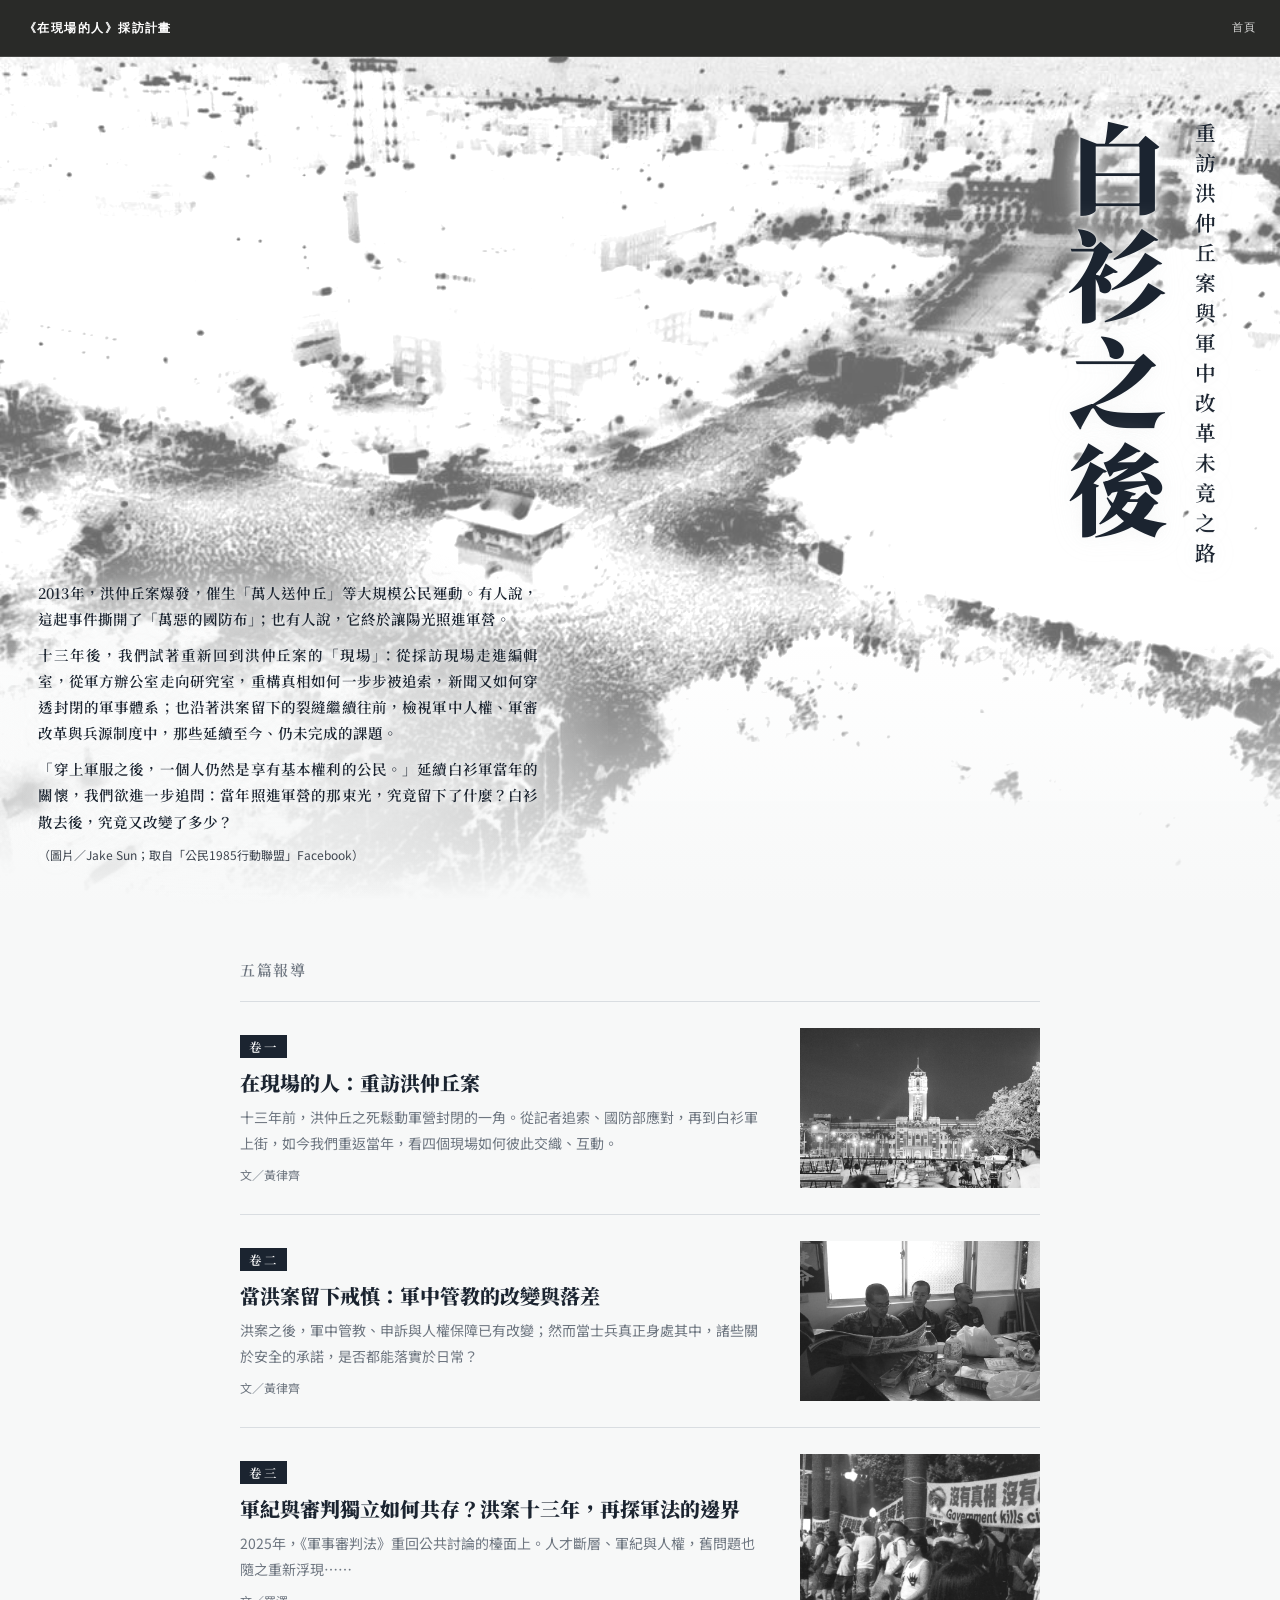
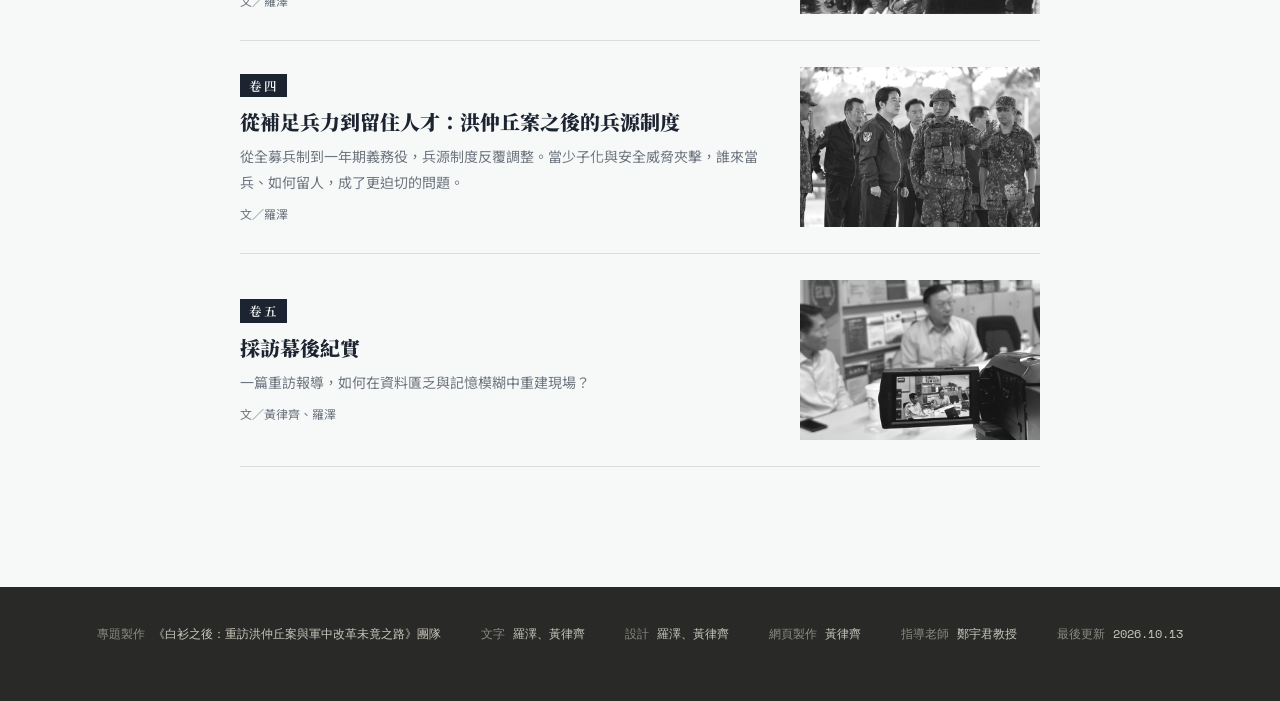
==== index.html @ 1feb5754 "Add files via upload" ====
<!DOCTYPE html>
<html lang="zh-Hant">
<head>
<meta charset="UTF-8">
<meta name="viewport" content="width=device-width, initial-scale=1, viewport-fit=cover">
<title>白衫之後：重訪洪仲丘案與軍中改革未竟之路｜深度專題</title>
<link rel="preconnect" href="https://fonts.googleapis.com">
<link rel="preconnect" href="https://fonts.gstatic.com" crossorigin>
<link href="https://fonts.googleapis.com/css2?family=Noto+Serif+TC:wght@400;600;700;900&family=Noto+Sans+TC:wght@400;500;700&family=Space+Mono:wght@400;700&family=Zen+Maru+Gothic:wght@300;400;500;700;900&family=Zen+Kaku+Gothic+New:wght@300;400;500&family=M+PLUS+Rounded+1c:wght@300;400;500;700&display=swap" rel="stylesheet">
<link rel="stylesheet" href="styles.css?v=20261013-22">
</head>
<body>

<header class="site-header">
  <div class="mark"><b>《在現場的人》採訪計畫</b></div>
  <div class="issue" id="location-tag">首頁</div>
</header>

<aside class="side-toc" id="side-toc" hidden>
  <div class="side-toc-title">目錄</div>
  <ul class="side-toc-list" id="side-toc-list"></ul>
</aside>

<main>

  <!-- ============ LAYER 1 ============ -->
  <section id="view-home" class="view active">

    <!-- 首圖：凱道空拍照洗成過曝的白；滑鼠所在處如暈染般還原成當晚的彩色夜景 -->
    <section class="wh-hero">
      <div class="wh-photo" id="wh-photo">
        <img class="wh-wash" src="assets/image-002.jpg" alt="2013年8月3日夜間，凱達格蘭大道上聚集大批身穿白衣的群眾（空拍）" fetchpriority="high" decoding="async">
        <canvas class="wh-lit" id="wh-lit" aria-hidden="true"></canvas>
      </div>
      <div class="wh-title">
        <h1 class="wh-stack" aria-label="白衫之後：重訪洪仲丘案與軍中改革未竟之路"><span>白</span><span>衫</span><span>之</span><span>後</span></h1>
        <p class="wh-stack wh-sub" aria-hidden="true"><span>重</span><span>訪</span><span>洪</span><span>仲</span><span>丘</span><span>案</span><span>與</span><span>軍</span><span>中</span><span>改</span><span>革</span><span>未</span><span>竟</span><span>之</span><span>路</span></p>
      </div>
      <div class="wh-note">
        <p>2013年，洪仲丘案爆發，催生「萬人送仲丘」等大規模公民運動。有人說，這起事件撕開了「萬惡的國防布」；也有人說，它終於讓陽光照進軍營。</p>
        <p>十三年後，我們試著重新回到洪仲丘案的「現場」：從採訪現場走進編輯室，從軍方辦公室走向研究室，重構真相如何一步步被追索，新聞又如何穿透封閉的軍事體系；也沿著洪案留下的裂縫繼續往前，檢視軍中人權、軍審改革與兵源制度中，那些延續至今、仍未完成的課題。</p>
        <p>「穿上軍服之後，一個人仍然是享有基本權利的公民。」延續白衫軍當年的關懷，我們欲進一步追問：當年照進軍營的那束光，究竟留下了什麼？白衫散去後，究竟又改變了多少？</p><p class="wh-credit">（圖片／Jake Sun；取自「公民1985行動聯盟」Facebook）</p></div>
    </section>


    <section class="wh-vols" aria-label="本專題五篇報導">
      <h2>五篇報導</h2>
      <div id="card-grid">
        <button class="home-vol" type="button" data-id="1"><span class="wh-vol-tx"><span class="wh-vol-label">卷一</span><span class="wh-vol-title">在現場的人：重訪洪仲丘案</span><span class="wh-vol-teaser">十三年前，洪仲丘之死鬆動軍營封閉的一角。從記者追索、國防部應對，再到白衫軍上街，如今我們重返當年，看四個現場如何彼此交織、互動。</span><span class="wh-vol-by">文／黃律齊</span></span><span class="wh-vol-img"><img src="assets/image-031.jpg" alt="" loading="lazy" decoding="async"></span></button>
        <button class="home-vol" type="button" data-id="2"><span class="wh-vol-tx"><span class="wh-vol-label">卷二</span><span class="wh-vol-title">當洪案留下戒慎：軍中管教的改變與落差</span><span class="wh-vol-teaser">洪案之後，軍中管教、申訴與人權保障已有改變；然而當士兵真正身處其中，諸些關於安全的承諾，是否都能落實於日常？</span><span class="wh-vol-by">文／黃律齊</span></span><span class="wh-vol-img"><img src="assets/image-040.jpg" alt="" loading="lazy" decoding="async"></span></button>
        <button class="home-vol" type="button" data-id="3"><span class="wh-vol-tx"><span class="wh-vol-label">卷三</span><span class="wh-vol-title">軍紀與審判獨立如何共存？洪案十三年，再探軍法的邊界</span><span class="wh-vol-teaser">2025年，《軍事審判法》重回公共討論的檯面上。人才斷層、軍紀與人權，舊問題也隨之重新浮現……</span><span class="wh-vol-by">文／羅澤</span></span><span class="wh-vol-img"><img src="assets/image-046.jpg" alt="" loading="lazy" decoding="async"></span></button>
        <button class="home-vol" type="button" data-id="4"><span class="wh-vol-tx"><span class="wh-vol-label">卷四</span><span class="wh-vol-title">從補足兵力到留住人才：洪仲丘案之後的兵源制度</span><span class="wh-vol-teaser">從全募兵制到一年期義務役，兵源制度反覆調整。當少子化與安全威脅夾擊，誰來當兵、如何留人，成了更迫切的問題。</span><span class="wh-vol-by">文／羅澤</span></span><span class="wh-vol-img"><img src="assets/image-051.jpg" alt="" loading="lazy" decoding="async"></span></button>
        <button class="home-vol" type="button" data-id="5"><span class="wh-vol-tx"><span class="wh-vol-label">卷五</span><span class="wh-vol-title">採訪幕後紀實</span><span class="wh-vol-teaser">一篇重訪報導，如何在資料匱乏與記憶模糊中重建現場？</span><span class="wh-vol-by">文／黃律齊、羅澤</span></span><span class="wh-vol-img"><img src="assets/image-055.jpg" alt="" loading="lazy" decoding="async"></span></button>
      </div>
    </section>

    <footer class="wh-credits">
      <div><span>專題製作</span>《白衫之後：重訪洪仲丘案與軍中改革未竟之路》團隊</div>
      <div><span>文字</span>羅澤、黃律齊</div>
      <div><span>設計</span>羅澤、黃律齊</div>
      <div><span>網頁製作</span>黃律齊</div>
      <div><span>指導老師</span>鄭宇君教授</div>
      <div><span>最後更新</span>2026.10.13</div>
    </footer>

  </section>

  <!-- ============ 資訊卡：內文名詞點擊展開的補充說明面板 ============ -->
  <div class="info-card-backdrop" id="info-card-backdrop"></div>
  <aside class="info-card-panel" id="info-card-panel" role="dialog" aria-modal="true" aria-labelledby="info-card-title" hidden>
    <button class="info-card-close" type="button" id="info-card-close" aria-label="關閉">×</button>
    <p class="info-card-eyebrow">資訊卡</p>
    <h4 class="info-card-title" id="info-card-title"></h4>
    <div class="info-card-body" id="info-card-body"></div>
  </aside>

  <!-- ============ 卷一過場：捲動式影片，播畢後浮現「重訪現場」按鈕 ============ -->
  <section id="view-video-gate" class="view">
    <div class="video-gate-inner">

      <!-- 捲動式影片：禁閉室開門 -->
      <div class="video-scrolly" id="video-scrolly">
        <div class="video-scrolly-sticky">
          <video id="scrolly-video" muted playsinline preload="none"
            data-src="https://lab-storytelling-storage.twreporter.org/files/detention-room-door-final-qlu2CyMHUskd.mov"></video>
          <div class="video-scrolly-hint">往下捲動 ↓</div>

          <div class="revisit-cta-wrap" id="revisit-cta-wrap">
            <button class="revisit-btn" id="btn-revisit-scene">重訪現場 →</button>
          </div>
        </div>
      </div>

    </div>
  </section>



  <!-- ============ MDM 過場：模擬役男進入營區切換手機模式 ============ -->
  <section id="view-mdm" class="view">
    <div class="mdm-screen" id="mdm-screen" data-state="unlocked">
      <div class="mdm-topbar">
        <span class="mdm-menu">☰</span>
        <span>國軍 MDM V6.01</span>
        <span class="mdm-ios">iOS 16.6</span>
      </div>

      <div class="mdm-banner" id="mdm-banner">
        <span id="mdm-banner-text">您的相機尚未恢復，請點選</span><br>
        <span class="mdm-banner-cta" id="mdm-banner-cta">拯救我的相機</span>
      </div>

      <div class="mdm-status" id="mdm-status">未上鎖</div>
      <div class="mdm-time" id="mdm-time">--/-- --:--:--</div>

      <button class="mdm-btn mdm-btn-lock" id="mdm-lock-btn">
        <span class="dot dot-green"></span>上鎖：進入管制模式
      </button>
      <button class="mdm-btn mdm-btn-unlock" id="mdm-unlock-btn" disabled>
        <span class="dot dot-red"></span>解鎖：離開管制模式
      </button>

      <div class="mdm-emblem" id="mdm-emblem" aria-hidden="true">
        <svg viewBox="0 0 100 110" width="100%" height="100%">
          <path d="M50 4 L92 18 V52 C92 80 74 98 50 106 C26 98 8 80 8 52 V18 Z"
                fill="#c7cdd3" stroke="#5b6672" stroke-width="3"/>
          <path d="M50 4 L92 18 V52 C92 80 74 98 50 106 Z" fill="#9aa4ad" opacity="0.55"/>
          <circle cx="50" cy="46" r="16" fill="#5b6672"/>
          <path d="M50 30 L54 42 L67 42 L56 50 L60 62 L50 54 L40 62 L44 50 L33 42 L46 42 Z" fill="#e8e3d3"/>
        </svg>
      </div>

      <div class="mdm-label" id="mdm-label" hidden>
        <div class="mdm-label-title">◈ 國軍營內民用通信 ◈</div>
        <div class="mdm-label-sub">資訊器材管制標籤</div>
      </div>

      <div class="mdm-footer">
        設定檔：V3.11 (06/19 14:55:37)
        <span class="mdm-copy">仿冒必究</span>
      </div>

      <button class="mdm-continue" id="mdm-continue" hidden>進入營區，繼續閱讀 →</button>
    </div>
  </section>

  <!-- ============ LAYER 2 ============ -->
    <!-- ============ 卷四過場：退伍令蓋章 ============ -->
  <section id="view-discharge-gate" class="view">
    <div class="discharge-gate-inner">
      <div class="discharge-doc" id="discharge-doc">
        <img class="discharge-doc-img" src="assets/image-003.jpg" alt="退伍令" loading="lazy" decoding="async">
        <div class="discharge-seal-wrap">
          <div class="discharge-seal-box" id="discharge-seal-box">
            <div class="discharge-seal" id="discharge-seal">
              <svg viewBox="0 0 200 200" stroke="#C21F1C" fill="none">
                <circle cx="100" cy="100" r="92" stroke-width="6"/>
                <circle cx="100" cy="100" r="72" stroke-width="2.5"/>
                <g stroke-width="2.5" stroke-linecap="round">
                <line x1="178.0" y1="100.0" x2="186.0" y2="100.0"/>
                <line x1="176.0" y1="117.4" x2="183.8" y2="119.1"/>
                <line x1="170.3" y1="133.8" x2="177.5" y2="137.3"/>
                <line x1="161.0" y1="148.6" x2="167.2" y2="153.6"/>
                <line x1="148.6" y1="161.0" x2="153.6" y2="167.2"/>
                <line x1="133.8" y1="170.3" x2="137.3" y2="177.5"/>
                <line x1="117.4" y1="176.0" x2="119.1" y2="183.8"/>
                <line x1="100.0" y1="178.0" x2="100.0" y2="186.0"/>
                <line x1="82.6" y1="176.0" x2="80.9" y2="183.8"/>
                <line x1="66.2" y1="170.3" x2="62.7" y2="177.5"/>
                <line x1="51.4" y1="161.0" x2="46.4" y2="167.2"/>
                <line x1="39.0" y1="148.6" x2="32.8" y2="153.6"/>
                <line x1="29.7" y1="133.8" x2="22.5" y2="137.3"/>
                <line x1="24.0" y1="117.4" x2="16.2" y2="119.1"/>
                <line x1="22.0" y1="100.0" x2="14.0" y2="100.0"/>
                <line x1="24.0" y1="82.6" x2="16.2" y2="80.9"/>
                <line x1="29.7" y1="66.2" x2="22.5" y2="62.7"/>
                <line x1="39.0" y1="51.4" x2="32.8" y2="46.4"/>
                <line x1="51.4" y1="39.0" x2="46.4" y2="32.8"/>
                <line x1="66.2" y1="29.7" x2="62.7" y2="22.5"/>
                <line x1="82.6" y1="24.0" x2="80.9" y2="16.2"/>
                <line x1="100.0" y1="22.0" x2="100.0" y2="14.0"/>
                <line x1="117.4" y1="24.0" x2="119.1" y2="16.2"/>
                <line x1="133.8" y1="29.7" x2="137.3" y2="22.5"/>
                <line x1="148.6" y1="39.0" x2="153.6" y2="32.8"/>
                <line x1="161.0" y1="51.4" x2="167.2" y2="46.4"/>
                <line x1="170.3" y1="66.2" x2="177.5" y2="62.7"/>
                <line x1="176.0" y1="82.6" x2="183.8" y2="80.9"/>
                </g>
                <polygon points="100.0,76.0 105.9,91.9 122.8,92.6 109.5,103.1 114.1,119.4 100.0,110.0 85.9,119.4 90.5,103.1 77.2,92.6 94.1,91.9" stroke-width="2.5" stroke-linejoin="round"/>
              </svg>
            </div>
          </div>
        </div>
      </div>
      <div class="discharge-cta-wrap" id="discharge-cta-wrap">
        <button class="discharge-continue" id="btn-discharge-continue">兵源制度，接下來怎麼走 →</button>
      </div>
    </div>
  </section>

  <section id="view-article" class="view">
    <div class="article-reading-shell">
      <div class="article-head">
        <span class="vol" id="art-vol"></span>
        <h1 id="art-title"></h1>
        <div class="meta">
          <span id="art-date">2026.09.30</span>
          <span id="art-author">文字｜〔記者姓名〕</span>
          <span id="art-interview" hidden>採訪｜〔記者姓名〕</span>
        </div>
      </div>
      <div class="article-body" id="art-body"></div>

      <div class="divider">全篇完</div>
    </div>

    <div class="next-choice">
      <h3>繼續閱讀</h3>
      <div class="end-choice-grid" id="mini-grid"></div>
    </div>
  </section>

  <!-- ============ LAYER 3 ============ -->
  </main>

<script src="app.js?v=20261013-22" defer></script>

</body>
</html>
---- styles.css ----
:root{
    --paper:#F7F5EF;
    --paper-deep:#EDEAE0;
    --beige:#E8E3D3;
    --beige-deep:#DDD6C0;
    --ink:#292A28;
    --ink-soft:#46473F;
    --ink-faint:#A6A092;
    --ink-caption:#78766A;
    --olive:#4B5240;
    --olive-dark:#33392B;
    --olive-mid:#6E7364;
    --brick:#7A2A28;
    --brick-soft:#A65248;
    --brass:#A9803F;
    --mustard:#E9DDB8;
    --line: rgba(30,28,22,0.14);
    --line-strong: rgba(30,28,22,0.28);
    /* 卷別識別色：卷一現場＝磚紅、卷二現況＝橄欖、卷三軍審法＝鐵青、卷四制度＝赭黃、卷五幕後＝墨色 */
    --vol-1:#7A2A28;
    --vol-1-tint:#5C2624;
    --vol-2:#4B5240;
    --vol-2-tint:#3A3F32;
    --vol-3:#3D4E5C;
    --vol-3-tint:#2B3944;
    --vol-4:#8A6423;
    --vol-4-tint:#6B4D1B;
    --vol-5:#33342E;
    --vol-5-tint:#242520;
    --font-display:'Noto Serif TC', serif;
    --font-body:'Noto Sans TC', sans-serif;
    --font-mono:'Space Mono', monospace;
    --font-round:'Zen Maru Gothic', 'Yuanti TC', 'PingFang TC', sans-serif;
    --font-modern:'M PLUS Rounded 1c', 'PingFang TC', sans-serif;
    --max: 880px;
    --header-h: 57px;
    --col-w: 640px;
  }
  *{box-sizing:border-box;}
  html{scroll-behavior:smooth;}
  body{
    margin:0;
    background:var(--paper);
    color:var(--ink);
    font-family:var(--font-body);
    line-height:1.8;
    -webkit-font-smoothing:antialiased;
  }
  @media (prefers-reduced-motion: reduce){
    html{scroll-behavior:auto;}
    *{animation-duration:0.001ms !important; transition-duration:0.001ms !important;}
  }
  a{color:inherit;}
  button{font-family:inherit;}
  :focus-visible{outline:2px solid var(--brick); outline-offset:3px;}


  /* ---------- Site chrome ---------- */
  .site-header{
    position:fixed; top:0; left:0; right:0; z-index:200;
    height:var(--header-h);
    box-sizing:border-box;
    display:flex; align-items:center; justify-content:space-between;
    padding:0 24px;
    background:var(--ink);
    backdrop-filter:none;
    border-bottom:1px solid rgba(255,255,255,0.14);
  }
  .site-header .mark{
    font-family:var(--font-mono);
    font-size:12px;
    letter-spacing:0.12em;
    color:rgba(255,255,255,0.86);
  }
  .site-header .mark b{color:#FFFFFF; font-weight:700;}
  .site-header .issue{
    font-family:var(--font-mono);
    font-size:11px;
    color:rgba(255,255,255,0.86);
    letter-spacing:0.08em;
    max-width:56vw;
    white-space:nowrap;
    overflow:hidden;
    text-overflow:ellipsis;
  }
  @media (max-width:480px){
    .site-header{padding:0 14px;}
    .site-header .mark{font-size:10.5px;}
    .site-header .mark .mark-sub{display:none;}
    .site-header .issue{font-size:10px; max-width:52vw;}
  }

  main{max-width:var(--max); margin:0 auto; padding: var(--header-h) 24px 120px;}

  .view{display:none;}
  .view.active{display:block; animation: rise 0.5s ease both;}
  @keyframes rise{
    from{opacity:0; transform:translateY(14px);}
    to{opacity:1; transform:translateY(0);}
  }

  /* ================= LAYER 1 : HOME ================= */

  .hero{
    position:relative;
    width:100vw;
    margin-left:calc(50% - 50vw);
    margin-top:calc(-1 * var(--header-h));
    height:100vh;
    height:100dvh;
    display:flex;
    align-items:flex-end;
    justify-content:center;
    overflow:hidden;
    text-align:center;
    border-bottom:1px solid var(--line-strong);
  }
  .hero-bg{
    position:absolute; inset:0;
    width:100%; height:100%;
    object-fit:cover;
    object-position:center 65%;
    filter:sepia(10%) contrast(1.02);
    transform:scale(1.18) translateX(7%);
    transform-origin:center 65%;
  }
  .hero-scrim{
    position:absolute; inset:0;
    background:linear-gradient(180deg,
      rgba(20,18,14,0.08) 0%,
      rgba(20,18,14,0.18) 38%,
      rgba(20,18,14,0.72) 78%,
      rgba(20,18,14,0.9) 100%);
  }
  .hero-content{
    position:relative; z-index:2;
    max-width:900px;
    padding:80px 24px clamp(70px, 13vh, 140px);
  }
  .hero .eyebrow{
    font-family:var(--font-mono);
    font-size:12px;
    letter-spacing:0.2em;
    color:#E8B98C;
    text-transform:uppercase;
  }
  .hero h1{
    font-family:var(--font-display);
    font-weight:900;
    font-size:clamp(30px, 5.6vw, 54px);
    line-height:1.3;
    margin:18px 0 10px;
    letter-spacing:0.02em;
    color:#F7F3E7;
    text-shadow:0 2px 18px rgba(0,0,0,0.35);
  }
  .hero h2{
    font-family:var(--font-mono);
    font-weight:400;
    font-style:normal;
    font-size:12px;
    letter-spacing:0.2em;
    text-transform:uppercase;
    color:rgba(255,255,255,0.8);
    margin:0 0 18px;
  }
  .hero .caption{
    font-family:var(--font-mono);
    font-size:10.5px;
    color:rgba(247,243,231,0.55);
    letter-spacing:0.05em;
  }

  .intro{
    padding:40px 0 48px;
    border-top:1px solid var(--line);
  }
  .intro .credits{
    display:none;
  }
  .intro p{font-size:16px; color:var(--ink-soft); max-width:64ch; margin:0 auto 20px;}

  .articles{
    width:100vw;
    margin-left:calc(50% - 50vw);
    padding:20px clamp(20px, 5vw, 64px) 80px;
    background:var(--olive-dark);
  }
  .articles > h3{
    font-family:var(--font-mono);
    font-size:12px; letter-spacing:0.16em; text-transform:uppercase;
    color:rgba(237,233,220,0.6); margin:0 auto 16px; max-width:1080px;
  }
  .card-grid{
    display:flex;
    flex-direction:column;
    gap:20px;
    max-width:1080px;
    margin:0 auto;
  }
  .card-grid-loading{
    color:rgba(237,233,220,0.45);
    font-size:13px;
    letter-spacing:0.05em;
    text-align:center;
    padding:48px 0;
  }
  .site-credits{
    width:100vw;
    margin-left:calc(50% - 50vw);
    margin-bottom:-120px;
    padding:26px clamp(20px, 5vw, 64px);
    background:var(--ink);
  }
  .site-credits-inner{
    display:grid;
    grid-template-columns:repeat(auto-fit, minmax(140px,1fr));
    gap:14px 24px;
    max-width:960px;
    margin:0 auto;
    font-family:var(--font-mono);
    font-size:12px;
    color:rgba(237,233,220,0.82);
  }
  .site-credits-inner span{color:rgba(237,233,220,0.5); display:block; font-size:10px; letter-spacing:0.1em; margin-bottom:2px;}
  /* ---- shared card look: rest olive-mid / hover beige / active brick ---- */
  .lead-card, .side-card{
    background:var(--olive-mid);
    color:var(--paper);
    cursor:pointer;
    text-align:left;
    border:1px solid rgba(41,42,40,0.16);
    margin:0;
    padding:0;
    appearance:none;
    -webkit-appearance:none;
    position:relative;
    display:flex;
    overflow:hidden;
    transition:background 0.25s ease, transform 0.25s ease, box-shadow 0.25s ease, border-color 0.25s ease;
  }
  .lead-card:hover, .lead-card:focus-visible,
  .side-card:hover, .side-card:focus-visible{
    box-shadow:4px 4px 0 rgba(41,42,40,0.18);
    background:var(--beige);
    border-color:var(--beige);
    transform:translateY(-2px);
  }
  .lead-card.active, .side-card.active{
    background:var(--brick);
    border-color:var(--brick);
    cursor:default;
  }
  .lead-card.active:hover, .side-card.active:hover{
    box-shadow:none; transform:none; background:var(--brick);
  }
  .lead-card .vol, .side-card .vol{
    font-family:var(--font-mono);
    letter-spacing:0.14em;
    color:#E8B98C;
    transition:color 0.25s ease;
  }
  .lead-card h4, .side-card h5{
    font-family:var(--font-display);
    font-weight:700; margin:0;
    color:var(--paper);
    transition:color 0.25s ease;
  }
  .lead-card p, .side-card p{
    margin:0; color:rgba(232,227,211,0.82);
    flex-grow:1;
    transition:color 0.25s ease;
  }
  .lead-card .go, .side-card .go{
    font-family:var(--font-mono); color:rgba(232,227,211,0.75);
    display:flex; align-items:center; gap:6px;
    transition:color 0.25s ease;
  }
  .lead-card .go::after, .side-card .go::after{content:"→"; transition:transform 0.2s ease;}
  .lead-card:hover .go::after, .side-card:hover .go::after{transform:translateX(4px);}
  .lead-card:hover .vol, .lead-card:focus-visible .vol,
  .side-card:hover .vol, .side-card:focus-visible .vol{color:var(--ink-faint);}
  .lead-card:hover h4, .lead-card:focus-visible h4,
  .side-card:hover h5, .side-card:focus-visible h5{color:var(--ink);}
  .lead-card:hover p, .lead-card:focus-visible p,
  .side-card:hover p, .side-card:focus-visible p{color:var(--ink-soft);}
  .lead-card:hover .go, .lead-card:focus-visible .go,
  .side-card:hover .go, .side-card:focus-visible .go{color:rgba(41,42,40,0.75);}
  .lead-card.active .vol, .side-card.active .vol{color:#E8B98C;}
  .lead-card.active h4, .side-card.active h5{color:var(--paper);}
  .lead-card.active p, .side-card.active p{color:rgba(232,227,211,0.82);}
  .lead-card.active .go, .side-card.active .go{color:rgba(232,227,211,0.75);}
  .lead-card.active .go::after, .side-card.active .go::after{content:none;}

  /* ---- 設計一：主稿＋側欄（卷一通欄主打，其餘四卷等寬並列） ---- */
  .lead-card{
    flex-direction:row;
    align-items:stretch;
  }
  .lead-card .lead-media{
    width:44%;
    flex:0 0 44%;
    height:auto;
    min-height:260px;
    background:linear-gradient(135deg,var(--beige),var(--paper-deep));
    overflow:hidden;
  }
  .lead-card .lead-media img{width:100%; height:100%; object-fit:cover; object-position:center 38%; display:block;}
  .lead-card .lead-text{
    flex:1 1 auto;
    padding:32px 36px;
    display:flex; flex-direction:column; justify-content:center; gap:12px;
  }
  .lead-card .vol{font-size:11px; letter-spacing:0.16em;}
  .lead-card h4{font-size:clamp(20px,2.4vw,27px); line-height:1.45; margin-top:2px;}
  .lead-card p{font-size:13.5px; line-height:1.85;}
  .lead-card .go{font-size:11px; font-weight:700; letter-spacing:.05em; margin-top:6px;}

  /* ---- 設計一：其餘四卷，桌面單列四欄並排 ---- */
  .side-row{
    display:grid;
    grid-template-columns:repeat(4, 1fr);
    gap:16px;
  }
  .side-card{
    flex-direction:column;
    min-height:0;
  }
  .side-card .side-media{
    width:100%; height:130px;
    background:linear-gradient(135deg,var(--beige),var(--paper-deep));
    overflow:hidden;
  }
  .side-card .side-media img{width:100%; height:100%; object-fit:cover; display:block;}
  .side-card .side-text{
    padding:14px 15px 16px;
    display:flex; flex-direction:column; gap:7px; flex:1 1 auto;
  }
  .side-card .vol{font-size:10px; letter-spacing:0.1em;}
  .side-card h5{font-size:14px; line-height:1.4;}
  .side-card p{
    font-size:11.5px; line-height:1.6;
    display:-webkit-box; -webkit-box-orient:vertical; -webkit-line-clamp:3; overflow:hidden;
  }
  .side-card .go{font-size:10px;}

  @media (max-width:860px){
    .lead-card{ flex-direction:column; align-items:stretch; }
    .lead-card .lead-media{ width:100%; flex:0 0 auto; min-height:0; height:clamp(140px, 30vw, 220px); }
    .lead-card .lead-text{ padding:16px 18px 20px; }
    .lead-card h4{ font-size:clamp(16px,3vw,20px); }
    .side-row{ grid-template-columns:repeat(2, 1fr); gap:10px; }
    .side-card .side-media{ height:96px; }
  }

  /* ---- 內文配圖待補的佔位框 ---- */
  .article-placeholder-figure{
    margin:26px auto 30px;
    max-width:var(--col-w);
  }
  .article-placeholder-figure .media-placeholder{
    aspect-ratio:16/10;
    border-radius:2px;
    border:1px dashed var(--line-strong);
    font-size:11px;
  }
  .article-placeholder-figure figcaption{
    margin-top:9px;
    font-size:12.5px;
    color:var(--ink-faint);
    text-align:center;
    line-height:1.6;
  }

  /* ---- 資訊卡：內文名詞旁點擊展開的補充說明 ---- */
  .info-term{
    color:var(--vol-accent, var(--brick));
    text-decoration:underline;
    text-decoration-style:dotted;
    text-decoration-thickness:1px;
    text-underline-offset:3px;
    cursor:pointer;
    background:none;
    border:none;
    padding:0;
    font:inherit;
  }
  .article-body .info-term,
  .lede .info-term{
    font-weight:700;
  }
  .info-term:hover{
    text-decoration-style:solid;
  }
  .info-term.is-active{
    text-decoration-style:solid;
  }
  .info-card-inline{
    max-width:var(--col-w);
    margin:14px auto 24px;
    padding:16px 20px;
    background:var(--paper-deep);
    border:1px solid var(--line-strong);
    text-shadow:none;
  }
  .info-card-inline-head{
    display:flex;
    align-items:center;
    justify-content:space-between;
    gap:12px;
    margin-bottom:8px;
  }
  .info-card-inline-title{
    font-family:var(--font-display);
    font-weight:700;
    font-size:14px;
    color:var(--ink);
    margin:2px 0 0;
    flex:1;
    text-shadow:none;
  }
  .info-card-inline-close{
    background:none;
    border:none;
    padding:0;
    font-size:16px;
    line-height:1;
    color:var(--ink-faint);
    cursor:pointer;
    flex-shrink:0;
    text-shadow:none;
  }
  .info-card-inline-close:hover{ color:var(--ink); }
  .info-card-inline-body{
    margin:0;
    text-shadow:none;
    font-size:13px;
    line-height:1.75;
    color:var(--ink-soft);
  }
  .source-link{
    color:var(--mustard);
    text-decoration:underline;
    text-decoration-style:dotted;
    text-decoration-thickness:1px;
    text-underline-offset:3px;
    font-weight:600;
  }
  .source-link:hover{ text-decoration-style:solid; }
  .info-card-inline-body .source-link{ color:var(--brick); }
  .info-card-backdrop{
    position:fixed;
    inset:0;
    background:rgba(16,15,10,0.28);
    opacity:0;
    visibility:hidden;
    transition:opacity 0.2s ease, visibility 0.2s ease;
    z-index:200;
  }
  .info-card-backdrop.is-visible{
    opacity:1;
    visibility:visible;
  }
  .info-card-panel{
    position:fixed;
    top:0;
    right:0;
    height:100%;
    width:min(320px, 86vw);
    background:var(--paper);
    border-left:1px solid var(--line-strong);
    box-shadow:-8px 0 28px rgba(16,15,10,0.16);
    z-index:201;
    padding:28px 26px 30px;
    overflow-y:auto;
    transform:translateX(100%);
    transition:transform 0.26s cubic-bezier(.32,.72,.35,1);
  }
  .info-card-panel.is-visible{
    transform:translateX(0);
  }
  .info-card-panel .info-card-eyebrow{
    font-family:var(--font-mono);
    font-size:10.5px;
    letter-spacing:.08em;
    color:var(--ink-faint);
    margin:0 0 10px;
  }
  .info-card-panel .info-card-title{
    font-family:var(--font-display);
    font-size:19px;
    font-weight:700;
    color:var(--ink);
    margin:0 0 14px;
    padding-bottom:12px;
    border-bottom:1px solid var(--line-strong);
  }
  .info-card-panel .info-card-body{
    font-size:14.5px;
    line-height:1.85;
    color:var(--ink-soft);
  }
  .info-card-panel .info-card-close{
    position:absolute;
    top:20px;
    right:20px;
    width:28px; height:28px;
    border:1px solid var(--line-strong);
    background:transparent;
    border-radius:50%;
    color:var(--ink-soft);
    font-size:15px;
    line-height:1;
    cursor:pointer;
    display:flex; align-items:center; justify-content:center;
  }
  .info-card-panel .info-card-close:hover{
    background:var(--paper2);
  }
  @media (max-width:640px){
    .info-card-panel{width:100%;}
  }

  /* ---- 圖說內的「完整簡介」連結（跳轉至文末人物小傳） ---- */
  .figure-caption-link{
    display:inline-block;
    margin-left:8px;
    font-family:var(--font-mono);
    font-size:11px;
    letter-spacing:.02em;
    color:var(--vol-accent, var(--brick));
    text-decoration:none;
    border-bottom:1px dotted var(--vol-accent, var(--brick));
    white-space:nowrap;
  }
  .figure-caption-link:hover{ border-bottom-style:solid; }

  /* ---- 文末「文中人物」小傳附錄 ---- */
  .people-appendix{
    max-width:var(--col-w);
    margin:44px auto 10px;
    padding:24px 22px 8px;
    background:var(--paper-deep);
    border-radius:2px;
  }
  .people-appendix-title{
    font-family:var(--font-mono);
    font-size:11px;
    letter-spacing:.06em;
    color:var(--ink-faint);
    margin:0 0 18px;
    padding-bottom:12px;
    border-bottom:1px solid var(--line-strong);
  }
  .people-appendix-entry{
    display:flex;
    gap:16px;
    margin-bottom:22px;
    scroll-margin-top:80px;
  }
  .people-appendix-entry img{
    width:68px; height:68px;
    object-fit:cover;
    border-radius:2px;
    flex-shrink:0;
  }
  .people-appendix-entry-body{
    font-size:13px;
    line-height:1.8;
    color:var(--ink-soft);
  }
  .people-appendix-entry-body strong{
    display:block;
    color:var(--ink);
    font-size:15px;
    font-family:var(--font-display);
    margin-bottom:5px;
  }
  .people-appendix-backlink{
    display:inline-block;
    margin-top:7px;
    font-family:var(--font-mono);
    font-size:10.5px;
    color:var(--vol-accent, var(--brick));
    text-decoration:none;
  }
  .people-appendix-backlink:hover{ text-decoration:underline; }
  @media (max-width:520px){
    .people-appendix-entry{ flex-direction:column; }
    .people-appendix-entry img{ width:100%; height:auto; aspect-ratio:16/10; }
  }

  /* ---- 卷一暗色戰術背景上的圖說連結／附錄配色 ---- */
  body.article-one-pattern-active .figure-caption-link{ color:var(--mustard); border-bottom-color:var(--mustard); }
  body.article-one-pattern-active .people-appendix{ background:rgba(16,15,10,0.32); }
  body.article-one-pattern-active .people-appendix-title{ color:rgba(245,241,226,0.6); border-bottom-color:rgba(245,241,226,0.24); }
  body.article-one-pattern-active .people-appendix-entry-body{ color:rgba(245,241,226,0.82); text-shadow:0 1px 4px rgba(0,0,0,0.5); }
  body.article-one-pattern-active .people-appendix-entry-body strong{ color:#F5F1E2; }
  body.article-one-pattern-active .people-appendix-backlink{ color:var(--mustard); }

  /* ---- 無主圖時的預留版面（提示待補） ---- */
  .media-placeholder{
    width:100%; height:100%;
    background:
      repeating-linear-gradient(135deg, rgba(41,42,40,0.07) 0 10px, transparent 10px 20px),
      linear-gradient(135deg,var(--beige),var(--paper-deep));
    display:flex; align-items:center; justify-content:center;
    font-family:var(--font-mono); font-size:9px; letter-spacing:.08em;
    color:var(--ink-faint); text-align:center; padding:6px; line-height:1.5;
  }

  @media (max-width:760px){
    .side-row{grid-template-columns:1fr;}
  }

  /* ================= LAYER 2 : ARTICLE ================= */
  #view-article{position:relative; --vol-accent:var(--brick);}
  #view-article[data-vol="1"]{--vol-accent:var(--vol-1);}
  #view-article[data-vol="2"]{--vol-accent:var(--vol-2);}
  #view-article[data-vol="3"]{--vol-accent:var(--vol-3);}
  #view-article[data-vol="4"]{--vol-accent:var(--vol-4);}
  #view-article[data-vol="5"]{--vol-accent:var(--vol-5);}
  .article-head{
    padding:56px 0 4px;
    border-bottom:none;
  }
  .article-head .vol{
    font-family:var(--font-mono); font-size:12px; color:var(--vol-accent);
    letter-spacing:0.14em; margin-bottom:14px; display:block;
  }
  .article-head h1{
    font-family:var(--font-display); font-size:clamp(26px,4.6vw,40px);
    line-height:1.4; margin:0 0 18px;
  }
  .article-head .meta{
    font-family:var(--font-mono); font-size:11.5px; color:var(--ink);
    display:flex; gap:18px; flex-wrap:wrap;
  }

  .article-inline-figure{
    margin:32px auto;
    max-width:var(--col-w);
  }
  .article-body > .article-inline-figure:first-child{
    margin-top:-16px;
  }
  .article-inline-figure img{
    display:block; width:100%; height:auto;
    border:1px solid var(--line-strong);
  }
  .article-inline-figure figcaption{
    margin-top:10px;
    font-family:var(--font-mono); font-size:12.5px;
    color:var(--ink-caption); line-height:1.6;
    text-align:center;
  }
  .article-inline-figure.figure-caption-overlay{
    position:relative;
  }
  .article-inline-figure.figure-caption-overlay img{
    margin-bottom:0;
  }
  .article-inline-figure.figure-caption-overlay figcaption{
    position:absolute;
    left:12px; right:12px; bottom:12px;
    margin-top:0;
    padding:10px 14px;
    background:rgba(41,42,40,0.82);
    border:1px solid rgba(245,241,226,0.18);
    font-family:var(--font-body);
    font-size:12px;
    line-height:1.75;
    color:#F5F1E2;
    text-align:left;
  }
  /* 手機／窄屏：圖說改回圖片下方的一般樣式，避免長圖說疊壓在人物照片上 */
  @media (max-width:640px){
    .article-inline-figure.figure-caption-overlay figcaption{
      position:static;
      left:auto; right:auto; bottom:auto;
      margin-top:10px;
      padding:0;
      background:none;
      border:0;
      text-align:center;
    }
  }
  .article-double-figure{
    display:flex;
    justify-content:center;
    gap:14px;
    margin:32px auto;
    max-width:var(--col-w);
  }
  .article-double-figure figure{
    flex:0 0 auto;
    width:var(--fig-w, auto);
    max-width:100%;
    margin:0;
  }
  .article-double-figure img{
    display:block;
    height:var(--row-h, 320px);
    width:100%;
    border:1px solid var(--line-strong);
  }
  .article-double-figure figcaption{
    margin-top:10px;
    font-family:var(--font-mono); font-size:12.5px;
    color:var(--ink-caption); line-height:1.6;
    text-align:center;
  }
  @media (max-width:640px){
    .article-double-figure{ flex-direction:column; align-items:center; }
    .article-double-figure figure{ width:100% !important; }
    .article-double-figure img{ height:auto; width:100%; }
  }
  .article-game-figure figcaption:empty{display:none; margin:0;}
  .article-video-embed{
    position:relative;
    width:100%;
    aspect-ratio:16/9;
    border:1px solid var(--line-strong);
    background:#000;
    overflow:hidden;
  }
  .article-video-embed iframe{
    position:absolute;
    inset:0;
    width:100%;
    height:100%;
    border:0;
    display:block;
  }
  .article-facebook-embed{
    display:flex;
    flex-direction:column;
    width:100%;
    max-width:260px;
    margin:20px auto 24px;
    background:none;
    text-decoration:none;
    color:inherit;
  }
  .article-facebook-embed img{
    width:100%;
    display:block;
    border:1px solid #fff;
  }
  .fb-embed-para{ position:relative; }
  .fb-embed-main p{
    margin:0 auto 22px;
    max-width:var(--col-w);
  }
  .fb-embed-rail{
    margin:16px auto 26px;
    width:min(100%, 300px);
  }
  .fb-embed-rail figcaption{
    margin-top:10px;
    font-family:var(--font-mono); font-size:12.5px;
    color:var(--ink-caption); line-height:1.6;
    text-align:center;
  }
  @media (min-width:1300px){
    .fb-embed-rail{
      position:absolute;
      top:0;
      left:calc(50% + 320px + 36px);
      width:280px;
      margin:0;
    }
  }
  .article-instagram-embed{
    display:flex;
    justify-content:center;
    width:100%;
    max-width:var(--col-w);
    margin:20px auto 24px;
  }
  .article-instagram-embed iframe{
    width:100%;
    max-width:360px;
    height:640px;
    border:0;
    display:block;
    background:transparent;
  }
  .article-instagram-embed-rail{
    width:100%;
  }
  .article-instagram-embed-rail iframe{
    width:100%;
    height:460px;
    border:0;
    display:block;
    background:transparent;
  }
  .article-preview-figure{
    width:min(760px,calc(100vw - 48px));
    max-width:none;
    margin:46px 50% 54px;
    transform:translateX(-50%);
  }
  .article-preview-carousel{
    position:relative;
    display:flex;
    flex-direction:column;
    height:570px;
    background:transparent;
    overflow:visible;
  }
  .article-preview-stage{
    display:grid;
    flex:1 1 auto;
    min-height:0;
    grid-template-columns:minmax(0,.72fr) 50px minmax(0,1.7fr) 50px minmax(0,.72fr);
    gap:0;
    align-items:center;
    padding:18px 28px;
    overflow:hidden;
  }
  .article-preview-card{
    display:flex;
    min-width:0;
    height:82%;
    flex-direction:column;
    overflow:hidden;
    color:inherit;
    text-decoration:none;
    background:#fff;
    border:1px solid rgba(41,42,40,.34);
    filter:grayscale(1);
    opacity:.42;
    transform:scale(.94);
    transition:opacity .2s ease, transform .2s ease, filter .2s ease;
  }
  .article-preview-card.active{
    z-index:2;
    height:82%;
    border:1px solid var(--ink);
    filter:none;
    opacity:1;
    transform:scale(1);
    box-shadow:3px 3px 0 rgba(199,190,157,.62);
  }
  .article-preview-card:hover{opacity:.76;}
  .article-preview-card.active:hover{opacity:1;}
  .article-preview-card:hover .article-preview-title{color:var(--brick);}
  .article-preview-card:hover .article-preview-image{transform:scale(1.02);}
  .article-preview-media{
    position:relative;
    flex:0 0 48%;
    width:100%;
    overflow:hidden;
    background:linear-gradient(135deg,var(--beige),var(--paper-deep));
    border-bottom:1px solid var(--line-strong);
  }
  .article-preview-card.active .article-preview-media{flex-basis:54%;}
  .article-preview-image{
    display:block;
    width:100%;
    height:100%;
    object-fit:cover;
    transition:transform .28s ease;
  }
  .article-preview-copy{
    display:flex;
    flex:1 1 auto;
    min-height:0;
    flex-direction:column;
    padding:10px 11px 12px;
    overflow:hidden;
  }
  .article-preview-card.active .article-preview-copy{padding:15px 17px 16px;}
  .article-preview-meta{
    display:flex;
    flex:0 0 auto;
    align-items:center;
    gap:6px;
    margin-bottom:7px;
    color:var(--brick);
    font-family:var(--font-mono);
    font-size:8px;
    line-height:1.35;
    letter-spacing:.04em;
  }
  .article-preview-card.active .article-preview-meta{font-size:9.5px; gap:8px;}
  .article-preview-kind{
    padding:1px 4px;
    background:var(--mustard);
    color:var(--ink);
    border:1px solid var(--line-strong);
    white-space:nowrap;
  }
  .article-preview-source{
    overflow:hidden;
    white-space:nowrap;
    text-overflow:ellipsis;
  }
  .article-preview-title{
    display:-webkit-box;
    margin:0;
    overflow:hidden;
    font-family:var(--font-display);
    font-size:13px;
    line-height:1.45;
    -webkit-box-orient:vertical;
    -webkit-line-clamp:5;
    transition:color .2s ease;
  }
  .article-preview-card.active .article-preview-title{
    flex:0 0 auto;
    font-size:clamp(16px,2.2vw,19px);
    line-height:1.38;
    -webkit-line-clamp:2;
  }
  .article-preview-desc{
    display:none;
    margin:9px 0 0;
    overflow:hidden;
    color:var(--ink-soft);
    font-size:13px;
    line-height:1.72;
    -webkit-box-orient:vertical;
    -webkit-line-clamp:3;
  }
  .article-preview-card.active .article-preview-desc{display:-webkit-box;}
  .article-preview-open{
    display:none;
    align-items:center;
    align-self:flex-start;
    gap:5px;
    margin-top:auto;
    padding-top:9px;
    color:var(--brick);
    font-family:var(--font-mono);
    font-size:9.5px;
    font-weight:700;
    letter-spacing:.07em;
  }
  .article-preview-card.active .article-preview-open{display:inline-flex;}
  .article-preview-button{
    position:relative;
    z-index:5;
    align-self:center;
    width:42px;
    height:66px;
    padding:0;
    border:0;
    background:transparent;
    color:transparent;
    font-size:0;
    cursor:pointer;
  }
  .article-preview-button::before{
    content:"";
    display:block;
    width:0;
    height:0;
    margin:auto;
    border-top:11px solid transparent;
    border-bottom:11px solid transparent;
    transition:transform .18s ease, border-color .18s ease;
  }
  .article-preview-button.prev::before{border-right:18px solid var(--ink);}
  .article-preview-button.next::before{border-left:18px solid var(--ink);}
  .article-preview-button.prev{justify-self:start;}
  .article-preview-button.next{justify-self:end;}
  .article-preview-button:hover::before{transform:scale(1.14);}
  .article-preview-carousel.is-changing .article-preview-card{opacity:.18;}
  .article-preview-carousel.is-changing .article-preview-card.active{opacity:.38;}
  @media (max-width:600px){
    .article-preview-figure{width:calc(100vw - 30px); margin-top:36px; margin-bottom:44px;}
    .article-preview-carousel{height:520px;}
    .article-preview-stage{grid-template-columns:minmax(0,.42fr) 44px minmax(0,2.25fr) 44px minmax(0,.42fr); gap:0; padding:12px 16px;}
    .article-preview-card{height:74%;}
    .article-preview-card.active{height:74%;}
    .article-preview-card:not(.active) .article-preview-copy{display:none;}
    .article-preview-card:not(.active) .article-preview-media{flex-basis:100%; border-bottom:0;}
    .article-preview-card.active .article-preview-copy{padding:13px 14px 15px;}
    .article-preview-card.active .article-preview-title{font-size:16px;}
    .article-preview-desc{font-size:12.8px; -webkit-line-clamp:3;}
    .article-preview-button{width:36px; height:56px;}
  }
  .article-inline-game-stage{
    overflow:hidden;
    background:#fff;
    height:632px;
    aspect-ratio:auto;
  }
  .article-inline-game-frame{
    display:block;
    width:100%;
    height:100%;
    border:0;
    background:#fff;
  }

  /* 卷一互動圖：封面尺寸不變；點擊後以燈箱方式置中投影遊戲 */
  .article-game-stage{
    position:relative;
    width:100%;
    aspect-ratio:3 / 2;
    overflow:visible;
    background:var(--paper-deep);
    border:3px solid var(--ink);
    contain:layout paint;
    isolation:isolate;
  }
  .article-game-corner{
    position:absolute;
    z-index:6;
    width:20px;
    height:20px;
    pointer-events:none;
  }
  .article-game-corner.tl{top:-9px; left:-9px; border-top:4px solid var(--brass); border-left:4px solid var(--brass);}
  .article-game-corner.br{bottom:-9px; right:-9px; border-bottom:4px solid var(--brass); border-right:4px solid var(--brass);}
  .article-game-badge{
    position:absolute;
    top:14px;
    left:-8px;
    z-index:7;
    display:inline-flex;
    align-items:center;
    gap:5px;
    padding:5px 12px 5px 9px;
    background:var(--brick);
    color:var(--paper);
    font-family:var(--font-mono);
    font-size:10px;
    font-weight:700;
    letter-spacing:.14em;
    text-transform:uppercase;
    pointer-events:none;
  }
  .article-game-badge::before{content:"●"; font-size:7px; color:var(--mustard);}
  .article-game-cover{
    position:relative;
    display:block;
    width:100%;
    height:100%;
    margin:0;
    padding:0;
    border:0;
    background-color:var(--paper-deep);
    background-repeat:no-repeat;
    background-position:center;
    background-size:cover;
    cursor:pointer;
    text-align:inherit;
    overflow:hidden;
    filter:grayscale(.22) contrast(1.12) sepia(.1) brightness(.98);
  }
  .article-game-cover::after{
    content:"";
    position:absolute;
    inset:0;
    z-index:1;
    background-image:
      radial-gradient(rgba(41,42,40,.55) .8px, transparent 1px),
      linear-gradient(180deg, rgba(41,42,40,0) 55%, rgba(41,42,40,.65) 100%);
    background-size:3.2px 3.2px, 100% 100%;
    mix-blend-mode:multiply;
    opacity:.5;
    pointer-events:none;
    transition:opacity .2s ease;
  }
  .article-game-cover:hover::after,
  .article-game-cover:focus-visible::after{opacity:.36;}
  .article-game-stage.is-plain{
    background:transparent;
    border:0;
  }
  @keyframes diary-cover-sway{
    0%,100%{ transform:rotate(-3deg); }
    50%{ transform:rotate(3deg); }
  }
  .article-game-cover.is-plain{
    background-color:transparent;
    background-size:contain;
    filter:
      drop-shadow(0 0 2px rgba(255,252,235,.85))
      drop-shadow(0 0 6px rgba(255,244,210,.7))
      drop-shadow(0 0 14px rgba(255,230,170,.5))
      drop-shadow(0 0 24px rgba(255,214,130,.3));
    animation:diary-cover-sway 4.5s ease-in-out infinite;
    transform-origin:50% 92%;
  }
  .article-game-cover.is-plain::after{
    display:none;
  }
  .article-game-narration{
    position:absolute;
    top:auto;
    bottom:0;
    left:0;
    right:0;
    z-index:3;
    padding:18px 20px 16px;
    border-top:3px solid var(--ink);
    background-color:rgba(247,245,239,0.94);
    background-image:radial-gradient(rgba(22,34,31,0.11) .55px,transparent .65px);
    background-size:4px 4px;
    color:var(--ink);
    font-family:var(--font-display);
    font-size:clamp(12px,1.05vw,15px);
    font-weight:500;
    line-height:1.78;
    letter-spacing:.05em;
    text-align:left;
    pointer-events:none;
    overflow:hidden;
  }
  .article-game-narration strong{
    color:var(--brick);
    font-weight:700;
    background:none;
  }
  .article-game-hint{
    float:right;
    clear:right;
    position:relative;
    margin:4px 0 0 16px;
    z-index:5;
    display:inline-flex;
    align-items:center;
    gap:7px;
    padding:10px 16px;
    background:var(--ink);
    color:var(--paper);
    border:2px solid var(--ink);
    border-radius:8px;
    font-family:var(--font-mono);
    font-size:12.5px;
    font-weight:700;
    letter-spacing:0.08em;
    line-height:1.3;
    text-align:center;
    white-space:nowrap;
    pointer-events:none;
    transition:background .18s ease, color .18s ease, transform .18s ease;
  }
  .article-game-hint-arrow{
    display:inline-block;
    color:var(--mustard);
    font-size:10px;
    transform:translateY(-1px);
  }
  .article-game-cover:hover .article-game-hint,
  .article-game-cover:focus-visible .article-game-hint{
    background:var(--brick);
    border-color:var(--brick);
    transform:translate(-2px,-2px);
  }
  .article-game-cover:focus-visible{outline:2px solid var(--brick); outline-offset:5px;}

  @media (max-width:680px){
    .article-game-narration{padding:14px 15px 14px;font-size:11.5px;line-height:1.68;letter-spacing:.04em;}
    .article-game-hint{margin:6px 0 0 10px;padding:9px 14px;font-size:11px;}
    .article-game-badge{top:10px;font-size:9px;padding:4px 10px 4px 8px;}
  }

  /* 遊戲開啟後的全頁暗幕 */
  .article-game-embed{
    position:fixed;
    inset:0;
    z-index:1000;
    display:grid;
    place-items:center;
    padding:40px 48px;
    background:rgba(20,17,12,0);
    opacity:0;
    visibility:hidden;
    pointer-events:none;
    -webkit-backdrop-filter:brightness(1);
    backdrop-filter:brightness(1);
    transition:
      opacity 0.24s ease,
      background-color 0.24s ease,
      backdrop-filter 0.24s ease,
      -webkit-backdrop-filter 0.24s ease,
      visibility 0s linear 0.24s;
  }
  .article-game-embed[hidden]{display:none;}
  .article-game-embed.is-open{
    background:rgba(20,17,12,0.82);
    opacity:1;
    visibility:visible;
    pointer-events:auto;
    -webkit-backdrop-filter:brightness(0.62);
    backdrop-filter:brightness(0.62);
    transition:
      opacity 0.24s ease,
      background-color 0.24s ease,
      backdrop-filter 0.24s ease,
      -webkit-backdrop-filter 0.24s ease,
      visibility 0s;
  }

  /* 桌機版：約為示意圖中的 900 × 600 投影大小，維持 3:2 */
  .article-game-window{
    position:relative;
    width:min(900px, 68vw);
    aspect-ratio:3 / 2;
    background:var(--paper);
    border:3px solid var(--ink);
    overflow:hidden;
    opacity:0;
    transform:translateY(12px) scale(0.975);
    transition:
      opacity 0.24s ease,
      transform 0.28s cubic-bezier(.2,.72,.2,1);
  }
  .article-game-shell{
    position:relative;
    width:min(900px, 68vw);
    aspect-ratio:3 / 2;
  }
  /* 軍審條文內容較多，給予更高的視窗比例，減少內部捲動需求 */
  .article-game-embed[data-game="military"] .article-game-shell{
    width:min(1040px, 88vw, calc(133.33vh - 96px));
    aspect-ratio:4 / 3;
  }
  .article-game-shell .article-game-window{
    width:100%;
    height:100%;
    aspect-ratio:auto;
  }
  .article-law-tabs,
  .article-case-tabs{
    position:absolute;
    top:48px;
    right:calc(100% + 14px);
    z-index:9;
    display:flex;
    flex-direction:column;
    gap:8px;
    width:104px;
    opacity:1;
    transform:translateX(0);
    transition:opacity .16s ease, transform .16s ease, visibility 0s linear 0s;
  }
  .article-law-tabs.is-hidden,
  .article-case-tabs.is-hidden{
    opacity:0;
    transform:translateX(6px);
    pointer-events:none;
    visibility:hidden;
    transition:opacity .16s ease, transform .16s ease, visibility 0s linear .16s;
  }
  .article-law-tab,
  .article-case-tab{
    border:1px solid rgba(245,241,226,0.32);
    border-radius:8px;
    padding:10px 8px;
    background:rgba(20,17,12,0.45);
    color:var(--paper);
    font-family:var(--font-body);
    font-size:13px;
    font-weight:700;
    line-height:1.3;
    text-align:center;
    cursor:pointer;
    transition:background-color .15s ease, color .15s ease, border-color .15s ease;
  }
  .article-law-tab:hover,
  .article-case-tab:hover{
    border-color:rgba(245,241,226,0.6);
  }
  .article-law-tab[aria-selected="true"],
  .article-case-tab[aria-selected="true"]{
    background:var(--paper);
    color:var(--ink);
    border-color:var(--paper);
  }
  .article-game-embed.is-open .article-game-window{
    opacity:1;
    transform:translateY(0) scale(1);
  }
  .article-game-window iframe{
    display:block;
    width:100%;
    height:100%;
    border:0;
    background:var(--paper);
  }
  .article-game-close{
    position:absolute;
    top:8px;
    right:10px;
    z-index:8;
    border:2px solid var(--ink);
    background:var(--paper);
    color:var(--ink);
    padding:5px 10px;
    min-height:24px;
    line-height:1;
    cursor:pointer;
    font-family:var(--font-mono);
    font-weight:700;
    font-size:9px;
    letter-spacing:0.04em;
    border-radius:6px;
  }
  .article-game-close:hover{background:var(--brick); color:var(--paper); border-color:var(--brick);}
  body.game-modal-open{overflow:hidden;}

  /* 較矮的桌機視窗：依高度同步縮小，避免遊戲超出畫面 */
  @media (min-width:769px) and (max-height:680px){
    .article-game-shell{
      width:min(900px, 68vw, calc(150vh - 72px));
    }
    .article-game-embed{padding:24px 36px;}
  }

  /* 手機／窄屏版：遊戲直接滿屏 */
  @media (max-width:1023px){
    .article-game-embed{
      padding:0;
      background:#0d0d0c;
      -webkit-backdrop-filter:none;
      backdrop-filter:none;
    }
    .article-game-shell,
    .article-game-embed[data-game="military"] .article-game-shell{
      width:100vw;
      height:100dvh;
      aspect-ratio:auto;
    }
    .article-game-window{
      width:100%;
      height:100%;
      aspect-ratio:auto;
      box-shadow:none;
      transform:scale(0.995);
    }
    .article-law-tabs{display:none;}
    .article-case-tabs{display:none;}
    .article-game-embed.is-open .article-game-window{
      transform:scale(1);
    }
    .article-game-window iframe{
      width:100%;
      height:100%;
    }
    .article-game-close{
      top:max(8px, env(safe-area-inset-top));
      right:max(8px, env(safe-area-inset-right));
      padding:6px 9px;
      font-size:10px;
    }
  }

  .side-toc{
    position:fixed;
    top:calc(var(--header-h) + 48px);
    left:max(28px, calc(50vw - 660px));
    width:224px;
    max-height:calc(100vh - var(--header-h) - 88px);
    overflow-y:auto;
    z-index:40;
    padding:0;
    opacity:0;
    visibility:hidden;
    pointer-events:none;
    transform:translateY(8px);
    transition:opacity 0.22s ease, transform 0.22s ease, visibility 0.22s ease;
  }
  .side-toc.is-visible{
    opacity:1;
    visibility:visible;
    pointer-events:auto;
    transform:translateY(0);
  }
  .side-toc.is-feature-obscured{
    opacity:0;
    visibility:hidden;
    pointer-events:none;
    transform:translateY(8px);
  }
  @media (max-width:1300px){
    .side-toc{display:none;}
  }
  .side-toc-title{
    font-family:var(--font-display);
    font-size:17px;
    font-weight:700;
    letter-spacing:0;
    text-transform:none;
    color:var(--ink);
    margin-bottom:17px;
    padding-bottom:12px;
    border-bottom:1px solid var(--line-strong);
  }
  .side-toc-list{list-style:none; margin:0; padding:0; display:flex; flex-direction:column; gap:17px;}
  .side-toc-link{
    display:block;
    font-family:var(--font-modern);
    font-weight:300;
    font-size:15px; line-height:1.65;
    color:var(--ink-soft); text-decoration:none;
    padding-left:14px;
    border-left:2px solid transparent;
    transition:color 0.2s ease, border-color 0.2s ease;
  }
  .side-toc-link:hover{color:var(--ink);}
  .side-toc-link.active{
    color:var(--brick);
    border-left-color:var(--brick);
    font-size:15px;
    font-weight:700;
    animation:toc-active-in .34s cubic-bezier(.2,.72,.2,1);
  }
  @keyframes toc-active-in{
    from{opacity:.45; transform:translateX(-7px);}
    to{opacity:1; transform:translateX(0);}
  }
  @media (prefers-reduced-motion:reduce){
    .side-toc-link.active{animation:none;}
  }

  .article-lead-figure{
    margin:0 0 30px;
  }
  .article-lead-figure img{
    display:block; width:100%; height:auto;
    border:1px solid var(--line-strong);
  }
  .article-lead-figure figcaption{
    margin-top:10px;
    font-family:var(--font-mono); font-size:12.5px;
    color:var(--ink-caption); line-height:1.6;
    text-align:center;
  }
  .caption-detail{
    position:static;
    display:block;
    width:auto;
    max-width:none;
    margin:6px 0 0;
    text-align:inherit;
  }
  .caption-detail summary{
    display:inline-flex;
    align-items:center;
    gap:5px;
    padding:3px 8px;
    border:1px solid currentColor;
    border-radius:999px;
    background:rgba(255,255,255,0.6);
    color:var(--ink-caption);
    font-family:var(--font-mono);
    font-size:10px;
    font-weight:400;
    line-height:1.25;
    cursor:pointer;
    list-style:none;
    transition:background-color .18s ease, color .18s ease;
  }
  .caption-detail summary::-webkit-details-marker{display:none;}
  .caption-detail summary::after{
    content:"＋";
    font-size:10px;
    line-height:1;
  }
  .caption-detail[open] summary::after{content:"－";}
  .caption-detail summary:hover{background:rgba(255,255,255,0.95);}
  .caption-detail summary:focus-visible{
    outline:2px solid var(--accent);
    outline-offset:3px;
  }
  .caption-detail-body{
    position:static;
    display:block;
    width:min(680px, 100%);
    margin:8px auto 0;
    padding:9px 12px;
    border:1px solid var(--line-strong);
    border-radius:6px;
    background:rgba(255,255,255,0.72);
    color:var(--ink-caption);
    text-align:left;
    box-shadow:0 4px 12px rgba(20,20,18,0.12);
  }
  .article-lead-figure + .section-head{
    margin-top:8px;
  }

  .term-para{
    position:relative;
  }
  .term-ref{
    color:var(--brick);
    text-decoration:underline;
    text-decoration-style:dotted;
    text-decoration-thickness:1px;
    text-underline-offset:3px;
    cursor:pointer;
    font-weight:700;
  }
  .term-ref:hover{ text-decoration-style:solid; }
  .term-card-stack{
    display:flex; flex-direction:column; gap:12px;
    margin:14px auto 0;
    max-width:var(--col-w);
  }
  /* 「文件感」互動元件共用視覺語言：詞彙卡、CASE FILE 卡、軍審／記者互動按鈕共用同一組直角括號與標籤樣式 */
  .doc-corner{
    position:absolute;
    z-index:2;
    width:14px;
    height:14px;
    pointer-events:none;
  }
  .doc-corner.tl{top:-1px; left:-1px; border-top:3px solid var(--mustard); border-left:3px solid var(--mustard);}
  .doc-corner.br{bottom:-1px; right:-1px; border-bottom:3px solid var(--mustard); border-right:3px solid var(--mustard);}
  .doc-tag{
    display:inline-block;
    margin-right:9px;
    padding:2px 6px;
    background:var(--mustard);
    color:var(--ink);
    font-family:var(--font-mono);
    font-size:9.5px;
    font-weight:700;
    letter-spacing:0.1em;
    vertical-align:1px;
  }
  .term-card{
    position:relative;
    background:rgba(75,82,64,0.90);
    border:1px solid rgba(255,255,255,0.20);
    border-left:5px solid var(--mustard);
    padding:12px 16px;
    max-width:var(--col-w);
    transition:box-shadow 0.3s ease;
  }
  .term-card.flash{
    box-shadow:0 0 0 2px var(--brick);
  }
  .term-card-toggle{
    width:100%;
    display:flex; align-items:center; justify-content:space-between; gap:10px;
    background:none; border:none; cursor:pointer; padding:0;
    font-family:var(--font-display); font-weight:700; font-size:13.5px;
    color:rgba(255,255,255,0.96); text-align:left;
  }
  .term-card-caret{
    display:flex; align-items:center; justify-content:center;
    width:20px; height:20px;
    border:1px solid rgba(255,255,255,0.78);
    border-radius:50%;
    font-family:var(--font-mono); font-size:12px; color:rgba(255,255,255,0.92);
    flex-shrink:0; line-height:1;
    transition:transform 0.2s ease;
  }
  .term-card.expanded .term-card-caret{ transform:rotate(45deg); }
  .term-card-body{
    display:none;
    margin-top:10px;
    font-size:12px; line-height:1.75;
    color:rgba(255,255,255,0.82);
  }
  .term-card.expanded .term-card-body{ display:block; }

  .cite-ref{
    cursor:pointer;
    color:inherit;
    border-bottom:2px dotted var(--ink-faint);
    padding-bottom:1px;
    transition:border-color 0.2s ease;
  }
  .cite-ref:hover{ border-bottom-color:var(--brick); }
  .cite-icon{
    display:inline-flex; align-items:center;
    margin-left:5px;
    padding:1px 7px;
    font-family:var(--font-mono); font-size:10px; letter-spacing:0.04em;
    color:var(--brick);
    border:1px solid var(--brick-soft);
    border-radius:10px;
    vertical-align:4px;
    transition:background 0.2s ease, color 0.2s ease;
  }
  .cite-ref:hover .cite-icon{ background:var(--brick); color:#fff; }
  .cite-para{ position:relative; }
  .cite-panel-stack{
    display:flex; flex-direction:column; gap:12px;
    margin:10px auto 18px;
    max-width:var(--col-w);
  }
  .cite-panel{
    display:none;
    padding:11px 14px;
    background:rgba(122,42,40,0.90);
    border:1px solid rgba(255,255,255,0.20);
    border-left:5px solid var(--mustard);
    max-width:var(--col-w);
  }
  .cite-panel.expanded{ display:block; }
  .cite-panel-title{
    font-family:var(--font-mono); font-size:10.5px; letter-spacing:0.1em; text-transform:uppercase;
    color:rgba(255,255,255,0.72); margin-bottom:5px;
  }
  .cite-link{
    display:flex; flex-direction:column; gap:1px;
    font-size:12.5px; line-height:1.5;
    color:rgba(255,255,255,0.96);
    text-decoration:none;
    border-bottom:1px solid rgba(255,255,255,0.16);
    padding:6px 0;
  }
  .cite-link:last-child{ border-bottom:none; }
  .cite-link:hover .cite-link-title{ color:rgba(255,255,255,1); text-decoration:underline; }
  .cite-link-meta{
    font-family:var(--font-mono); font-size:10px;
    color:rgba(255,255,255,0.72); letter-spacing:0.02em;
  }
  @media (min-width:1300px){
    .term-card-stack{
      position:absolute; top:0; left:calc(50% + 320px + 36px);
      width:260px; margin-top:0;
    }
    .term-card{ max-width:none; }
    .cite-panel-stack{
      position:absolute; top:0; left:calc(50% + 320px + 36px);
      width:260px; margin-top:0;
    }
    .cite-panel{ max-width:none; }
  }

  .article-body{padding:16px 0 20px; font-size:17px; color:var(--ink); font-family:var(--font-modern); font-weight:300;}
  .article-body p{margin:0 auto 22px; max-width:var(--col-w); text-align:justify; text-justify:inter-character;}
  @media (max-width:640px){
    .article-reading-shell{ padding-left:28px; padding-right:28px; }
    .article-body{ font-size:13.5px; }
  }
  .article-body p.pull-quote{
    max-width:var(--col-w);
    margin:28px auto 32px;
    background:var(--beige);
    border-left:2px solid var(--brass);
    padding:12px 16px;
    font-size:12.5px;
    color:var(--ink-soft);
    text-align:left;
  }

  /* 關鍵引言・大引號編輯式：手動標記在特定關鍵句，不會自動套用在每個引述上 */
  .key-quote{
    position:relative;
    max-width:var(--col-w);
    margin:52px auto 46px;
    padding:0 22px;
    text-align:center;
  }
  .key-quote::before{
    content:"“";
    position:absolute;
    left:-18px; top:-38px;
    font-family:var(--font-display);
    font-size:60px;
    font-weight:900;
    color:var(--brick);
    opacity:0.16;
    line-height:1;
  }
  .key-quote::after{
    content:"”";
    position:absolute;
    right:-18px; bottom:-22px;
    font-family:var(--font-display);
    font-size:60px;
    font-weight:900;
    color:var(--brick);
    opacity:0.16;
    line-height:1;
  }
  .key-quote blockquote{
    margin:0;
    font-family:var(--font-display);
    font-weight:700;
    font-size:17px;
    line-height:1.85;
    color:var(--vol-accent);
  }
  .key-quote cite{
    display:block;
    margin-top:16px;
    font-style:normal;
    font-family:var(--font-mono);
    font-size:11.5px;
    letter-spacing:.05em;
    color:var(--ink-faint);
  }

  /* 便簽公告欄：文件摘錄以手工貼便簽的方式散落呈現 */
  .sticky-board-title-wrap{
    max-width:var(--col-w);
    margin:32px auto 0;
    text-align:center;
  }
  .sticky-board-title{
    font-family:var(--font-mono);
    font-size:12.5px;
    letter-spacing:.05em;
    color:var(--ink-faint);
    margin-bottom:14px;
  }
  .sticky-board-wrap{
    width:min(1120px, calc(100vw - 48px));
    margin:0 0 30px 50%;
    transform:translateX(-50%);
  }
  .sticky-board{
    position:relative;
    width:100%;
    max-width:none;
    margin:0;
    padding:10px 12px 8px;
  }
  .sticky-board-label{
    display:none;
    column-span:all;
    width:100%;
    text-align:center;
    font-family:var(--font-mono);
    font-size:10.5px;
    letter-spacing:0.16em;
    color:var(--ink-faint);
    text-transform:uppercase;
    margin-bottom:14px;
  }
  .sticky-board-grid{
    display:grid;
    grid-template-columns:repeat(4,minmax(0,1fr));
    align-items:start;
    gap:16px;
  }
  .sticky-note-column{
    display:flex;
    flex-direction:column;
    gap:14px;
    min-width:0;
  }
  .sticky-note{
    position:relative;
    width:100%;
    margin:0;
    padding:18px 16px 20px;
    isolation:isolate;
    font-family:"PMingLiU", "MingLiU", "細明體", "Songti TC", serif;
    font-weight:400;
    font-size:13px;
    line-height:22px;
    color:#4D493E;
    background-color:#FFFDF0;
    background-image:
      radial-gradient(ellipse at 4% 7%, rgba(117,91,49,0.075), transparent 22%),
      radial-gradient(ellipse at 96% 93%, rgba(117,91,49,0.055), transparent 24%),
      linear-gradient(106deg, rgba(255,255,255,0.54), transparent 38%, rgba(190,177,140,0.075)),
      linear-gradient(180deg, #FFFDF2 0%, #FCF8E9 100%);
    box-shadow:
      inset 0 0 0 1px rgba(104,87,56,0.045),
      inset 0 0 14px rgba(104,87,56,0.045);
    border:0;
    clip-path:polygon(
      0.8% 1.6%, 4.5% 0.6%, 8.5% 1.2%, 13% 0.5%, 18% 1.1%, 23% 0.4%,
      29% 1.0%, 35% 0.3%, 42% 0.9%, 49% 0.4%, 56% 1.1%, 63% 0.5%,
      70% 1.0%, 77% 0.3%, 84% 0.9%, 91% 0.5%, 96% 1.2%, 99.2% 0.8%,
      99.6% 8%, 99.1% 17%, 99.7% 27%, 99.2% 38%, 99.8% 49%, 99.1% 61%,
      99.7% 73%, 99.2% 84%, 99.6% 94%, 99.0% 98.6%,
      95% 98.0%, 90% 99.0%, 84% 98.2%, 78% 99.3%, 71% 98.4%, 64% 99.2%,
      57% 98.3%, 50% 99.1%, 43% 98.2%, 36% 99.2%, 29% 98.3%, 22% 99.0%,
      15% 98.1%, 9% 98.8%, 4% 97.8%, 0.8% 98.4%,
      0.3% 91%, 0.8% 82%, 0.2% 71%, 0.7% 60%, 0.2% 49%, 0.8% 38%,
      0.2% 28%, 0.7% 18%, 0.2% 9%
    );
    filter:drop-shadow(3px 8px 7px rgba(41,37,29,0.24));
    transform-origin:top left;
    transform:rotate(var(--r,0deg));
    animation:sticky-flutter var(--dur,5s) ease-in-out var(--delay,0s) infinite;
  }
  .sticky-note::before{
    content:"";
    position:absolute;
    inset:0;
    z-index:0;
    pointer-events:none;
    opacity:0.22;
    background:
      radial-gradient(ellipse at var(--wear-x,18%) var(--wear-y,22%), rgba(105,82,49,var(--wear-opacity,0.16)) 0, transparent 24%),
      radial-gradient(circle at 18% 22%, rgba(108,94,65,0.15) 0 0.38px, transparent 0.72px),
      radial-gradient(circle at 76% 68%, rgba(108,94,65,0.11) 0 0.32px, transparent 0.68px),
      radial-gradient(ellipse at 50% 50%, rgba(120,104,72,0.10) 0 0.4px, transparent 0.8px);
    background-size:100% 100%, 11px 13px, 17px 19px, 23px 21px;
    mix-blend-mode:multiply;
  }
  .sticky-note::after{
    content:"";
    position:absolute;
    left:0;
    bottom:0;
    width:var(--fold-w,28px);
    height:var(--fold-h,28px);
    z-index:2;
    pointer-events:none;
    clip-path:polygon(0 0, 0 100%, 100% 100%);
    background:linear-gradient(var(--fold-angle,42deg),
      rgba(73,67,55,0.34) 0 17%,
      rgba(210,205,184,0.92) 19% 48%,
      rgba(255,254,239,0.35) 50% 58%,
      transparent 60%);
    filter:drop-shadow(2px -1px 1px rgba(38,34,27,0.22));
    opacity:var(--fold-opacity,0.82);
    transform:rotate(var(--fold-r,0deg));
    transform-origin:left bottom;
  }
  .sticky-note.fold-right::after{
    left:auto;
    right:0;
    transform:scaleX(-1) rotate(var(--fold-r,0deg));
    transform-origin:right bottom;
  }
  .sticky-note.tone-a,
  .sticky-note.tone-b,
  .sticky-note.tone-c{ background-color:#FFFDF0; }
  .sticky-note > *{ position:relative; z-index:1; }
  .sticky-note-source{
    display:block;
    font-family:inherit;
    font-size:9.5px;
    font-weight:400;
    letter-spacing:0.06em;
    color:var(--ink);
    opacity:0.58;
    margin-bottom:5px;
    padding-bottom:3px;
    border-bottom:1px solid rgba(120,105,79,0.18);
  }
  .sticky-note p{ margin:0; }
  .sticky-note{ cursor:pointer; transition:filter 0.3s ease, opacity 0.3s ease, box-shadow 0.3s ease; }
  .sticky-note-dim{ filter:brightness(0.78) saturate(0.78) contrast(0.94); opacity:0.62; }
  .sticky-note-highlight{
    background-color:#FFFFFC;
    filter:brightness(1.1) saturate(1.05);
    opacity:1;
    box-shadow:
      inset 0 0 0 1px rgba(104,87,56,0.045),
      inset 0 0 14px rgba(104,87,56,0.045),
      0 0 34px 10px rgba(255,255,250,0.85),
      0 20px 38px -6px rgba(255,255,225,0.9);
  }
  .sticky-note:hover,
  .sticky-note:focus-visible{
    filter:brightness(1.06);
    opacity:1;
  }
  .sticky-lightbox{
    position:fixed;
    inset:0;
    z-index:1000;
    display:grid;
    place-items:center;
    padding:40px 24px;
    background:rgba(20,17,12,0);
    opacity:0;
    visibility:hidden;
    pointer-events:none;
    transition:opacity 0.24s ease, background-color 0.24s ease, visibility 0s linear 0.24s;
  }
  .sticky-lightbox.is-open{
    background:rgba(20,17,12,0.82);
    opacity:1;
    visibility:visible;
    pointer-events:auto;
    transition:opacity 0.24s ease, background-color 0.24s ease, visibility 0s;
  }
  .sticky-lightbox-card{
    position:relative;
    width:min(520px, 90vw);
    max-height:80vh;
    overflow:auto;
    padding:34px 30px 28px;
    background-color:#FFFDF0;
    background-image:
      radial-gradient(ellipse at 4% 7%, rgba(117,91,49,0.075), transparent 22%),
      radial-gradient(ellipse at 96% 93%, rgba(117,91,49,0.055), transparent 24%),
      linear-gradient(180deg, #FFFDF2 0%, #FCF8E9 100%);
    box-shadow:0 24px 60px rgba(0,0,0,0.4);
    font-family:"PMingLiU", "MingLiU", "細明體", "Songti TC", serif;
    color:#4D493E;
    transform:translateY(14px) scale(0.975);
    opacity:0;
    transition:opacity 0.24s ease, transform 0.28s cubic-bezier(.2,.72,.2,1);
  }
  .sticky-lightbox.is-open .sticky-lightbox-card{
    transform:translateY(0) scale(1);
    opacity:1;
  }
  .sticky-lightbox-close{
    position:absolute;
    top:10px;
    right:12px;
    width:30px;
    height:30px;
    border:0;
    background:transparent;
    cursor:pointer;
    font-size:17px;
    line-height:1;
    color:var(--ink-faint);
  }
  .sticky-lightbox-source{
    display:block;
    font-family:inherit;
    font-size:12.5px;
    letter-spacing:0.06em;
    color:var(--ink);
    opacity:0.6;
    margin:0 0 14px;
    padding-bottom:9px;
    border-bottom:1px solid rgba(120,105,79,0.25);
  }
  .sticky-lightbox-text{
    margin:0;
    font-size:17px;
    line-height:1.9;
  }
  @media (max-width:640px){
    .sticky-lightbox-text{ font-size:15px; line-height:1.8; }
  }
  @keyframes sticky-flutter{
    0%,100%{ transform:rotate(var(--r,0deg)); }
    50%{ transform:rotate(calc(var(--r,0deg) + var(--amp,1deg))); }
  }
  @media (min-width:1301px){
    .sticky-board-wrap{
      width:min(1240px, calc(100vw - 420px));
      margin-left:calc(50% + 150px);
    }
  }
  @media (max-width:960px){
    .sticky-board-wrap{ width:calc(100vw - 48px); }
    .sticky-board-grid{ display:block; column-count:3; column-gap:12px; }
    .sticky-note-column{ display:contents; }
    .sticky-note{ display:inline-block; margin-bottom:14px; break-inside:avoid; }
  }
  @media (max-width:640px){
    .sticky-board-wrap{ width:calc(100vw - 60px); }
    .sticky-board{ padding:22px 10px 6px; }
    .sticky-board-grid{ column-count:2; column-gap:10px; }
    .sticky-note{ width:100%; min-width:0; margin-bottom:12px; font-size:11.5px; line-height:20px; padding:15px 12px 16px; }
  }
  @media (max-width:420px){
    .sticky-board-grid{ column-count:1; }
  }
  @media (prefers-reduced-motion: reduce){
    .sticky-note{ animation:none; }
  }

  .source-detail-list p{
    margin:0 0 7px;
    max-width:none;
    font-family:var(--font-mono);
    font-size:11.5px;
    line-height:1.65;
    color:inherit;
  }
  .source-detail-list p:last-child{margin-bottom:0;}

  .budget-chart-figure{
    /* 電腦版縮小（原 980px）；平板、手機等窄螢幕仍依螢幕寬度計算，尺寸不變 */
    width:min(760px, calc(100vw - 52px));
    transform-origin:top center;
    max-width:none;
    position:relative;
    left:50%;
    margin:42px 0;
    transform:translateX(-50%);
  }
  .military-analysis-figure{
    width:min(980px, calc(100vw - 52px));
    max-width:none;
    position:relative;
    left:50%;
    margin:42px 0;
    transform:translateX(-50%);
  }
  .military-analysis-stage{
    height:min(740px, calc(100vh - var(--header-h) - 44px));
    min-height:632px;
    aspect-ratio:auto;
    border:1px solid #9C927D;
    background:#F5F0E2;
    box-shadow:0 10px 28px rgba(22,25,20,0.18);
  }
  .budget-chart-card{
    --budget-personnel:#984B3E;
    --budget-operations:#C18F32;
    --budget-investment:#4F6B61;
    padding:24px;
    border:1px solid #9C927D;
    background:#F5F0E2;
    color:#302E29;
    box-shadow:0 10px 28px rgba(22,25,20,0.18);
  }
  .budget-chart-figure,
  .budget-chart-figure *{
    text-shadow:none !important;
    filter:none !important;
    -webkit-text-stroke:0 !important;
    mix-blend-mode:normal;
  }
  .budget-chart-heading span{
    display:block;
    margin-bottom:4px;
    color:#7E3D31;
    font-family:var(--font-mono);
    font-size:10px;
    font-weight:700;
    letter-spacing:.16em;
  }
  .budget-chart-heading h4{
    margin:0;
    font-family:var(--font-display);
    font-size:clamp(18px,2.5vw,25px);
    line-height:1.35;
  }
  .budget-chart-legend{
    display:flex;
    flex-wrap:wrap;
    gap:9px 18px;
    margin:15px 0 18px;
    font-family:var(--font-mono);
    font-size:11px;
    color:#58544B;
  }
  .budget-chart-legend span{display:inline-flex; align-items:center; gap:6px;}
  .budget-chart-legend i{width:16px; height:9px; display:inline-block;}
  .budget-chart-legend .personnel{background:var(--budget-personnel);}
  .budget-chart-legend .operations{background:var(--budget-operations);}
  .budget-chart-legend .investment{background:var(--budget-investment);}
  .budget-chart-scroll{
    overflow-x:auto;
    overscroll-behavior-inline:contain;
  }
  .budget-chart-scroll:focus-visible{
    outline:2px solid #7E3D31;
    outline-offset:3px;
  }
  .budget-chart-grid{min-width:790px;}
  .budget-chart-columns,
  .budget-chart-row{
    display:grid;
    grid-template-columns:170px minmax(390px,1fr) 98px 64px;
    gap:10px;
    align-items:center;
  }
  .budget-chart-columns{
    padding:0 6px 7px;
    border-bottom:1px solid #BFB6A4;
    font-family:var(--font-mono);
    font-size:9.5px;
    color:#716B60;
  }
  .budget-chart-columns span:nth-child(n+3){text-align:right;}
  .budget-chart-row{
    min-height:41px;
    padding:6px;
    border-bottom:1px solid rgba(110,101,85,.22);
  }
  .budget-chart-row.is-scenario{background:rgba(193,143,50,.10);}
  .budget-chart-year{
    font-family:var(--font-mono);
    font-size:10.5px;
    line-height:1.35;
  }
  .budget-stacked-bar{
    display:flex;
    height:27px;
    overflow:hidden;
    border-radius:3px;
    background:#DED6C5;
  }
  .budget-segment{
    display:flex;
    align-items:center;
    justify-content:center;
    min-width:0;
    color:#FFFDF5;
  }
  .budget-segment.personnel{background:var(--budget-personnel);}
  .budget-segment.operations{background:var(--budget-operations); color:#2F291D;}
  .budget-segment.investment{background:var(--budget-investment);}
  .budget-segment em{
    font-family:var(--font-mono);
    font-size:9px;
    font-style:normal;
    font-weight:700;
    white-space:nowrap;
  }
  .budget-chart-total,
  .budget-chart-change{
    text-align:right;
    font-family:var(--font-mono);
    font-size:10px;
    white-space:nowrap;
  }
  .budget-chart-notes{
    margin-top:14px;
    padding-top:11px;
    border-top:1px solid #BFB6A4;
  }
  .budget-chart-notes p{
    max-width:none;
    margin:2px 0;
    color:#716B60;
    font-family:var(--font-mono);
    font-size:9.5px;
    line-height:1.55;
  }
  .budget-chart-figure figcaption{
    margin-top:10px;
    color:var(--ink-caption);
    font-family:var(--font-mono);
    font-size:12.5px;
    line-height:1.6;
    text-align:center;
  }
  /* 電腦版（寬螢幕橫向）：圖卡排版收緊，讓整張圖連同圖說能在一個畫面內看完 */
  @media (min-width:1025px) and (orientation:landscape){
    .budget-chart-card{padding:18px 22px;}
    .budget-chart-heading h4{font-size:21px;}
    .budget-chart-legend{margin:9px 0 10px;}
    .budget-chart-grid{min-width:0;}
    .budget-chart-columns,
    .budget-chart-row{grid-template-columns:150px minmax(300px,1fr) 92px 60px; gap:8px;}
    .budget-chart-columns{padding:0 4px 5px;}
    .budget-chart-row{min-height:31px; padding:3px 4px;}
    .budget-stacked-bar{height:22px;}
    .budget-chart-notes{margin-top:9px; padding-top:7px;}
    .budget-chart-figure figcaption{margin-top:8px;}
    .military-chart-frame,
    .enlist-chart-frame{margin-top:10px;}
  }
  .military-chart-frame{
    display:block;
    width:100%;
    height:900px;
    margin-top:15px;
    border:0;
    background:transparent;
  }
  .enlist-chart-frame{
    display:block;
    width:100%;
    height:760px;
    margin-top:15px;
    border:0;
    background:transparent;
  }
  @media (max-width:640px){
    .enlist-chart-frame{height:640px;}
    .enlist-chart-card .budget-chart-scroll::after{content:none;}
    .budget-chart-figure{width:calc(100vw - 30px); margin-top:34px; margin-bottom:34px;}
    .military-analysis-figure{width:calc(100vw - 30px); margin-top:34px; margin-bottom:34px;}
    .military-analysis-stage{height:720px; min-height:0;}
    .budget-chart-card{padding:17px 14px;}
    .budget-chart-scroll::after{
      content:'左右滑動查看完整資料';
      display:block;
      padding-top:7px;
      color:#716B60;
      font-family:var(--font-mono);
      font-size:9px;
      text-align:right;
    }
  }

  .mini-table-wrap{
    max-width:var(--col-w);
    margin:32px auto;
    text-align:center;
  }
  .mini-table-wrap .mini-table{
    max-width:min(100%, 480px);
    margin:0 auto;
  }
  .mini-table-title{
    font-family:var(--font-mono);
    font-size:12.5px;
    letter-spacing:.05em;
    color:var(--ink-faint);
    margin-bottom:10px;
  }
  .mini-table{
    width:100%;
    border-collapse:collapse;
    background:transparent;
    border:1px solid #fff;
  }
  .mini-table td{
    padding:12px 16px;
    border-bottom:1px solid #fff;
    border-right:1px solid #fff;
    font-family:"PMingLiU", "MingLiU", "細明體", "Songti TC", serif;
    font-weight:400;
    font-size:13px;
    line-height:22px;
    color:#fff;
    vertical-align:top;
  }
  .mini-table td:last-child{
    border-right:none;
  }
  .mini-table tr:last-child td{
    border-bottom:none;
  }
  .mini-table-time{
    font-family:var(--font-mono);
    font-weight:700;
    white-space:nowrap;
    width:110px;
    color:#fff;
  }

  .side-figure-cite-para{
    position:relative;
  }
  .side-figure-main p{
    margin:0 auto 22px;
    max-width:var(--col-w);
  }
  .side-figure-rail{
    margin:14px auto 22px;
    width:min(100%, 260px);
  }
  .side-figure-card{
    margin:0;
    width:100%;
  }
  .side-figure-card img{
    width:100%;
    display:block;
    border:1px solid var(--line-strong);
  }
  .side-figure-card figcaption{
    margin-top:8px;
    font-family:var(--font-mono);
    font-size:12.5px;
    line-height:1.6;
    color:var(--ink-caption);
    text-align:center;
  }
  .side-figure-cite-para .cite-panel-stack{
    position:static;
    width:100%;
    max-width:none;
    margin:12px 0 0;
  }
  .side-figure-cite-para .cite-panel{
    max-width:none;
  }
  @media (min-width:1300px){
    .side-figure-rail{
      position:absolute;
      top:0;
      left:calc(50% + 320px + 36px);
      width:260px;
      margin:0;
    }
  }

  /* ---- 人物簡介卡：置於首次出現段落的右側欄 ---- */
  .person-card-para{ position:relative; }
  .person-card-main p{
    margin:0 auto 22px;
    max-width:var(--col-w);
  }
  .person-card-rail{
    margin:16px auto 26px;
    width:min(100%, 300px);
  }
  .person-card{
    border:1px solid var(--line-strong);
    border-radius:2px;
    background:var(--paper-deep);
    padding:7px 14px 14px;
    cursor:pointer;
  }
  .person-card-head{
    display:flex;
    align-items:flex-start;
    gap:10px;
    margin-bottom:0;
    padding-top:5px;
  }
  .person-card-avatar{
    width:56px;
    height:56px;
    border-radius:0;
    object-fit:cover;
    object-position:center center;
    flex-shrink:0;
    border:1px solid var(--line-strong);
  }
  .person-card-id{
    display:flex;
    flex-direction:column;
    align-items:flex-start;
    min-width:0;
    flex:1;
  }
  .person-card-eyebrow{
    display:none;
  }
  .person-card-name{
    font-family:var(--font-display);
    font-size:12.5px;
    font-weight:700;
    margin:0;
    line-height:1.25;
    color:var(--ink);
  }
  .person-card-role{
    font-size:11px;
    line-height:1.35;
    color:var(--ink-soft);
    margin:2px 0 0;
    white-space:nowrap;
    overflow:hidden;
    text-overflow:ellipsis;
    max-width:100%;
  }
  .person-card-toggle{
    display:flex;
    align-items:center;
    gap:4px;
    align-self:flex-end;
    margin:4px 0 0;
    padding:0;
    background:none;
    border:none;
    font-family:var(--font-mono);
    font-size:8px;
    letter-spacing:.04em;
    color:var(--brass);
    cursor:pointer;
    text-align:right;
  }
  .person-card-toggle:hover{
    color:#7A5A24;
  }
  .person-card-toggle-icon{
    display:inline-block;
    font-size:7px;
    transition:transform .2s ease;
  }
  .person-card.is-expanded .person-card-toggle-icon{
    transform:rotate(180deg);
  }
  .person-card-bio{
    font-size:12px;
    line-height:1.75;
    color:var(--ink-soft);
    margin:0;
    max-height:0;
    overflow:hidden;
    opacity:0;
    transition:max-height .35s ease, opacity .25s ease, margin .35s ease;
  }
  .person-card.is-expanded .person-card-bio{
    max-height:640px;
    opacity:1;
    margin-top:10px;
    padding-top:10px;
    border-top:1px solid var(--line-strong);
  }
  .person-card-name,
  .person-card-role,
  .person-card-bio,
  .person-card-toggle,
  .person-card-eyebrow,
  .article-body .person-card-name,
  .article-body .person-card-role,
  .article-body .person-card-bio,
  .article-body .person-card-toggle,
  .article-body .person-card-eyebrow{
    text-shadow:none;
  }
  .person-card-id .person-card-name,
  .person-card .person-card-bio{
    margin:0;
    max-width:none;
    width:auto;
    text-align:left;
  }
  .person-card-id .person-card-role{
    margin:0;
    margin-top:7px;
    width:100%;
    max-width:100%;
    text-align:left;
  }
  @media (min-width:1300px){
    .person-card-rail{
      position:absolute;
      top:0;
      left:calc(50% + 320px + 36px);
      width:280px;
      margin:0;
      margin-top:var(--rail-offset, 0);
    }
    .ig-rail-para{ min-height:480px; }
  }

  /* 卷一〈在現場的人：重訪洪仲丘案〉整頁固定背景（掛在 body，避免中間與兩側分裂） */
  body.article-one-pattern-active{
    background-color:var(--paper);
    position:relative;
  }
  body.article-one-pattern-active::before{
    content:"";
    position:fixed;
    inset:0;
    z-index:-1;
    background-image:url("assets/image-001.jpg");
    background-repeat:no-repeat;
    background-position:center var(--header-h);
    background-size:cover;
    pointer-events:none;
    transform:translateZ(0);
    will-change:transform;
    backface-visibility:hidden;
  }
  /* 關閉舊版綁在 #view-article 的背景層 */
  #view-article.article-one-pattern::before{
    content:none !important;
    display:none !important;
  }
  #view-article.article-one-pattern,
  #view-article.article-one-pattern .article-reading-shell,
  #view-article.article-one-pattern .article-head,
  #view-article.article-one-pattern .article-body,
  #view-article.article-one-pattern .divider,
  #view-article.article-one-pattern .next-choice{
    background:transparent !important;
  }

  /* 正文白底：只鋪在正文，不覆蓋標題區 */
  #view-article.article-one-pattern .article-reading-shell{
    position:relative;
    isolation:isolate;
  }
  #view-article.article-one-pattern .article-body{
    position:relative;
    isolation:isolate;
    --mist-solid: calc(var(--col-w) + 40px);
    --mist-total: 100vw;
    --mist-fade: 260px;
    padding-bottom:140px;
  }

  /* 卷一淺色文字：正文疊在迷彩背景上，加深色襯底＋淺色字＋文字陰影以維持可讀性 */
  body.article-one-pattern-active .article-head .vol{ color:var(--mustard); text-shadow:0 1px 2px rgba(0,0,0,0.9), 0 2px 8px rgba(0,0,0,0.65); }
  body.article-one-pattern-active .article-head h1{ color:#F5F1E2; text-shadow:0 1px 3px rgba(0,0,0,0.92), 0 3px 14px rgba(0,0,0,0.65); }
  body.article-one-pattern-active .article-head .meta{ color:rgba(245,241,226,0.78); text-shadow:0 1px 2px rgba(0,0,0,0.9), 0 2px 8px rgba(0,0,0,0.6); }
  body.article-one-pattern-active .article-body{ color:#F9F6EC; text-shadow:0 1px 2px rgba(0,0,0,0.92), 0 2px 7px rgba(0,0,0,0.68), 0 0 18px rgba(0,0,0,0.4); }
  body.article-one-pattern-active .article-body .section-head{ color:var(--mustard); text-shadow:0 1px 3px rgba(0,0,0,0.92), 0 2px 10px rgba(0,0,0,0.65); }
  body.article-one-pattern-active .article-body .section-head::after{ background:var(--mustard); }
  body.article-one-pattern-active .article-inline-figure figcaption{ color:rgba(245,241,226,0.85); text-shadow:0 1px 2px rgba(0,0,0,0.9), 0 2px 8px rgba(0,0,0,0.6); }
  body.article-one-pattern-active .article-lead-figure figcaption{ color:rgba(245,241,226,0.85); text-shadow:0 1px 2px rgba(0,0,0,0.9), 0 2px 8px rgba(0,0,0,0.6); }
  body.article-one-pattern-active .budget-chart-figure figcaption{ color:rgba(245,241,226,0.85); text-shadow:0 1px 2px rgba(0,0,0,0.9), 0 2px 8px rgba(0,0,0,0.6); }
  body.article-one-pattern-active .caption-detail summary{
    background:rgba(20,24,20,0.72);
    color:rgba(245,241,226,0.92);
  }
  body.article-one-pattern-active .caption-detail summary:hover{background:rgba(20,24,20,0.95);}
  body.article-one-pattern-active .caption-detail-body{
    border-color:rgba(245,241,226,0.35);
    background:rgba(20,24,20,0.82);
    color:rgba(245,241,226,0.9);
  }
  body.article-one-pattern-active .key-quote blockquote{ color:#F9F6EC; text-shadow:0 1px 3px rgba(0,0,0,0.92), 0 2px 10px rgba(0,0,0,0.65); }
  body.article-one-pattern-active .key-quote cite{ color:rgba(245,241,226,0.72); text-shadow:0 1px 2px rgba(0,0,0,0.88), 0 2px 8px rgba(0,0,0,0.6); }
  body.article-one-pattern-active .key-quote::before,
  body.article-one-pattern-active .key-quote::after{ color:var(--mustard); opacity:0.55; }
  body.article-one-pattern-active .side-toc-title{ color:#F5F1E2; border-bottom-color:rgba(245,241,226,0.28); }
  body.article-one-pattern-active .side-toc-link{ color:rgba(245,241,226,0.62); }
  body.article-one-pattern-active .side-toc-link:hover{ color:#F5F1E2; }
  body.article-one-pattern-active .side-toc-link.active{ color:var(--mustard); border-left-color:var(--mustard); }
  body.article-one-pattern-active .divider{ color:rgba(245,241,226,0.55); text-shadow:0 1px 2px rgba(0,0,0,0.85), 0 2px 6px rgba(0,0,0,0.55); }
  body.article-one-pattern-active .info-term{ color:var(--mustard); text-shadow:none; }
  body.article-one-pattern-active .person-card{ background:rgba(8,8,6,0.85); border-color:rgba(245,241,226,0.28); }
  body.article-one-pattern-active .person-card-name{ color:#F5F1E2; text-shadow:none; }
  body.article-one-pattern-active .person-card-role{ color:rgba(245,241,226,0.72); text-shadow:none; }
  body.article-one-pattern-active .person-card-bio{ color:rgba(245,241,226,0.75); }
  body.article-one-pattern-active .person-card.is-expanded .person-card-bio{ border-top-color:rgba(245,241,226,0.28); }
  body.article-one-pattern-active .person-card-toggle{ color:var(--mustard); }
  body.article-one-pattern-active .person-card-toggle:hover{ color:#F5F1E2; }
  body.article-one-pattern-active .person-card-avatar{ border-color:rgba(245,241,226,0.28); }
  body.article-one-pattern-active .next-choice > h3{ color:rgba(245,241,226,0.6); text-shadow:0 1px 2px rgba(0,0,0,0.85), 0 2px 6px rgba(0,0,0,0.55); }
  body.article-one-pattern-active .end-others-link{
    color:#F5F1E2; border-color:rgba(245,241,226,0.55);
    background:rgba(8,8,6,0.55);
    text-shadow:0 1px 2px rgba(0,0,0,0.85), 0 2px 6px rgba(0,0,0,0.55);
  }
  body.article-one-pattern-active .end-others-link:hover, body.article-one-pattern-active .end-others-link:focus-visible{
    color:var(--mustard); border-color:var(--mustard); background:rgba(8,8,6,0.72);
  }
  body.article-one-pattern-active .end-others-link .vol{ background:rgba(245,241,226,0.22); color:#F5F1E2; text-shadow:none; }
  body.article-one-pattern-active .end-others-link:hover .vol, body.article-one-pattern-active .end-others-link:focus-visible .vol{ background:var(--mustard); color:#171512; }
  #view-article.article-one-pattern .article-body > *{
    position:relative;
    z-index:1;
  }
  @media (max-width: 900px){
    body.article-one-pattern-active::before{
      background-size:cover;
      background-position:center var(--header-h);
    }
    #view-article.article-one-pattern .article-body{
      --mist-solid: calc(100vw - 88px);
      --mist-total: 100vw;
      --mist-fade: 40px;
      padding-bottom:100px;
    }
  }
  .article-body .section-head{
    font-family:var(--font-display); font-weight:900;
    font-size:clamp(21px, 2.8vw, 27px);
    color:var(--olive-dark);
    letter-spacing:0.01em;
    max-width:var(--col-w);
    margin:72px auto 22px;
    padding-bottom:10px;
    position:relative;
  }
  .article-body .section-head::after{
    content:"";
    position:absolute; left:0; bottom:0;
    width:48px; height:3px;
    background:var(--olive-dark);
  }
  .article-body .section-head:first-child{
    margin-top:0;
  }

  .article-body .lede{
    max-width:none;
    margin:0;
    padding:0;
    border-left:none;
  }
  .article-body .lede p{
    font-family:inherit;
    font-style:normal;
    font-size:inherit;
    font-weight:inherit;
    line-height:inherit;
    color:inherit;
    max-width:var(--col-w);
    text-align:justify;
    text-justify:inter-character;
    margin:0 auto 22px;
  }
  .article-body .lede p:last-child{margin-bottom:22px;}

  .divider{
    display:flex; align-items:center; gap:12px; margin:16px 0 44px;
    color:var(--ink-faint); font-family:var(--font-mono); font-size:11px;
  }
  .divider::before, .divider::after{content:""; flex:1; height:1px; background:rgba(245,241,226,0.4);}

  .next-choice{
    max-width:min(92%, 1040px);
    margin:0 auto;
    padding-bottom:60px;
  }
  .next-choice > h3{
    font-family:var(--font-mono); font-size:12px; letter-spacing:0.16em;
    text-transform:uppercase; color:var(--ink-faint); margin-bottom:20px;
  }

  /* ---- 設計四：文章結尾推薦（下一篇大圖橫幅＋其餘篇目純文字列） ---- */
  .end-choice-grid{ margin-bottom:12px; }
  .end-next{
    display:grid; grid-template-columns:1fr 1fr;
    align-items:stretch;
    background:#fff; color:var(--ink);
    border:1px solid rgba(41,42,40,0.16);
    box-shadow:0 10px 26px rgba(41,42,40,0.12);
    cursor:pointer; text-align:left;
    appearance:none; -webkit-appearance:none; padding:0; margin:0 0 20px;
    transition:transform 0.25s ease, box-shadow 0.25s ease, border-color 0.25s ease;
  }
  .end-next:hover, .end-next:focus-visible{
    transform:translateY(-3px);
    box-shadow:0 16px 32px rgba(41,42,40,0.18);
    border-color:var(--brick);
  }
  .end-next-media{
    min-height:220px;
    background:linear-gradient(135deg,var(--beige),var(--paper-deep));
    overflow:hidden;
  }
  .end-next-media img{ width:100%; height:100%; object-fit:cover; display:block; transition:transform 0.4s ease; }
  .end-next:hover .end-next-media img, .end-next:focus-visible .end-next-media img{ transform:scale(1.04); }
  .end-next-text{
    padding:30px 34px;
    display:flex; flex-direction:column; justify-content:center; gap:10px;
  }
  .end-next-text .eyebrow{
    font-family:var(--font-mono); font-size:11px; letter-spacing:0.12em;
    color:var(--brick); transition:color 0.25s ease;
  }
  .end-next-text h4{
    font-family:var(--font-display); font-weight:700; margin:0;
    font-size:clamp(18px,2.2vw,23px); line-height:1.5; color:var(--ink);
    transition:color 0.25s ease;
  }
  .end-next:hover .end-next-text h4, .end-next:focus-visible .end-next-text h4{ color:var(--brick); }
  .end-next-text p{
    margin:0; font-size:13px; line-height:1.85; color:rgba(41,42,40,0.72);
  }
  .end-next-text .go{
    font-family:var(--font-mono); font-size:11.5px; color:var(--brick);
    margin-top:4px; display:flex; align-items:center; gap:6px;
  }
  .end-next-text .go::after{content:"→"; transition:transform 0.2s ease;}
  .end-next:hover .go::after{transform:translateX(4px);}

  /* ---- 設計三：其餘篇目改為案卷索引小籤 ---- */
  .end-others{
    display:flex; flex-wrap:wrap; gap:14px;
  }
  .end-others-link{
    display:flex; align-items:center; gap:10px;
    flex:0 1 auto;
    background:none; border:1px solid rgba(41,42,40,0.5);
    text-align:left; cursor:pointer; appearance:none; -webkit-appearance:none;
    padding:10px 16px 10px 10px; margin:0;
    font-family:var(--font-display); font-size:13px; line-height:1.5; color:var(--ink);
    transition:color 0.2s ease, border-color 0.2s ease, background 0.2s ease;
  }
  .end-others-link:hover, .end-others-link:focus-visible{
    color:var(--brick); border-color:var(--brick);
  }
  .end-others-link .vol{
    display:inline-block; font-family:var(--font-mono); font-size:10px;
    letter-spacing:0.08em;
    background:var(--ink); color:var(--paper);
    padding:4px 8px; margin:0;
    transition:background 0.2s ease;
  }
  .end-others-link:hover .vol, .end-others-link:focus-visible .vol{ background:var(--brick); }

  @media (max-width:760px){
    .end-next{ grid-template-columns:1fr; }
    .end-next-media{ min-height:160px; }
    .end-next-text{ padding:20px 22px; }
    .end-others{ flex-direction:column; gap:10px; }
    .end-others-link{ width:100%; }
  }

  .acknowledgment{
    width:100%;
    max-width:720px;
    margin:56px auto 0;
    padding:36px 32px;
    background:var(--beige);
    border-top:1px dashed var(--line-strong);
    text-align:center;
    text-shadow:none;
  }
  .acknowledgment h3{
    font-family:var(--font-mono);
    font-size:11px; letter-spacing:0.18em; text-transform:uppercase;
    color:var(--ink-faint); margin:0 0 16px;
    text-shadow:none;
  }
  .acknowledgment p{
    font-family:var(--font-body);
    font-size:13.5px; line-height:2;
    color:var(--ink-soft);
    max-width:60ch;
    margin:0 auto;
    text-shadow:none;
  }

  /* ================= 卷一過場：捲動式影片 ================= */
  #view-video-gate.view{
    position:fixed; inset:0; z-index:800;
    max-width:none; margin:0;
    display:none;
    overflow-y:auto;
    background:#0d0d0c;
  }
  #view-video-gate.view.active{
    display:block;
    animation: rise 0.4s ease both;
  }
  .video-gate-inner{width:100%; min-height:100%;}
  .video-scrolly{ position:relative; height:400vh; }
  .video-scrolly-sticky{
    position:sticky; top:0; height:100vh; width:100%;
    overflow:hidden; background:#000;
    display:flex; align-items:flex-end; justify-content:center;
  }
  #scrolly-video{
    position:absolute; inset:0;
    width:100%; height:100%; object-fit:cover;
  }
  .video-scrolly-hint{
    position:relative; z-index:2;
    margin-bottom:80px;
    font-family:var(--font-mono); font-size:12px;
    color:rgba(232,227,211,0.75); letter-spacing:0.1em;
    padding:8px 16px;
    border:1px solid rgba(232,227,211,0.35);
    border-radius:20px;
    animation: bob 1.8s ease-in-out infinite;
  }
  @keyframes bob{
    0%,100%{transform:translateY(0);}
    50%{transform:translateY(6px);}
  }
  .video-scrolly-sticky.hint-hidden .video-scrolly-hint{opacity:0; transition:opacity 0.4s ease;}
  .revisit-cta-wrap{
    position:absolute; inset:0; z-index:3;
    display:flex; flex-direction:column; align-items:center; justify-content:flex-end;
    gap:18px; padding:24px 24px 14vh;
    text-align:center;
    background:linear-gradient(180deg, rgba(0,0,0,0) 0%, rgba(0,0,0,0.55) 55%, rgba(0,0,0,0.78) 100%);
    opacity:0; pointer-events:none;
    transition:opacity 0.7s ease;
  }
  .revisit-cta-wrap.visible{opacity:1; pointer-events:auto;}
  .revisit-btn{
    padding:16px 36px;
    background:var(--paper); color:var(--ink);
    border:none; cursor:pointer;
    font-family:var(--font-display); font-weight:700; font-size:16px;
    letter-spacing:0.04em;
    transition:background 0.2s ease, transform 0.2s ease;
  }
  .revisit-btn:hover{background:#fff; transform:translateY(-2px);}





  /* ================= MDM INTERSTITIAL (滿版裝置模擬畫面) ================= */
  #view-mdm.view{
    position:fixed; inset:0; z-index:800;
    max-width:none; margin:0;
    display:none;
    overflow-y:auto;
  }
  #view-mdm.view.active{
    display:flex;
    animation: rise 0.4s ease both;
  }
  #view-mdm [hidden]{display:none !important;}
  .mdm-screen{
    width:100%; min-height:100vh; min-height:100dvh;
    background:#D6362B;
    color:#141414;
    display:flex; flex-direction:column; align-items:center;
    justify-content:center;
    text-align:center;
    padding:10px 0 16px;
    font-family:var(--font-body);
    transition: background-color 0.7s ease;
    position:relative;
  }
  .mdm-screen[data-state="locked"]{
    background:#3FA23A;
  }
  .mdm-topbar{
    width:100%;
    background:#111;
    color:#fff;
    display:flex; align-items:center; justify-content:center;
    gap:10px;
    padding:9px 16px;
    font-weight:700;
    font-size:clamp(11px,2.4vw,14px);
    position:absolute;
    top:0; left:0;
  }
  .mdm-topbar .mdm-menu{position:absolute; left:16px; font-size:16px; line-height:1;}
  .mdm-topbar .mdm-ios{position:absolute; right:16px; font-size:10px; font-weight:400; opacity:0.75;}
  .mdm-banner{
    margin:38px 16px 0;
    padding:8px 14px;
    background:rgba(0,0,0,0.18);
    border-radius:6px;
    font-size:clamp(11px,2.6vw,13px); font-weight:700;
    max-width:420px;
    line-height:1.5;
  }
  .mdm-screen[data-state="locked"] .mdm-banner{background:rgba(0,0,0,0.12);}
  .mdm-banner .mdm-banner-cta{
    display:inline-block; margin-top:4px;
    color:#fff8cc; text-decoration:underline;
    font-size:clamp(10px,2.4vw,12px);
  }
  .mdm-status{
    font-family:var(--font-display);
    font-weight:900;
    font-size:clamp(20px, 5.6vw, 34px);
    margin:16px 16px 4px;
    letter-spacing:0.02em;
    word-break:keep-all;
    line-height:1.2;
  }
  .mdm-time{
    font-family:var(--font-mono);
    font-weight:700;
    font-size:clamp(14px,3.6vw,19px);
    margin-bottom:14px;
  }
  .mdm-btn{
    width:min(84vw, 340px);
    padding:9px 16px;
    margin-bottom:9px;
    border:none; border-radius:6px;
    background:rgba(0,0,0,0.16);
    color:#0d3b8c;
    font-size:clamp(11px,2.8vw,13px); font-weight:700;
    display:flex; align-items:center; justify-content:center; gap:8px;
    cursor:pointer;
    transition:transform 0.15s ease, opacity 0.2s ease;
  }
  .mdm-btn:disabled{opacity:0.55; cursor:default;}
  .mdm-btn:not(:disabled):hover{transform:translateY(-1px);}
  .mdm-btn .dot{width:7px; height:7px; border-radius:50%; flex-shrink:0;}
  .dot-green{background:#2fbf3a;}
  .dot-red{background:#e23b2b;}
  .mdm-btn-unlock{color:#8c1f1f;}

  .mdm-emblem{
    width:min(15vw, 62px); aspect-ratio:1;
    margin:6px 0 2px;
    display:flex; align-items:center; justify-content:center;
  }
  .mdm-label{
    width:min(82vw, 360px);
    background:#fdfdfa;
    border-radius:4px;
    padding:10px 14px 14px;
    margin:8px 0 2px;
    box-shadow:0 3px 0 rgba(0,0,0,0.15);
  }
  .mdm-label-title{font-weight:700; font-size:clamp(11px,2.6vw,13px); margin-bottom:3px;}
  .mdm-label-sub{font-weight:700; font-size:clamp(11px,2.6vw,13px); margin-bottom:8px;}
  .mdm-label-redact{
    height:20px; border-radius:3px;
    background:repeating-linear-gradient(100deg, #141414 0 3px, #1c1c1c 3px 6px);
  }
  .mdm-footer{
    margin-top:10px;
    font-family:var(--font-mono);
    font-size:clamp(9.5px,2.2vw,11.5px); font-weight:700;
    color:#141414;
  }
  .mdm-footer .mdm-copy{color:#a01414; display:block; margin-top:1px;}
  .mdm-continue{
    margin-top:14px;
    padding:10px 22px;
    background:#141414; color:#fff;
    border:none; cursor:pointer;
    font-family:var(--font-mono); font-size:clamp(11px,2.6vw,13px); letter-spacing:0.06em;
    border-radius:4px;
    animation: rise 0.4s ease both;
  }
  .mdm-continue:hover{background:#000;}

  /* ============ 卷四過場：退伍令蓋章 ============ */
  #view-discharge-gate.view{
    position:fixed; inset:0; z-index:800;
    max-width:none; margin:0;
    display:none;
    overflow-y:auto;
  }
  #view-discharge-gate.view.active{
    display:flex;
    animation: rise 0.4s ease both;
  }
  .discharge-gate-inner{
    width:100%; min-height:100%;
    background:#FEFEFE;
    display:flex; flex-direction:column; align-items:center; justify-content:center;
    padding:min(6vh,44px) 18px 60px;
  }
  .discharge-doc{
    position:relative;
    width:min(70vw, 820px);
    line-height:0;
  }
  .discharge-doc-img{
    display:block;
    width:100%; height:auto;
  }
  .discharge-seal-wrap{
    position:absolute;
    left:82%; top:24%; transform:translate(-50%,-50%);
    width:17%; aspect-ratio:1/1;
    display:block;
  }
  .discharge-seal-box{
    position:relative;
    width:100%; height:100%;
    background:none;
    border:none;
    display:flex; align-items:center; justify-content:center;
    overflow:visible;
    mix-blend-mode:multiply;
  }
  .discharge-seal{
    position:relative; width:100%; height:100%;
    opacity:0; transform:translateY(-160px) scale(2) rotate(-20deg);
    filter:drop-shadow(0 6px 8px rgba(0,0,0,0.35));
  }
  .discharge-seal.play{
    animation: stampFall 0.9s cubic-bezier(.32,1.3,.4,1) forwards;
  }
  .discharge-seal svg{ width:100%; height:100%; display:block; }
  .discharge-seal-box.flash{ animation: stampFlash 0.7s ease-out 0.55s; }
  .discharge-doc.shake{ animation: stampShake 0.45s ease-out 0.55s; }
  .discharge-cta-wrap{
    margin-top:34px;
    opacity:0; transform:translateY(10px); pointer-events:none;
    transition:opacity 0.6s ease, transform 0.6s ease;
  }
  .discharge-cta-wrap.visible{ opacity:1; transform:translateY(0); pointer-events:auto; }
  .discharge-continue{
    padding:16px 36px;
    background:var(--paper); color:var(--ink);
    border:none; cursor:pointer;
    font-family:var(--font-display); font-weight:700; font-size:16px;
    letter-spacing:0.04em;
    transition:background 0.2s ease, transform 0.2s ease;
  }
  .discharge-continue:hover{background:#fff; transform:translateY(-2px);}

  @keyframes stampFall{
    0%{ transform:translateY(-160px) scale(2) rotate(-20deg); opacity:0; }
    50%{ transform:translateY(8px) scale(0.92) rotate(-4deg); opacity:1; }
    68%{ transform:translateY(-4px) scale(1.04) rotate(-8deg); }
    84%{ transform:translateY(1px) scale(0.99) rotate(-5deg); }
    100%{ transform:translateY(0) scale(1) rotate(-6deg); opacity:1; }
  }
  @keyframes stampFlash{
    0%{ box-shadow:0 0 0 0 rgba(255,255,255,0); }
    35%{ box-shadow:0 0 0 16px rgba(255,255,255,0.22); }
    100%{ box-shadow:0 0 0 0 rgba(255,255,255,0); }
  }
  @keyframes stampShake{
    0%,100%{ transform:translate(0,0) rotate(0deg); }
    20%{ transform:translate(-2px,1px) rotate(-0.3deg); }
    40%{ transform:translate(2px,-1px) rotate(0.3deg); }
    60%{ transform:translate(-1px,1px) rotate(-0.2deg); }
    80%{ transform:translate(1px,0) rotate(0.15deg); }
  }

  /* ================= 首頁（白衫版）=================
     凱道空拍照洗成過曝的白，像滿街的白衣；標題直排如輓聯。
     滑鼠所在處像暈染般還原成當晚的彩色夜景（見 app.js「首頁首圖：暈染投影光」）。 */
  #view-home{
    --wh-white:#F7F8F8;
    --wh-ink:#1B2430;
    --wh-grey:#6E7680;
    --wh-line:#D9DDE1;
    --wh-blue:#23395B;
    color:var(--wh-ink);
  }
  /* 頁首維持原版配色（深色底、淺色字） */
  body:has(#view-home.active){background:var(--wh-white, #F7F8F8);}

  #view-home > section,
  #view-home > footer{
    width:100vw;
    margin-left:calc(50% - 50vw);
    background:var(--wh-white);
  }

  /* 直排：逐字堆疊（部分瀏覽器的 writing-mode 會把中文字擠在一起） */
  .wh-stack{display:flex; flex-direction:column; align-items:center;}
  .wh-stack > span{display:block; line-height:1.08;}

  /* ---- 首圖 ---- */
  /* 照片滿版、左右不留白；標題與提問都壓在照片上（照片以 cover 方式依螢幕比例裁切邊緣） */
  .wh-hero{
    position:relative;
    height:calc(100vh - var(--header-h));
    height:calc(100dvh - var(--header-h));
    min-height:480px;
    overflow:hidden;
  }
  .wh-photo{position:absolute; inset:0; overflow:hidden; cursor:crosshair; touch-action:pan-y;}
  .wh-photo img,
  .wh-photo canvas{position:absolute; inset:0; width:100%; height:100%;}
  .wh-wash{
    object-fit:cover;
    filter:grayscale(1) invert(1) contrast(.55) brightness(1.55);
    opacity:.9;
    animation:wh-develop 2.8s ease-out both;
  }
  @keyframes wh-develop{from{opacity:0; filter:grayscale(1) invert(1) contrast(.2) brightness(2.2);}}
  .wh-lit{display:block; pointer-events:none;}
  .wh-title{
    position:absolute; z-index:2; top:clamp(28px, 6vh, 64px); right:clamp(28px, 5vw, 72px);
    display:flex; gap:28px; align-items:flex-start; pointer-events:none;
    /* 柔和白光襯底，讓字在任何位置都讀得清楚 */
    text-shadow:0 0 14px rgba(247,248,248,.95), 0 0 30px rgba(247,248,248,.85), 0 0 3px rgba(247,248,248,1);
  }
  .wh-title h1{margin:0; font-family:var(--font-display); font-weight:900; font-size:clamp(60px, 11vh, 128px); color:var(--wh-ink);}
  .wh-sub{margin:6px 0 0; font-family:var(--font-display); font-weight:600; font-size:clamp(15px, 2.3vh, 21px); color:var(--wh-ink);}
  .wh-sub > span{line-height:1.45;}
  /* 提問與圖說直接壓在照片上，以柔和白光襯底保持清楚 */
  .wh-note{
    position:absolute; z-index:2; left:clamp(24px, 3vw, 40px); bottom:clamp(24px, 4vh, 40px); max-width:500px;
    pointer-events:none;
    text-shadow:0 0 12px rgba(247,248,248,.95), 0 0 26px rgba(247,248,248,.85), 0 0 3px rgba(247,248,248,1);
  }
  .wh-note p{margin:0 0 .7em; font-family:var(--font-display); font-weight:600; font-size:14.5px; line-height:1.8; color:var(--wh-ink); text-align:justify;}
  .wh-note p:last-of-type{margin-bottom:0;}
  .wh-note .wh-credit{margin-top:8px; font-family:var(--font-body); font-weight:400; font-size:12px; line-height:1.6; color:#3F4650;}

  /* ---- 前言 ---- */
  .wh-intro{padding:110px 24px 96px;}
  .wh-intro p{
    max-width:34em; margin:0 auto 1.4em;
    font-family:var(--font-display); font-size:19px; line-height:2.05; color:var(--wh-ink);
  }
  .wh-intro p:last-child{margin-bottom:0;}

  /* ---- 五篇報導 ---- */
  .wh-vols{padding:0 32px 120px;}
  .wh-vols > h2,
  .wh-vols > #card-grid{max-width:1120px; margin-left:auto; margin-right:auto;}
  .wh-vols > h2{font-family:var(--font-display); font-weight:600; font-size:15px; color:var(--wh-grey); margin-top:0; margin-bottom:18px; letter-spacing:.1em;}
  .home-vol{
    appearance:none; width:100%; margin:0; background:none; border:0; border-top:1px solid var(--wh-line);
    border-radius:0; color:inherit; font:inherit; text-align:left; cursor:pointer;
    display:grid; grid-template-columns:96px 1fr 300px; gap:36px; align-items:center; padding:34px 0;
  }
  .home-vol:last-child{border-bottom:1px solid var(--wh-line);}
  .home-vol:focus-visible{outline:2px solid var(--wh-blue); outline-offset:4px;}
  .wh-vol-no{font-family:var(--font-display); font-weight:900; font-size:40px; justify-self:center;}
  .wh-vol-tx{display:block; min-width:0;}
  .wh-vol-label{display:none;}
  .wh-vol-title{display:block; margin:0 0 12px; font-family:var(--font-display); font-weight:900; font-size:clamp(22px, 2.4vw, 30px); line-height:1.45; transition:color .2s ease;}
  .wh-vol-teaser{display:block; max-width:30em; font-size:15.5px; line-height:1.85; color:var(--wh-grey);}
  .wh-vol-by{display:block; margin-top:12px; font-size:13px; color:var(--wh-grey);}
  .wh-vol-img{display:block; aspect-ratio:3/2; overflow:hidden; background:var(--wh-line);}
  .wh-vol-img img{display:block; width:100%; height:100%; object-fit:cover; filter:grayscale(1) contrast(.85) brightness(1.12); transition:filter .5s ease;}
  .home-vol:hover .wh-vol-img img,
  .home-vol:focus-visible .wh-vol-img img{filter:none;}
  /* 滑過或鍵盤聚焦時，標題改為磚紅色（與白底對比約 6.5:1，仍清楚易讀） */
  .home-vol:hover .wh-vol-title,
  .home-vol:focus-visible .wh-vol-title{color:#A0362A;}

  /* ---- 製作名單 ---- */
  /* 製作名單：原版配色（深色底、淺色字） */
  #view-home > .wh-credits{
    margin-bottom:-120px;
    background:var(--ink);
    padding:36px 32px 56px;
    display:flex; flex-wrap:wrap; gap:14px 40px; justify-content:center;
    font-family:var(--font-mono); font-size:12px; color:rgba(237,233,220,0.82);
  }
  .wh-credits span{color:rgba(237,233,220,0.5); margin-right:8px;}

  @media (max-width:760px){
    /* 手機：標題橫排，壓在照片下半部 */
    /* 照片與標題疊在同一格（標題貼齊照片底部），提問放在照片下方 */
    .wh-hero{height:auto; min-height:0; display:grid; grid-template-rows:72vh auto; grid-template-rows:72svh auto;}
    .wh-photo{position:relative; inset:auto; grid-row:1; grid-column:1;}
    .wh-title{position:relative; top:auto; right:auto; grid-row:1; grid-column:1; align-self:end; margin:0 20px 22px; flex-direction:column; gap:6px;}
    .wh-note{grid-row:2;}
    .wh-title .wh-stack{flex-direction:row; flex-wrap:wrap;}
    .wh-title .wh-stack > span{line-height:1.25;}
    .wh-title h1{font-size:clamp(46px, 14vw, 60px); letter-spacing:.04em;}
    .wh-sub{margin:0; font-size:clamp(16px, 4.6vw, 19px);}
    .wh-sub > span{line-height:1.5;}
    .wh-note{position:static; max-width:none; padding:22px 20px 28px; text-shadow:none;}
    .wh-intro{padding:56px 20px;}
    .wh-intro p{font-size:17px;}
    .wh-vols{padding:0 20px 80px;}
    .home-vol{grid-template-columns:52px 1fr; gap:16px; padding:26px 0;}
    .wh-vol-img{grid-column:2;}
    .wh-vol-no{font-size:28px;}
  }
  @media (prefers-reduced-motion:reduce){
    .wh-wash{animation:none;}
  }

  /* 首圖之後直接接五篇報導（白底） */
  .wh-vols{padding-top:96px;}
  @media (max-width:760px){ .wh-vols{padding-top:48px;} .wh-note p{font-size:15px;} }

  /* 首圖上的前言較長：加強字後白光，並在字後方鋪一層無邊界的柔和霧光 */
  .wh-note{text-shadow:0 0 6px rgba(247,248,248,1), 0 0 14px rgba(247,248,248,.95), 0 0 28px rgba(247,248,248,.85);}
  .wh-note::before{
    content:""; position:absolute; z-index:-1; inset:-50px -70px -40px -60px;
    background:radial-gradient(ellipse at 45% 50%, rgba(247,248,248,.82) 0%, rgba(247,248,248,.6) 45%, rgba(247,248,248,0) 72%);
    pointer-events:none;
  }
  @media (max-width:760px){ .wh-note::before{content:none;} }

  /* ---- 報導預覽：卷號改為標題左上角的方框標籤；整體比例縮小 ---- */
  .wh-vols > h2,
  .wh-vols > #card-grid{max-width:960px;}
  .home-vol{grid-template-columns:1fr 240px; gap:32px; padding:26px 0;}
  .wh-vol-label{
    display:inline-block; margin:0 0 10px; padding:3px 9px 2px;
    background:var(--wh-ink); color:#FFFFFF;
    font-family:var(--font-display); font-weight:600; font-size:12.5px; line-height:1.5; letter-spacing:.12em;
    transition:background-color .2s ease;
  }
  .wh-vol-title{font-size:clamp(19px, 2vw, 24px); margin-bottom:8px;}
  .wh-vol-teaser{font-size:14px; line-height:1.8;}
  .wh-vol-by{margin-top:8px; font-size:12px;}
  .home-vol:hover .wh-vol-label,
  .home-vol:focus-visible .wh-vol-label{background:#A0362A;}
  @media (max-width:760px){
    .home-vol{grid-template-columns:1fr; gap:14px; padding:22px 0;}
    .wh-vol-img{grid-column:1;}
  }

  /* ---- 首圖到報導預覽：底部漸層淡入白色，沒有明確界線 ---- */
  .wh-hero{overflow:visible;}
  .wh-photo::after{
    content:""; position:absolute; left:0; right:0; bottom:0; height:30%;
    background:linear-gradient(180deg, rgba(247,248,248,0) 0%, rgba(247,248,248,.55) 55%, #F7F8F8 100%);
    pointer-events:none; z-index:1;
  }
  .wh-note{z-index:3;}
  .wh-vols{padding-top:56px;}
  @media (max-width:760px){
    .wh-photo::after{height:22%;}
    .wh-vols{padding-top:28px;}
  }
  /* 報導預覽：文字與圖片靠攏（文字欄限寬、兩欄一起置中） */
  @media (min-width:761px){
    .home-vol{grid-template-columns:minmax(0, 520px) 240px; gap:40px; justify-content:center;}
    .wh-vol-teaser{max-width:none;}
    .wh-vols > h2,
    .wh-vols > #card-grid{max-width:800px;}
  }
  /* 報導預覽標題再小一級 */
  .wh-vol-title{font-size:clamp(17px, 1.6vw, 20px);}
  /* 觸控裝置（沒有游標）：捲到畫面中央的那篇自動變彩色、標題與卷號變酒紅（由 app.js 加上 .is-active） */
  .home-vol.is-active .wh-vol-img img{filter:none;}
  .home-vol.is-active .wh-vol-title{color:#A0362A;}
  .home-vol.is-active .wh-vol-label{background:#A0362A;}
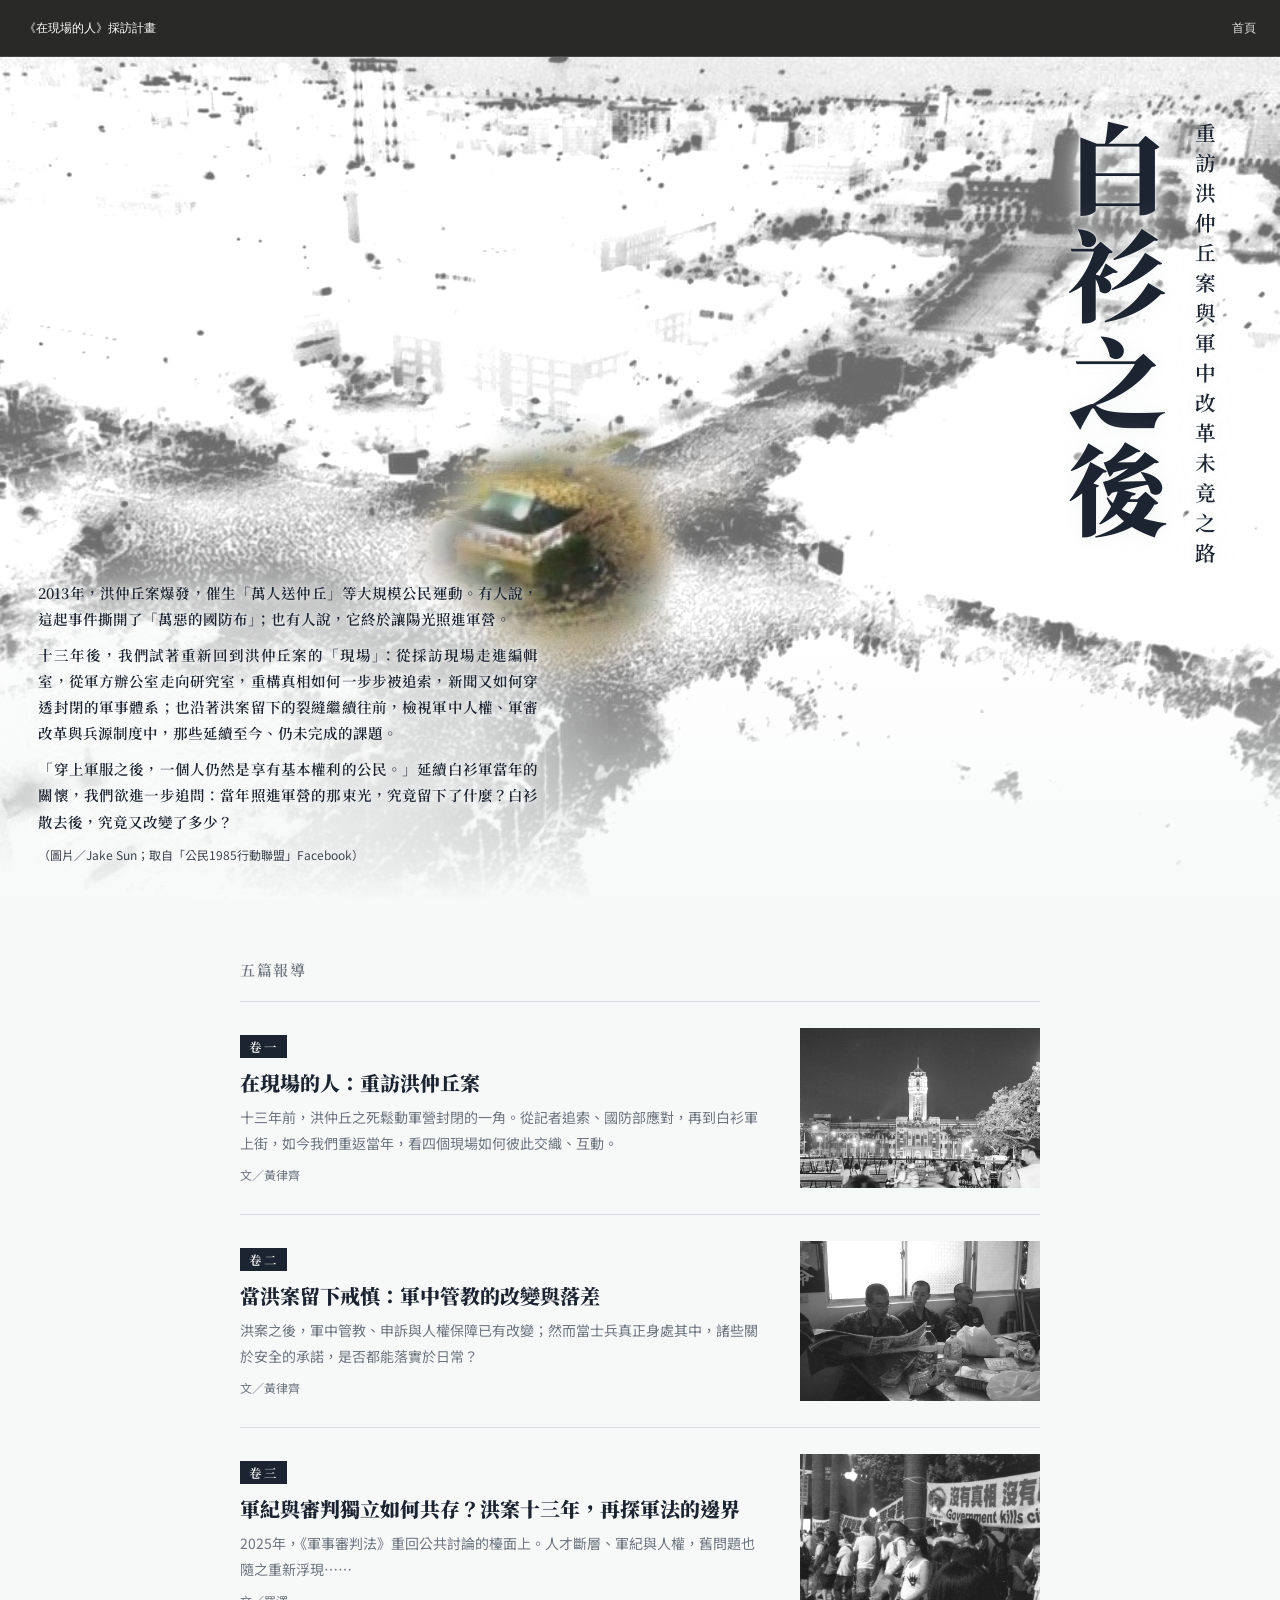
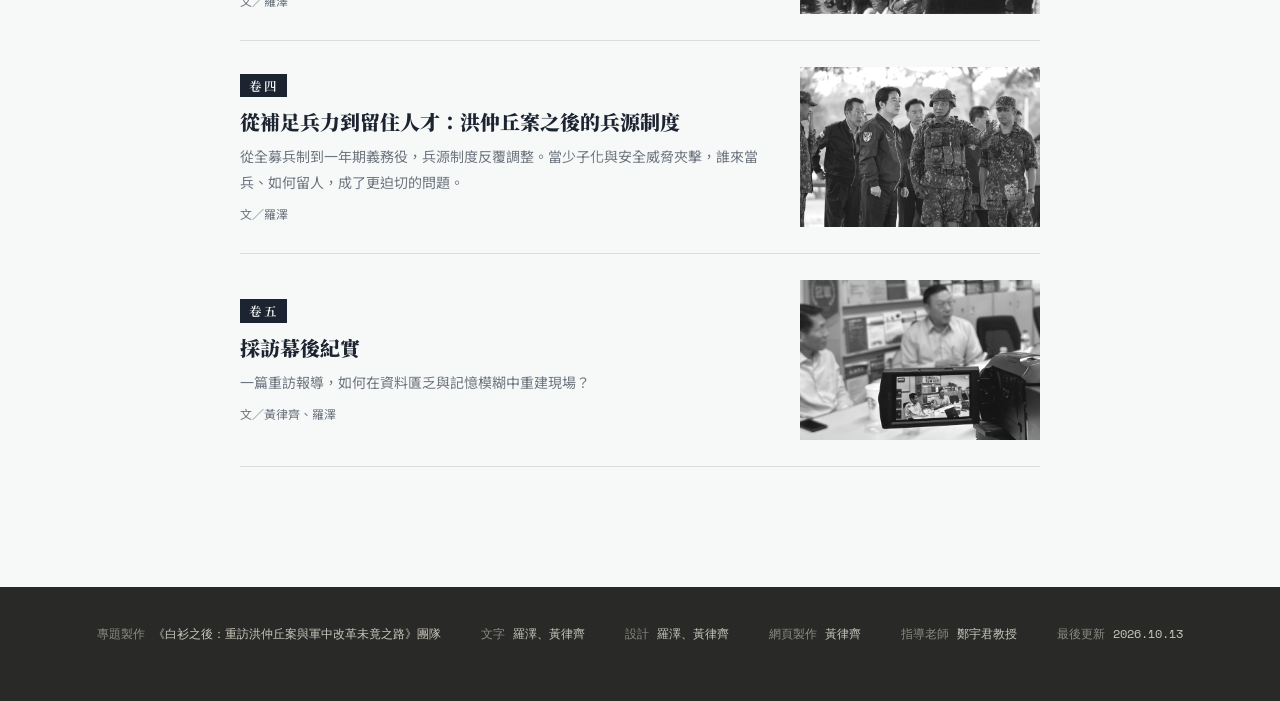
==== commit e30cf741: "Add files via upload" ====
--- a/index.html
+++ b/index.html
@@ -7,7 +7,7 @@
 <link rel="preconnect" href="https://fonts.googleapis.com">
 <link rel="preconnect" href="https://fonts.gstatic.com" crossorigin>
 <link href="https://fonts.googleapis.com/css2?family=Noto+Serif+TC:wght@400;600;700;900&family=Noto+Sans+TC:wght@400;500;700&family=Space+Mono:wght@400;700&family=Zen+Maru+Gothic:wght@300;400;500;700;900&family=Zen+Kaku+Gothic+New:wght@300;400;500&family=M+PLUS+Rounded+1c:wght@300;400;500;700&display=swap" rel="stylesheet">
-<link rel="stylesheet" href="styles.css?v=20261013-22">
+<link rel="stylesheet" href="styles.css?v=20261014-12">
 </head>
 <body>
 
@@ -86,7 +86,7 @@
           <div class="video-scrolly-hint">往下捲動 ↓</div>
 
           <div class="revisit-cta-wrap" id="revisit-cta-wrap">
-            <button class="revisit-btn" id="btn-revisit-scene">重訪現場 →</button>
+            <button class="revisit-btn" id="btn-revisit-scene"><span class="gate-btn-label">重訪現場</span><span class="gate-btn-arrow" aria-hidden="true">→</span></button>
           </div>
         </div>
       </div>
@@ -153,47 +153,45 @@
         <div class="discharge-seal-wrap">
           <div class="discharge-seal-box" id="discharge-seal-box">
             <div class="discharge-seal" id="discharge-seal">
-              <svg viewBox="0 0 200 200" stroke="#C21F1C" fill="none">
-                <circle cx="100" cy="100" r="92" stroke-width="6"/>
-                <circle cx="100" cy="100" r="72" stroke-width="2.5"/>
-                <g stroke-width="2.5" stroke-linecap="round">
-                <line x1="178.0" y1="100.0" x2="186.0" y2="100.0"/>
-                <line x1="176.0" y1="117.4" x2="183.8" y2="119.1"/>
-                <line x1="170.3" y1="133.8" x2="177.5" y2="137.3"/>
-                <line x1="161.0" y1="148.6" x2="167.2" y2="153.6"/>
-                <line x1="148.6" y1="161.0" x2="153.6" y2="167.2"/>
-                <line x1="133.8" y1="170.3" x2="137.3" y2="177.5"/>
-                <line x1="117.4" y1="176.0" x2="119.1" y2="183.8"/>
-                <line x1="100.0" y1="178.0" x2="100.0" y2="186.0"/>
-                <line x1="82.6" y1="176.0" x2="80.9" y2="183.8"/>
-                <line x1="66.2" y1="170.3" x2="62.7" y2="177.5"/>
-                <line x1="51.4" y1="161.0" x2="46.4" y2="167.2"/>
-                <line x1="39.0" y1="148.6" x2="32.8" y2="153.6"/>
-                <line x1="29.7" y1="133.8" x2="22.5" y2="137.3"/>
-                <line x1="24.0" y1="117.4" x2="16.2" y2="119.1"/>
-                <line x1="22.0" y1="100.0" x2="14.0" y2="100.0"/>
-                <line x1="24.0" y1="82.6" x2="16.2" y2="80.9"/>
-                <line x1="29.7" y1="66.2" x2="22.5" y2="62.7"/>
-                <line x1="39.0" y1="51.4" x2="32.8" y2="46.4"/>
-                <line x1="51.4" y1="39.0" x2="46.4" y2="32.8"/>
-                <line x1="66.2" y1="29.7" x2="62.7" y2="22.5"/>
-                <line x1="82.6" y1="24.0" x2="80.9" y2="16.2"/>
-                <line x1="100.0" y1="22.0" x2="100.0" y2="14.0"/>
-                <line x1="117.4" y1="24.0" x2="119.1" y2="16.2"/>
-                <line x1="133.8" y1="29.7" x2="137.3" y2="22.5"/>
-                <line x1="148.6" y1="39.0" x2="153.6" y2="32.8"/>
-                <line x1="161.0" y1="51.4" x2="167.2" y2="46.4"/>
-                <line x1="170.3" y1="66.2" x2="177.5" y2="62.7"/>
-                <line x1="176.0" y1="82.6" x2="183.8" y2="80.9"/>
+              <svg viewBox="0 0 200 200" role="img" aria-label="國防部退伍核定印">
+                <defs>
+                  <!-- 印泥質感：不均勻的濃淡與細小斑點 -->
+                  <filter id="seal-ink" x="-5%" y="-5%" width="110%" height="110%">
+                    <feTurbulence type="fractalNoise" baseFrequency="0.9" numOctaves="2" seed="7" result="grain"/>
+                    <feColorMatrix in="grain" type="matrix" values="0 0 0 0 0  0 0 0 0 0  0 0 0 0 0  0 0 0 -1.3 1.5" result="mask"/>
+                    <feComposite in="SourceGraphic" in2="mask" operator="in" result="speckled"/>
+                    <feTurbulence type="fractalNoise" baseFrequency="0.035" numOctaves="2" seed="3" result="warp"/>
+                    <feDisplacementMap in="speckled" in2="warp" scale="2.2" xChannelSelector="R" yChannelSelector="G"/>
+                  </filter>
+                  <path id="seal-arc-top" d="M 36,100 A 64,64 0 0 1 164,100"/>
+                  <path id="seal-arc-bottom" d="M 30,100 A 70,70 0 0 0 170,100"/>
+                </defs>
+                <g filter="url(#seal-ink)" fill="#B81D1A" stroke="#B81D1A">
+                  <circle cx="100" cy="100" r="94" fill="none" stroke-width="5"/>
+                  <circle cx="100" cy="100" r="87" fill="none" stroke-width="1.4"/>
+                  <circle cx="100" cy="100" r="52" fill="none" stroke-width="1.6"/>
+                  <text font-family="'Noto Serif TC', 'Songti TC', serif" font-weight="900" font-size="19" letter-spacing="3" stroke="none" text-anchor="middle">
+                    <textPath href="#seal-arc-top" startOffset="50%">中華民國國防部</textPath>
+                  </text>
+                  <text font-family="'Noto Serif TC', 'Songti TC', serif" font-weight="900" font-size="15" letter-spacing="6" stroke="none" text-anchor="middle" dominant-baseline="hanging">
+                    <textPath href="#seal-arc-bottom" startOffset="50%">退伍核定</textPath>
+                  </text>
+                  <!-- 兩側分隔星 -->
+                  <polygon points="22.0,100 24.6,103.3 28.8,103 26.4,106.5 28,110.3 24,109 20.6,111.5 20.7,107.3 17.4,104.8 21.4,103.6" stroke="none" transform="translate(-4,-6)"/>
+                  <polygon points="178.0,100 180.6,103.3 184.8,103 182.4,106.5 184,110.3 180,109 176.6,111.5 176.7,107.3 173.4,104.8 177.4,103.6" stroke="none" transform="translate(4,-6)"/>
+                  <!-- 中央：徽章、核准、日期 -->
+                  <polygon points="100,56 102.6,62.4 109.5,62.9 104.2,67.3 105.9,74 100,70.3 94.1,74 95.8,67.3 90.5,62.9 97.4,62.4" stroke="none"/>
+                  <text x="100" y="106" font-family="'Noto Serif TC', 'Songti TC', serif" font-weight="900" font-size="30" letter-spacing="2" stroke="none" text-anchor="middle">核准</text>
+                  <line x1="70" y1="117" x2="130" y2="117" stroke-width="1.2"/>
+                  <text x="100" y="133" font-family="'Space Mono', 'Courier New', monospace" font-weight="700" font-size="12.5" letter-spacing="1" stroke="none" text-anchor="middle">115.09.30</text>
                 </g>
-                <polygon points="100.0,76.0 105.9,91.9 122.8,92.6 109.5,103.1 114.1,119.4 100.0,110.0 85.9,119.4 90.5,103.1 77.2,92.6 94.1,91.9" stroke-width="2.5" stroke-linejoin="round"/>
               </svg>
             </div>
           </div>
         </div>
       </div>
       <div class="discharge-cta-wrap" id="discharge-cta-wrap">
-        <button class="discharge-continue" id="btn-discharge-continue">兵源制度，接下來怎麼走 →</button>
+        <button class="discharge-continue" id="btn-discharge-continue"><span class="gate-btn-label">進入報導</span><span class="gate-btn-arrow" aria-hidden="true">→</span></button>
       </div>
     </div>
   </section>
@@ -223,7 +221,7 @@
   <!-- ============ LAYER 3 ============ -->
   </main>
 
-<script src="app.js?v=20261013-22" defer></script>
+<script src="app.js?v=20261014-11" defer></script>
 
 </body>
 </html>
--- a/styles.css
+++ b/styles.css
@@ -3160,3 +3160,54 @@
   .home-vol.is-active .wh-vol-img img{filter:none;}
   .home-vol.is-active .wh-vol-title{color:#A0362A;}
   .home-vol.is-active .wh-vol-label{background:#A0362A;}
+
+  /* 上方 bar 的字體與下方工作人員名單一致（等寬字、一般粗細、不加字距） */
+  .site-header .mark,
+  .site-header .mark b,
+  .site-header .issue{
+    font-family:var(--font-mono);
+    font-weight:400;
+    font-size:12px;
+    letter-spacing:0;
+  }
+  /* 捲動影片的「往下捲動 ↓」提示：位置上移、字級放大 */
+  .video-scrolly-hint{margin-bottom:16vh; font-size:15px; padding:10px 22px; border-radius:24px;}
+  @media (max-width:640px){ .video-scrolly-hint{margin-bottom:18vh; font-size:14px;} }
+  /* 卷四退伍令印章：略帶旋轉、印泥半透明疊在紙上 */
+  .discharge-seal svg{transform:rotate(-8deg);}
+  .discharge-seal-box{mix-blend-mode:multiply; opacity:.95;}
+
+  /* ---- 開場動畫結尾按鈕（卷一、卷三、卷四）：細框、寬字距襯線字，箭頭在滑過時前移 ---- */
+  .revisit-btn,
+  .discharge-continue{
+    display:inline-flex; align-items:center; gap:14px;
+    padding:13px 26px 13px 32px;
+    border-radius:0; cursor:pointer;
+    font-family:var(--font-display); font-weight:600; font-size:15px; letter-spacing:.32em;
+    transition:background-color .3s ease, color .3s ease, border-color .3s ease;
+    transform:none;
+  }
+  .gate-btn-arrow{
+    display:inline-block; font-family:var(--font-body); font-weight:400; letter-spacing:0;
+    transition:transform .3s ease;
+  }
+  .revisit-btn:hover .gate-btn-arrow,
+  .revisit-btn:focus-visible .gate-btn-arrow,
+  .discharge-continue:hover .gate-btn-arrow,
+  .discharge-continue:focus-visible .gate-btn-arrow{transform:translateX(5px);}
+  /* 影片上（深色）：淺色細框，滑過填滿米白 */
+  .revisit-btn{
+    background:rgba(16,16,14,.28); color:#F3EFE4;
+    border:1px solid rgba(243,239,228,.75);
+    -webkit-backdrop-filter:blur(2px); backdrop-filter:blur(2px);
+  }
+  .revisit-btn:hover,
+  .revisit-btn:focus-visible{background:#F3EFE4; color:#1B2430; border-color:#F3EFE4; transform:none;}
+  /* 退伍令頁（白底）：墨色細框，滑過填滿墨色 */
+  .discharge-continue{
+    background:transparent; color:#1B2430;
+    border:1px solid #1B2430;
+  }
+  .discharge-continue:hover,
+  .discharge-continue:focus-visible{background:#1B2430; color:#F7F8F8; transform:none;}
+  .gate-btn-label{margin-right:-.32em;}
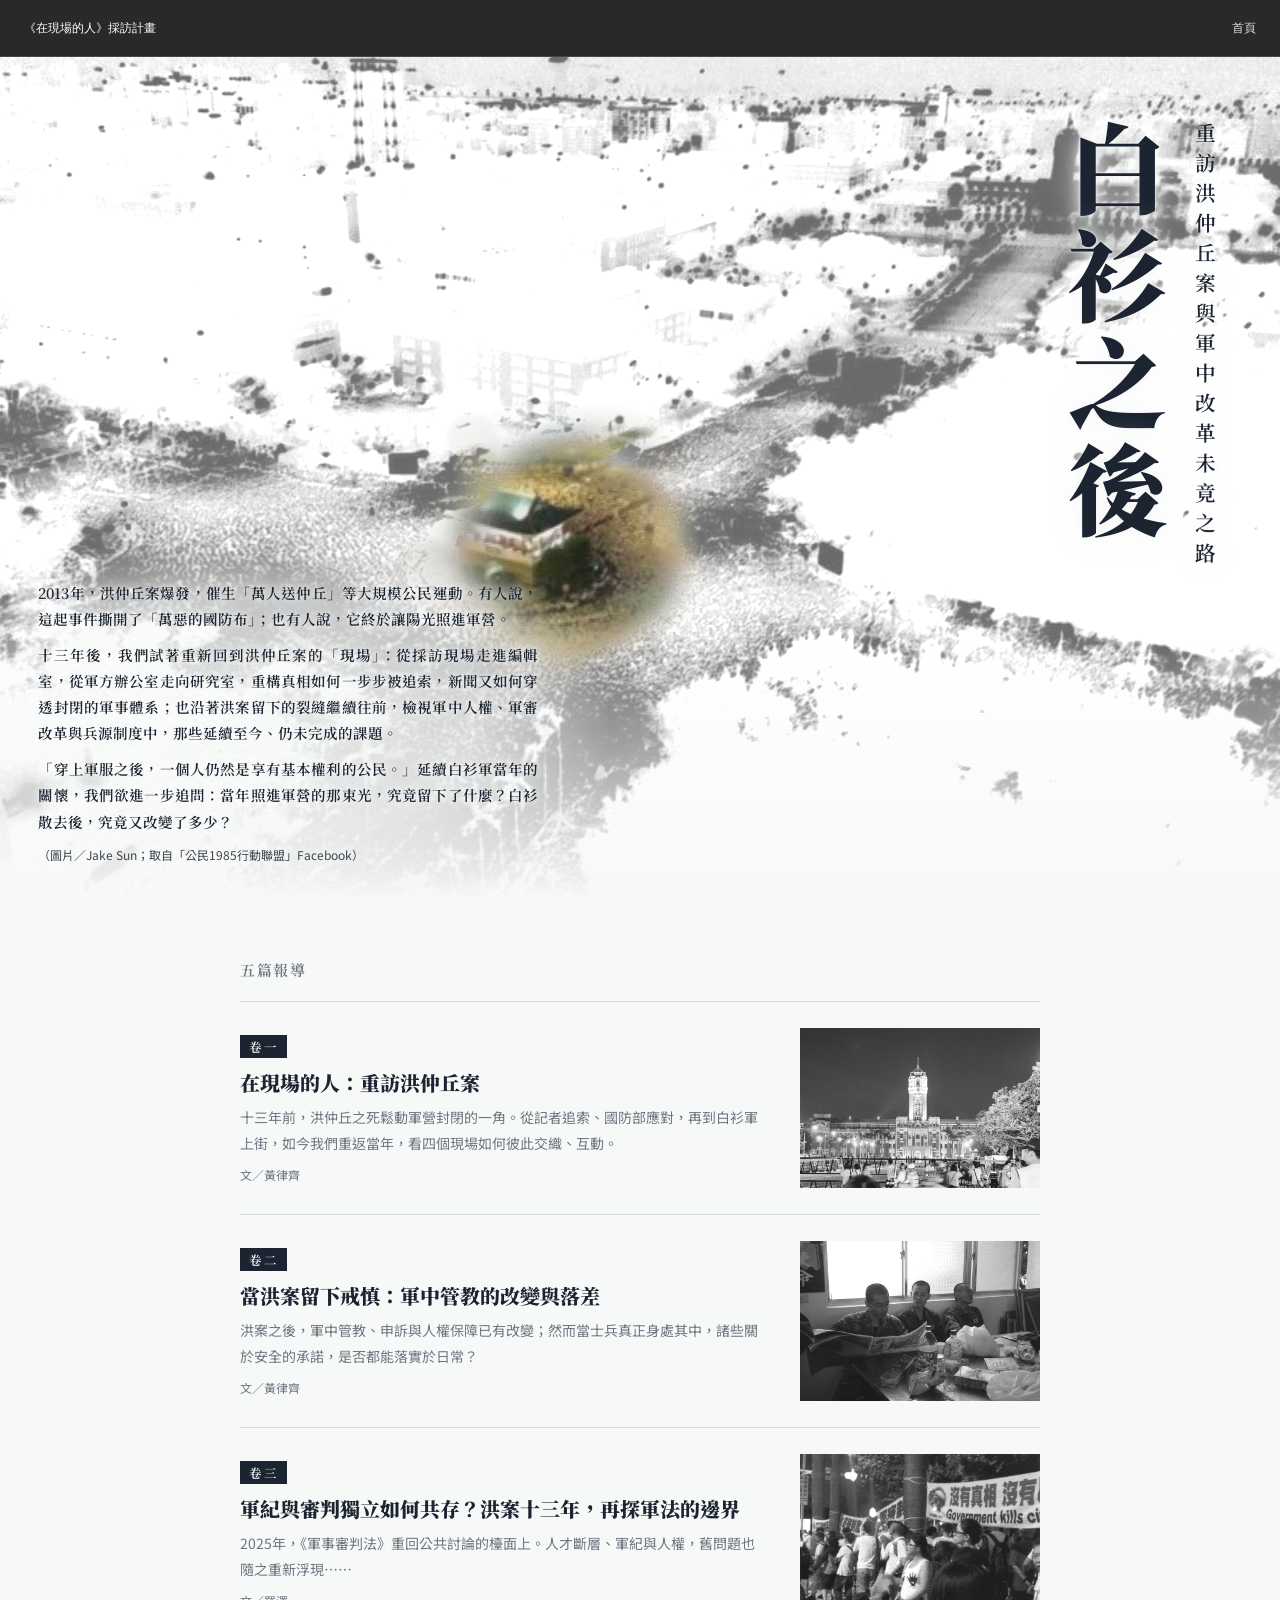
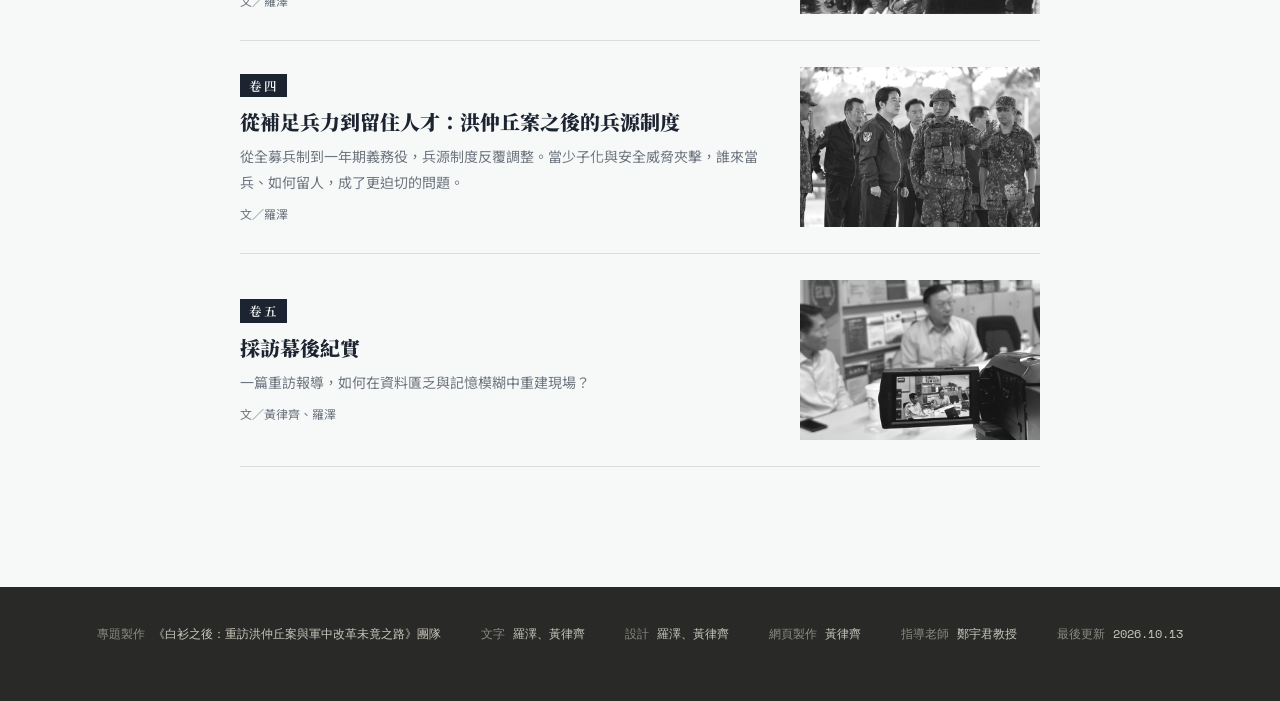
==== commit 97301283: "Add files via upload" ====
--- a/index.html
+++ b/index.html
@@ -7,7 +7,7 @@
 <link rel="preconnect" href="https://fonts.googleapis.com">
 <link rel="preconnect" href="https://fonts.gstatic.com" crossorigin>
 <link href="https://fonts.googleapis.com/css2?family=Noto+Serif+TC:wght@400;600;700;900&family=Noto+Sans+TC:wght@400;500;700&family=Space+Mono:wght@400;700&family=Zen+Maru+Gothic:wght@300;400;500;700;900&family=Zen+Kaku+Gothic+New:wght@300;400;500&family=M+PLUS+Rounded+1c:wght@300;400;500;700&display=swap" rel="stylesheet">
-<link rel="stylesheet" href="styles.css?v=20261014-12">
+<link rel="stylesheet" href="styles.css?v=20261021-10">
 </head>
 <body>
 
@@ -221,7 +221,7 @@
   <!-- ============ LAYER 3 ============ -->
   </main>
 
-<script src="app.js?v=20261014-11" defer></script>
+<script src="app.js?v=20261021-10" defer></script>
 
 </body>
 </html>
--- a/styles.css
+++ b/styles.css
@@ -3211,3 +3211,59 @@
   .discharge-continue:hover,
   .discharge-continue:focus-visible{background:#1B2430; color:#F7F8F8; transform:none;}
   .gate-btn-label{margin-right:-.32em;}
+
+  /* ================= 手機版圖表可讀性 ================= */
+  @media (max-width:640px){
+    /* 國防預算：每列改為上下兩行（年度＋總額／增減幅在上，完整的長條在下），不需左右滑動 */
+    .budget-chart-scroll{overflow-x:visible;}
+    .budget-chart-scroll::after{content:none !important;}
+    .budget-chart-grid{min-width:0 !important;}
+    .budget-chart-columns{display:none;}
+    .budget-chart-row{
+      grid-template-columns:minmax(0,1fr) auto auto !important;
+      grid-template-areas:"year total change" "bar bar bar";
+      gap:2px 10px !important;
+      padding:4px 2px 4px !important;
+      min-height:0 !important;
+    }
+    .budget-chart-year{grid-area:year; font-size:11.5px; font-weight:700; line-height:1.3;}
+    .budget-chart-total{grid-area:total; font-size:11px; line-height:1.3;}
+    .budget-chart-change{grid-area:change; font-size:11px; line-height:1.3; min-width:52px;}
+    .budget-stacked-bar{grid-area:bar; height:19px !important;}
+    .budget-chart-heading h4{font-size:18px;}
+    .budget-chart-legend{margin:8px 0 6px !important;}
+    .budget-chart-notes{margin-top:8px !important; padding-top:6px !important;}
+    .budget-segment em{font-size:9.5px;}
+    .budget-chart-legend{font-size:12px; gap:8px 16px;}
+  }
+  /* 圖說疊在迷彩上：保留文字陰影，避免在淺色迷彩處看不清 */
+  body.article-one-pattern-active .budget-chart-figure figcaption{
+    text-shadow:0 1px 2px rgba(0,0,0,0.9), 0 2px 8px rgba(0,0,0,0.6) !important;
+  }
+
+  /* ---- 卷五致謝：簡潔版，直接置於迷彩底上 ---- */
+  .acknowledgment.ack-simple{
+    max-width:600px; margin:80px auto 0; padding:0;
+    background:none; border:0; box-shadow:none; text-align:center;
+  }
+  .ack-simple h3{
+    margin:0 0 26px;
+    font-family:var(--font-display); font-weight:700; font-size:20px;
+    letter-spacing:.6em; padding-left:.6em; text-transform:none;
+    color:#F5F1E2;
+    text-shadow:0 1px 3px rgba(0,0,0,.9), 0 2px 10px rgba(0,0,0,.6);
+  }
+  .ack-names{
+    list-style:none; margin:0; padding:0;
+    display:flex; flex-wrap:wrap; justify-content:center; gap:12px 30px;
+  }
+  .ack-names li{
+    font-family:var(--font-display); font-size:16px; line-height:1.6;
+    color:rgba(245,241,226,.9);
+    text-shadow:0 1px 2px rgba(0,0,0,.92), 0 2px 8px rgba(0,0,0,.65);
+  }
+  @media (max-width:640px){
+    .acknowledgment.ack-simple{margin-top:56px;}
+    .ack-names{gap:10px 22px;}
+    .ack-names li{font-size:15px;}
+  }
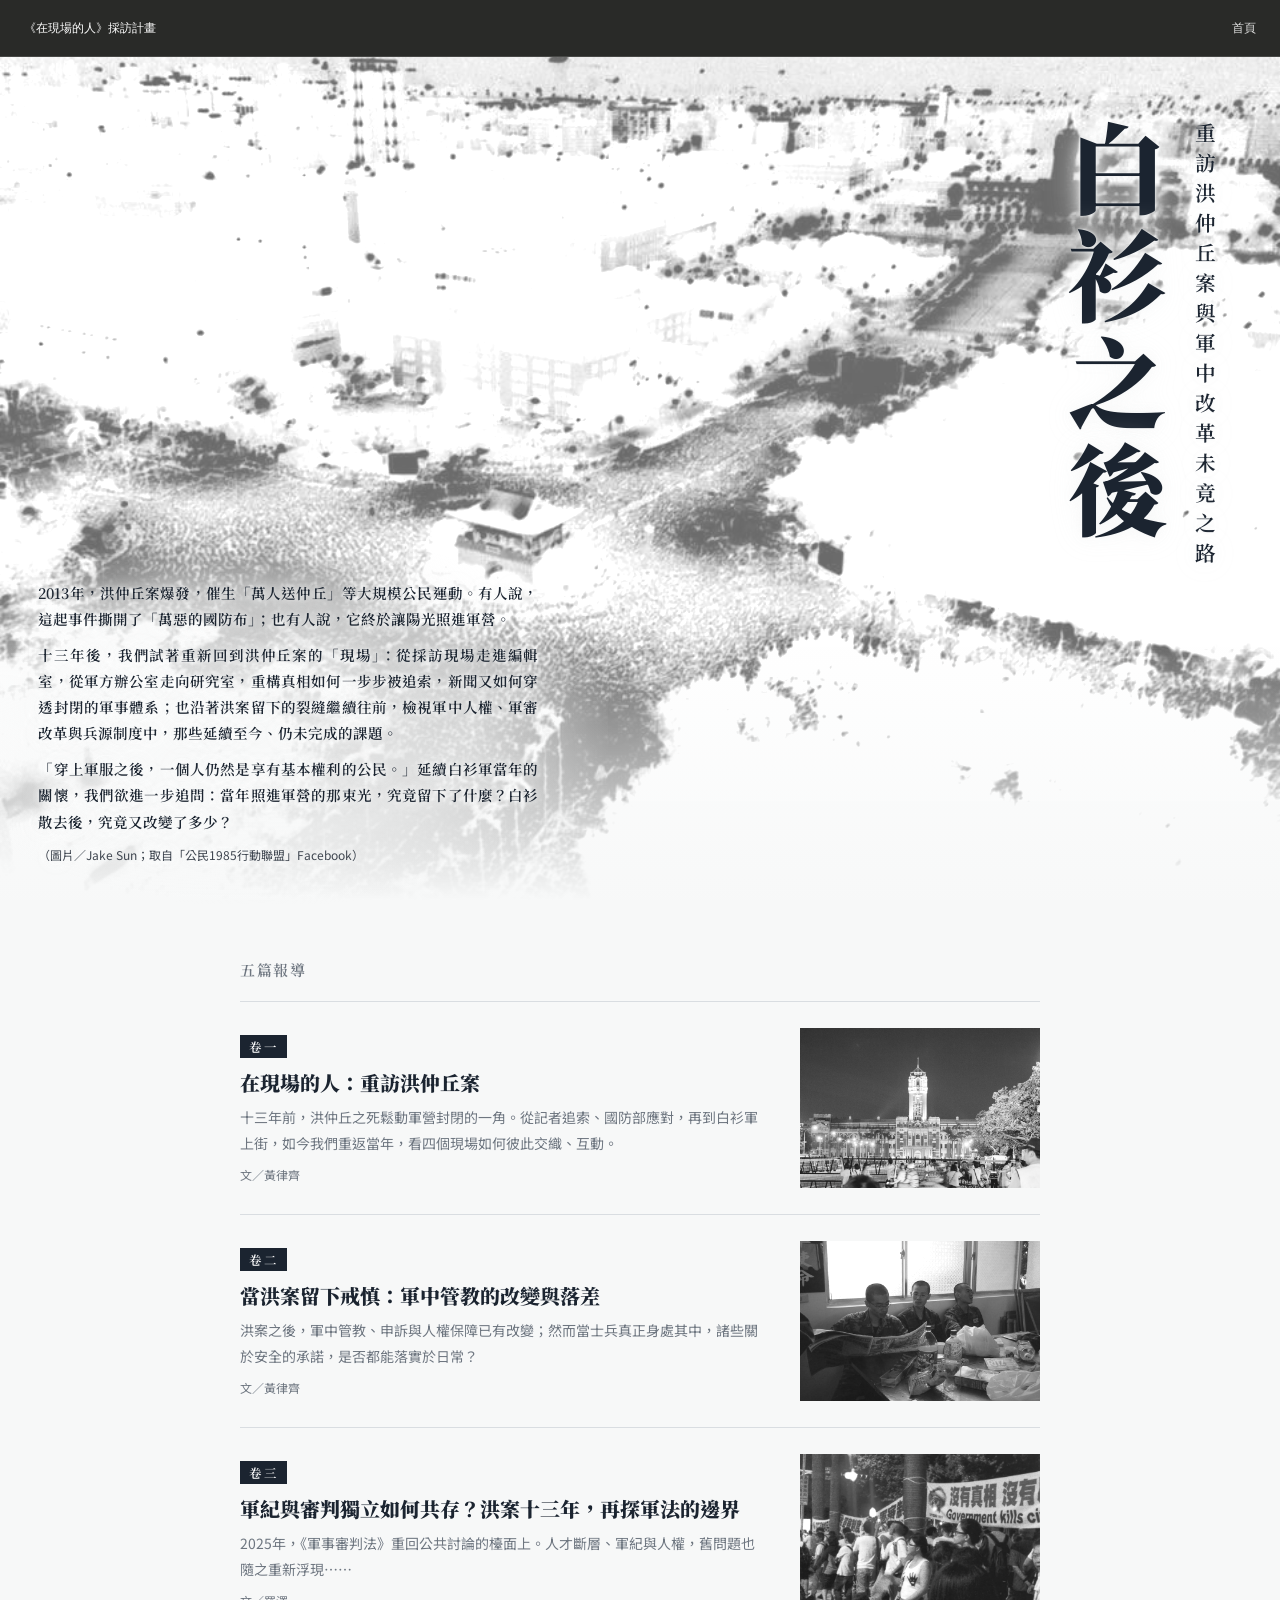
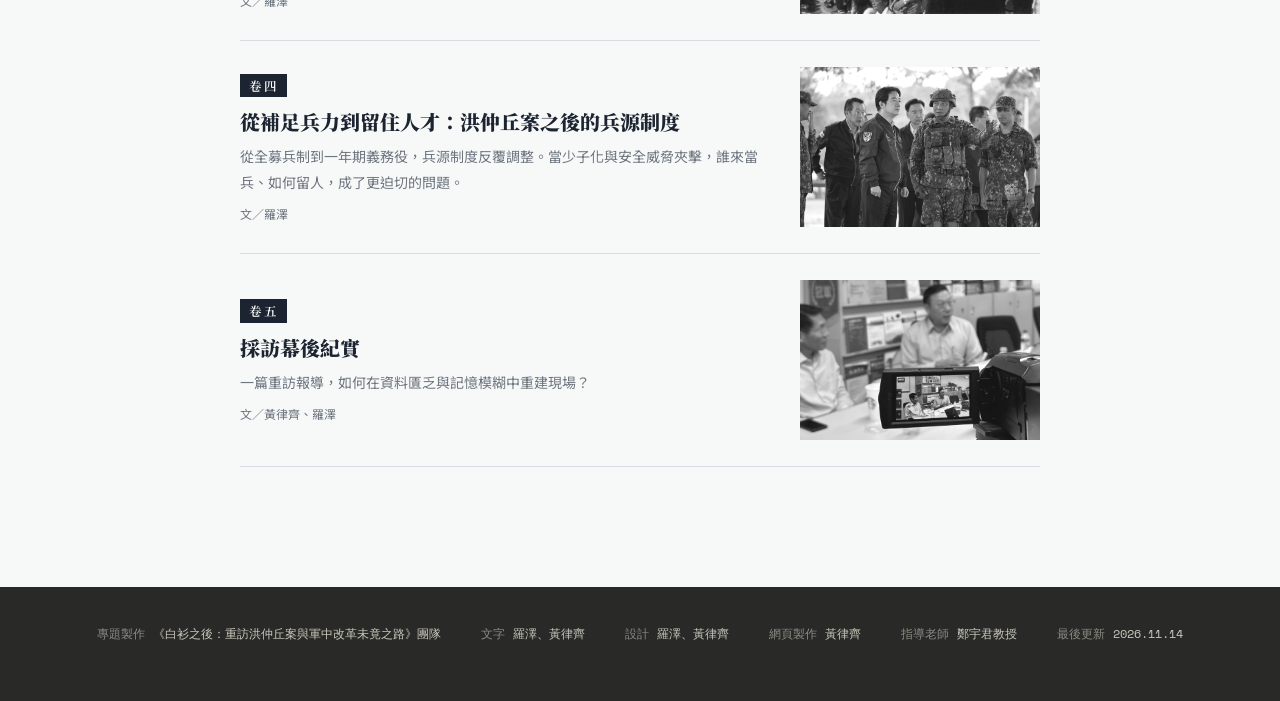
==== commit bf6339ab: "Add files via upload" ====
--- a/index.html
+++ b/index.html
@@ -60,7 +60,7 @@
       <div><span>設計</span>羅澤、黃律齊</div>
       <div><span>網頁製作</span>黃律齊</div>
       <div><span>指導老師</span>鄭宇君教授</div>
-      <div><span>最後更新</span>2026.10.13</div>
+      <div><span>最後更新</span>2026.11.14</div>
     </footer>
 
   </section>
@@ -221,7 +221,7 @@
   <!-- ============ LAYER 3 ============ -->
   </main>
 
-<script src="app.js?v=20261021-10" defer></script>
+<script src="app.js?v=20261114-4" defer></script>
 
 </body>
 </html>
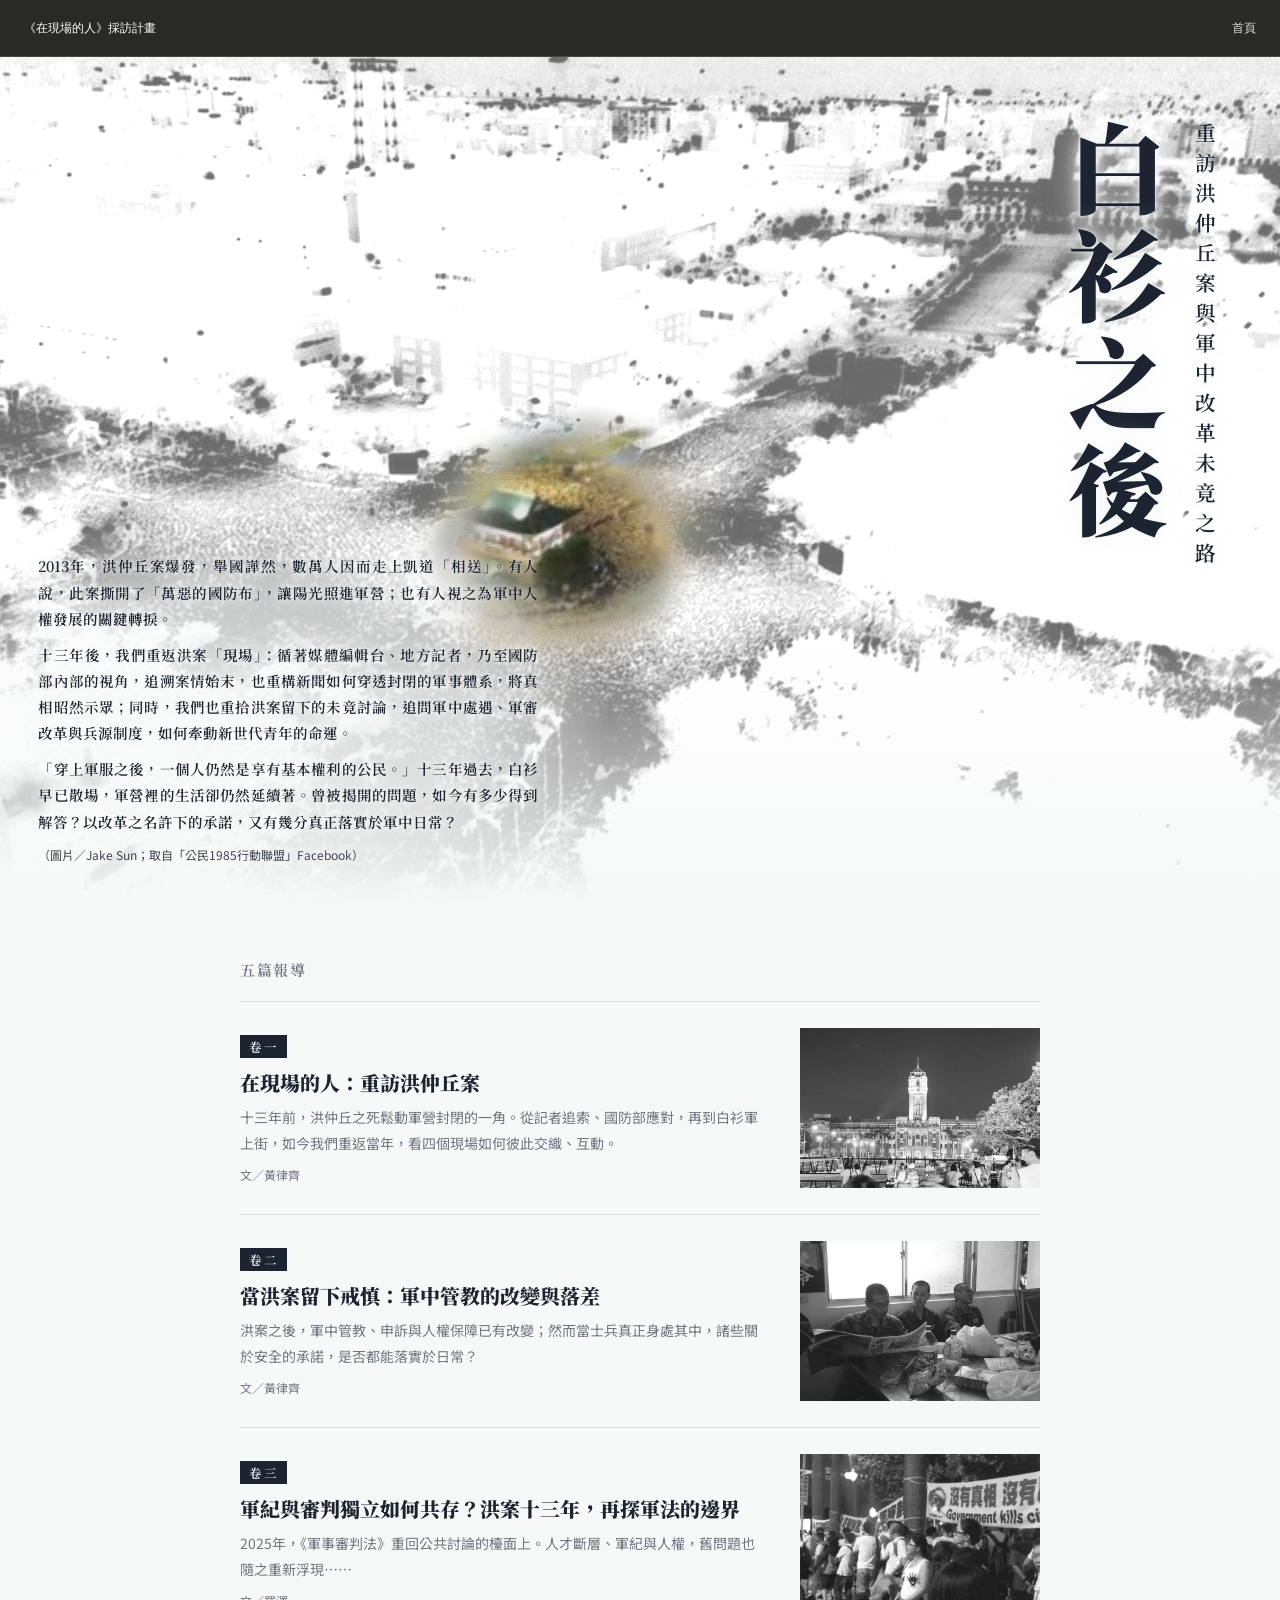
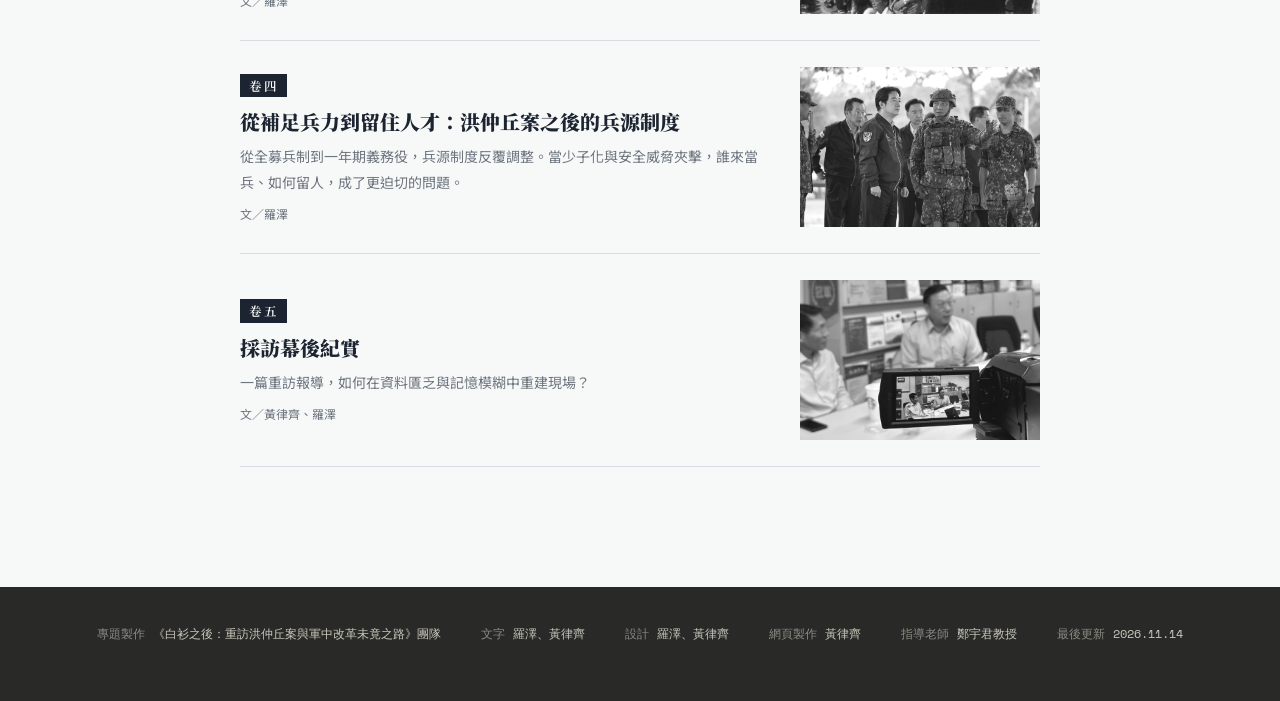
==== commit ff88e344: "Add files via upload" ====
--- a/index.html
+++ b/index.html
@@ -37,9 +37,9 @@
         <p class="wh-stack wh-sub" aria-hidden="true"><span>重</span><span>訪</span><span>洪</span><span>仲</span><span>丘</span><span>案</span><span>與</span><span>軍</span><span>中</span><span>改</span><span>革</span><span>未</span><span>竟</span><span>之</span><span>路</span></p>
       </div>
       <div class="wh-note">
-        <p>2013年，洪仲丘案爆發，催生「萬人送仲丘」等大規模公民運動。有人說，這起事件撕開了「萬惡的國防布」；也有人說，它終於讓陽光照進軍營。</p>
-        <p>十三年後，我們試著重新回到洪仲丘案的「現場」：從採訪現場走進編輯室，從軍方辦公室走向研究室，重構真相如何一步步被追索，新聞又如何穿透封閉的軍事體系；也沿著洪案留下的裂縫繼續往前，檢視軍中人權、軍審改革與兵源制度中，那些延續至今、仍未完成的課題。</p>
-        <p>「穿上軍服之後，一個人仍然是享有基本權利的公民。」延續白衫軍當年的關懷，我們欲進一步追問：當年照進軍營的那束光，究竟留下了什麼？白衫散去後，究竟又改變了多少？</p><p class="wh-credit">（圖片／Jake Sun；取自「公民1985行動聯盟」Facebook）</p></div>
+        <p>2013年，洪仲丘案爆發，舉國譁然，數萬人因而走上凱道「相送」。有人說，此案撕開了「萬惡的國防布」，讓陽光照進軍營；也有人視之為軍中人權發展的關鍵轉捩。</p>
+        <p>十三年後，我們重返洪案「現場」：循著媒體編輯台、地方記者，乃至國防部內部的視角，追溯案情始末，也重構新聞如何穿透封閉的軍事體系，將真相昭然示眾；同時，我們也重拾洪案留下的未竟討論，追問軍中處遇、軍審改革與兵源制度，如何牽動新世代青年的命運。</p>
+        <p>「穿上軍服之後，一個人仍然是享有基本權利的公民。」十三年過去，白衫早已散場，軍營裡的生活卻仍然延續著。曾被揭開的問題，如今有多少得到解答？以改革之名許下的承諾，又有幾分真正落實於軍中日常？</p><p class="wh-credit">（圖片／Jake Sun；取自「公民1985行動聯盟」Facebook）</p></div>
     </section>
 
 
@@ -221,7 +221,7 @@
   <!-- ============ LAYER 3 ============ -->
   </main>
 
-<script src="app.js?v=20261114-4" defer></script>
+<script src="app.js?v=20261114-5" defer></script>
 
 </body>
 </html>
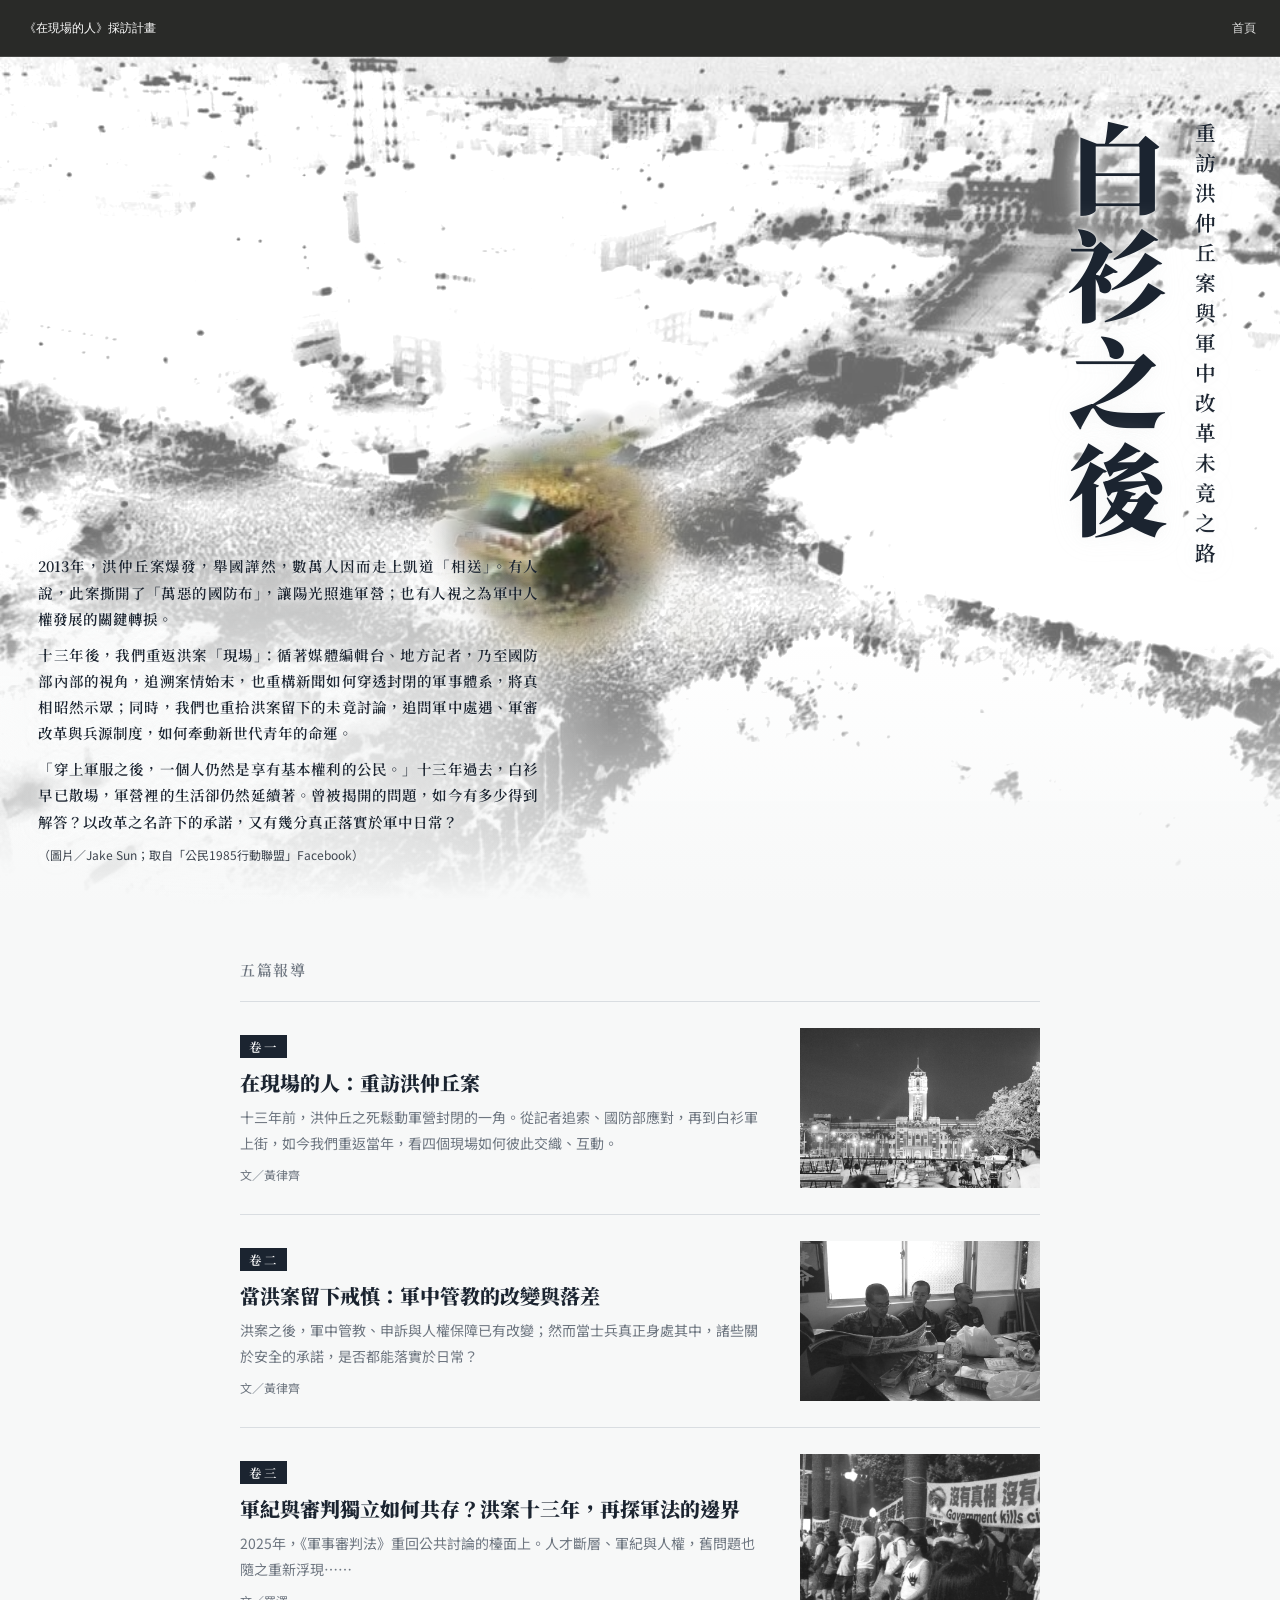
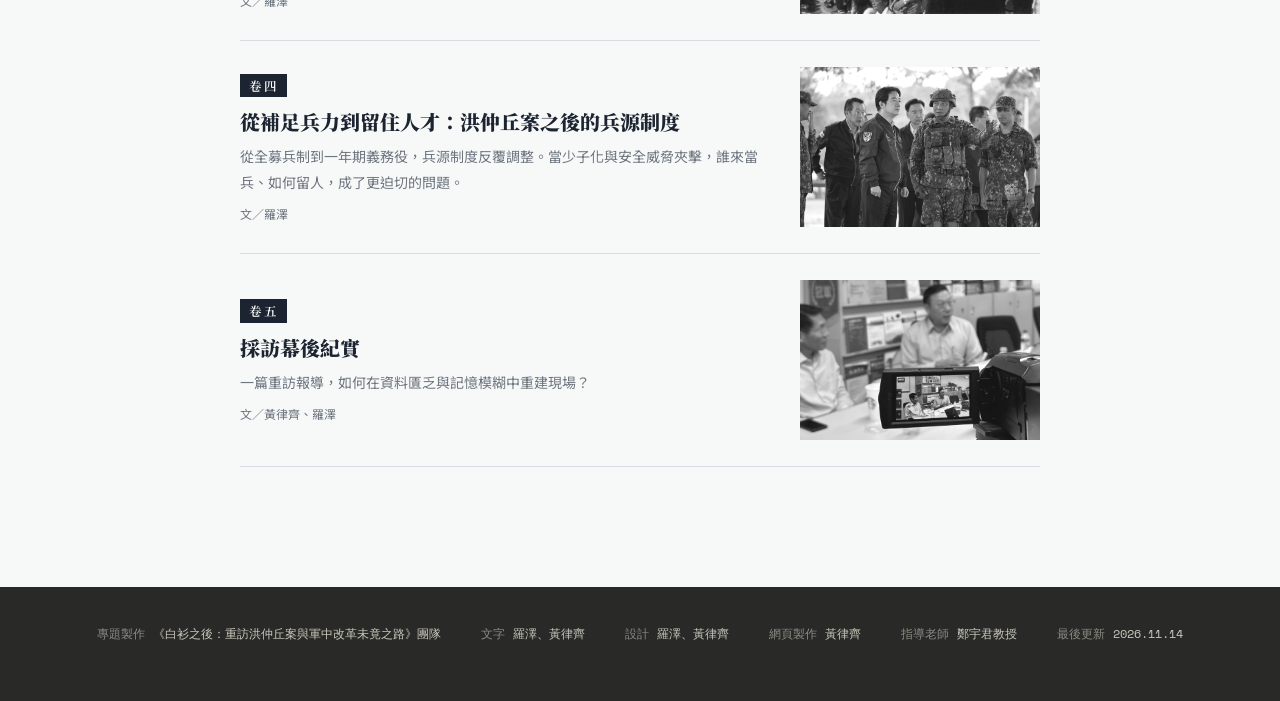
==== commit ee899664: "Add files via upload" ====
--- a/index.html
+++ b/index.html
@@ -221,7 +221,7 @@
   <!-- ============ LAYER 3 ============ -->
   </main>
 
-<script src="app.js?v=20261114-5" defer></script>
+<script src="app.js?v=20261114-6" defer></script>
 
 </body>
 </html>
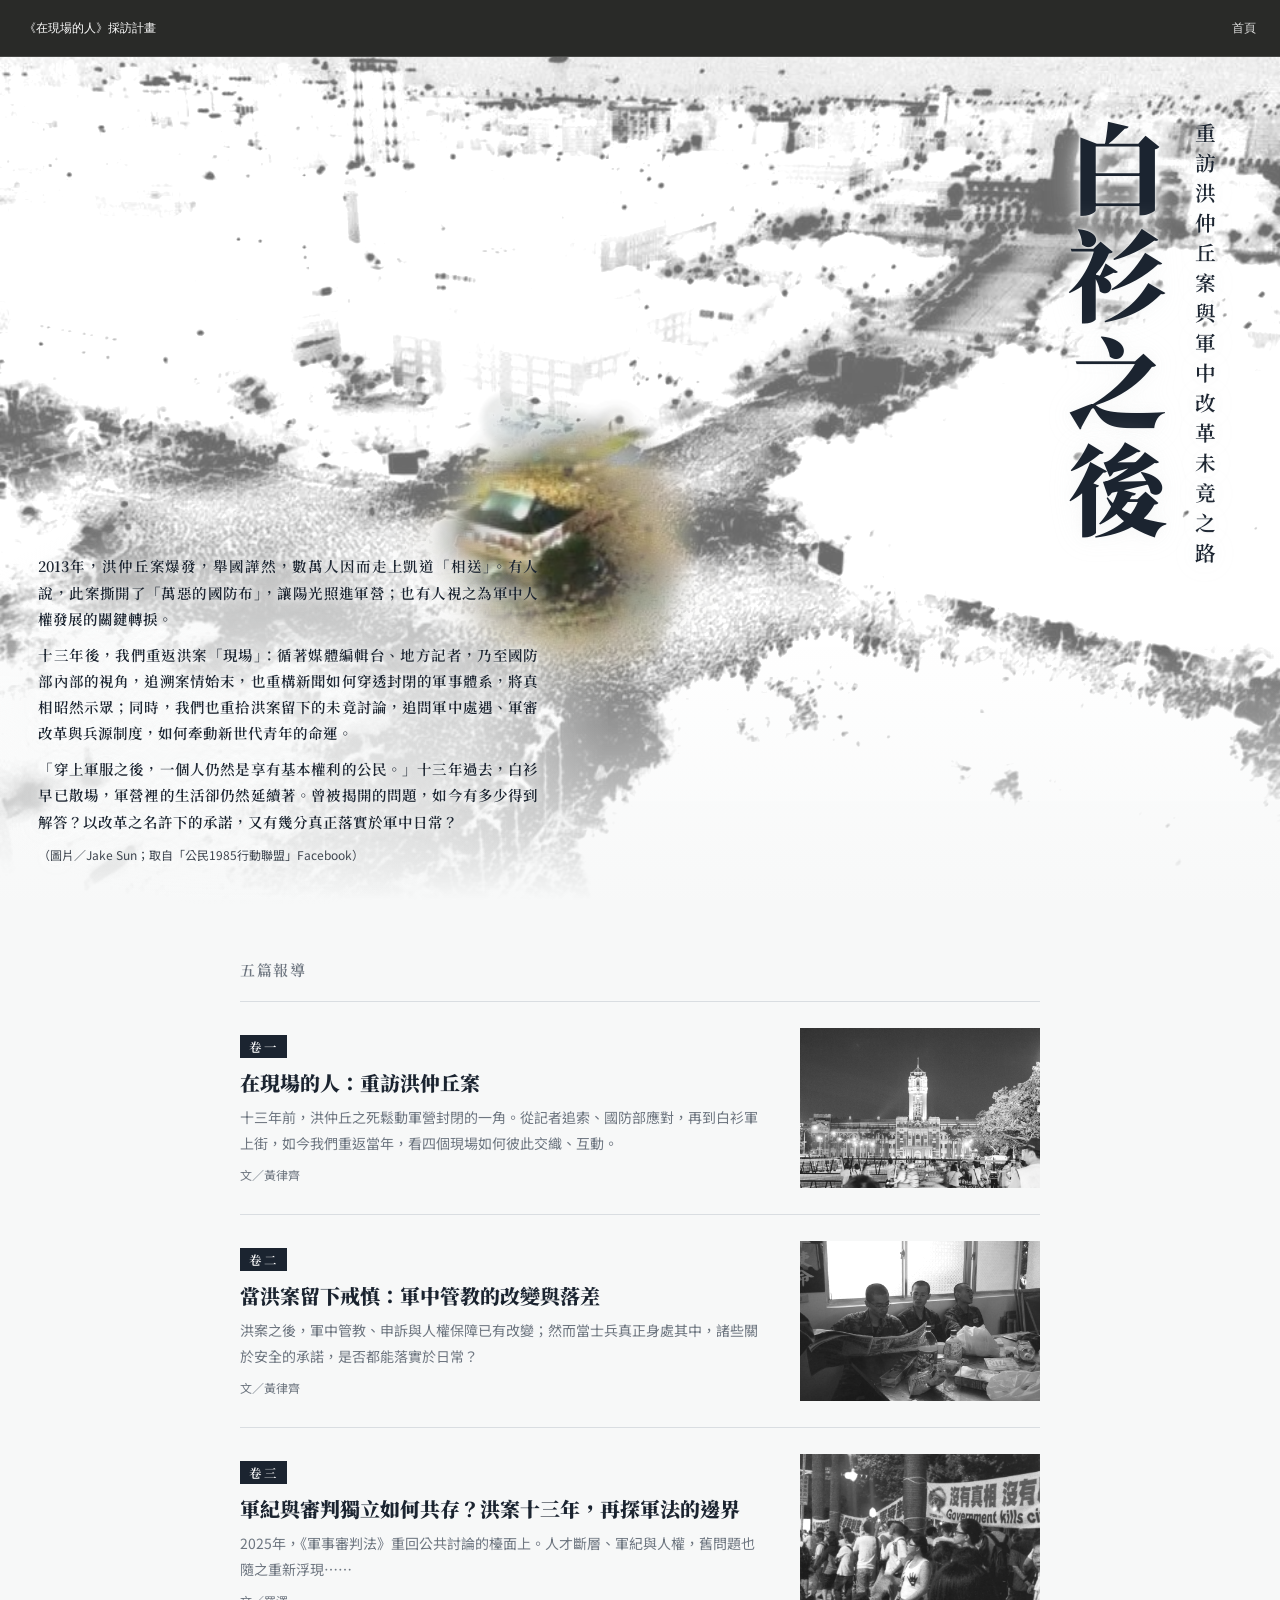
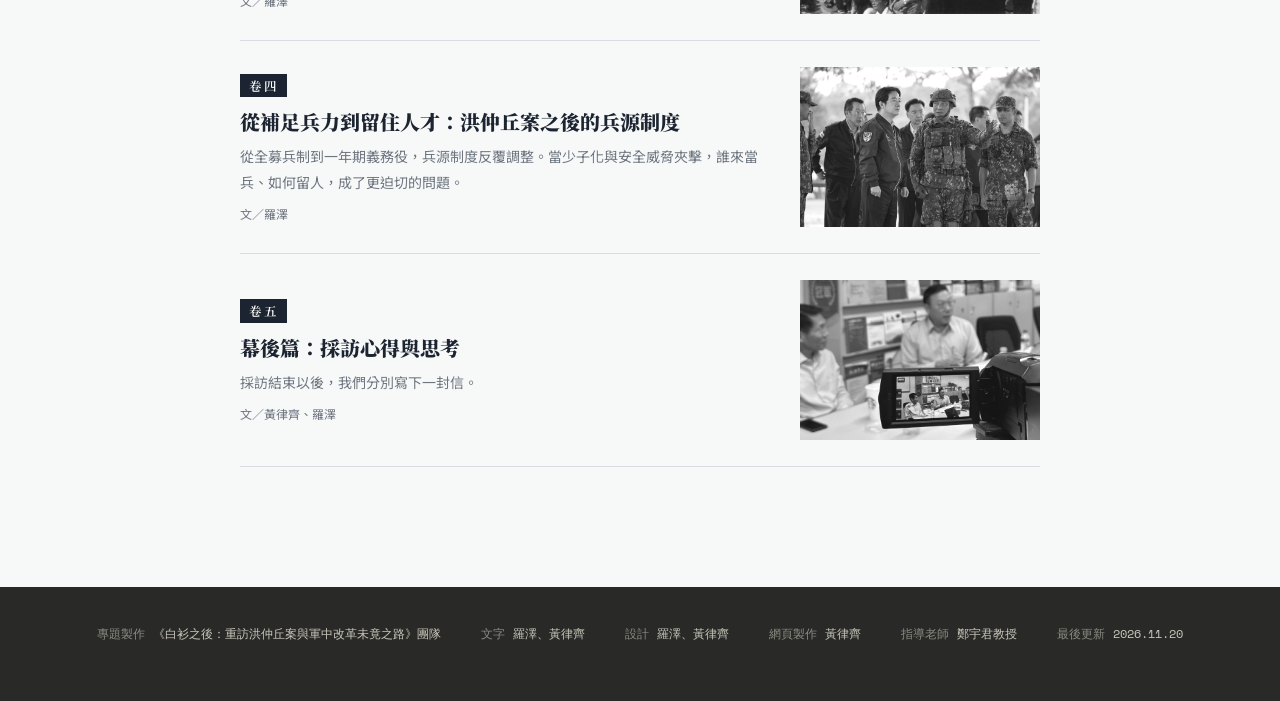
==== commit 03e71ade: "Add files via upload" ====
--- a/index.html
+++ b/index.html
@@ -7,7 +7,7 @@
 <link rel="preconnect" href="https://fonts.googleapis.com">
 <link rel="preconnect" href="https://fonts.gstatic.com" crossorigin>
 <link href="https://fonts.googleapis.com/css2?family=Noto+Serif+TC:wght@400;600;700;900&family=Noto+Sans+TC:wght@400;500;700&family=Space+Mono:wght@400;700&family=Zen+Maru+Gothic:wght@300;400;500;700;900&family=Zen+Kaku+Gothic+New:wght@300;400;500&family=M+PLUS+Rounded+1c:wght@300;400;500;700&display=swap" rel="stylesheet">
-<link rel="stylesheet" href="styles.css?v=20261021-10">
+<link rel="stylesheet" href="styles.css?v=20261120-3">
 </head>
 <body>
 
@@ -50,7 +50,7 @@
         <button class="home-vol" type="button" data-id="2"><span class="wh-vol-tx"><span class="wh-vol-label">卷二</span><span class="wh-vol-title">當洪案留下戒慎：軍中管教的改變與落差</span><span class="wh-vol-teaser">洪案之後，軍中管教、申訴與人權保障已有改變；然而當士兵真正身處其中，諸些關於安全的承諾，是否都能落實於日常？</span><span class="wh-vol-by">文／黃律齊</span></span><span class="wh-vol-img"><img src="assets/image-040.jpg" alt="" loading="lazy" decoding="async"></span></button>
         <button class="home-vol" type="button" data-id="3"><span class="wh-vol-tx"><span class="wh-vol-label">卷三</span><span class="wh-vol-title">軍紀與審判獨立如何共存？洪案十三年，再探軍法的邊界</span><span class="wh-vol-teaser">2025年，《軍事審判法》重回公共討論的檯面上。人才斷層、軍紀與人權，舊問題也隨之重新浮現……</span><span class="wh-vol-by">文／羅澤</span></span><span class="wh-vol-img"><img src="assets/image-046.jpg" alt="" loading="lazy" decoding="async"></span></button>
         <button class="home-vol" type="button" data-id="4"><span class="wh-vol-tx"><span class="wh-vol-label">卷四</span><span class="wh-vol-title">從補足兵力到留住人才：洪仲丘案之後的兵源制度</span><span class="wh-vol-teaser">從全募兵制到一年期義務役，兵源制度反覆調整。當少子化與安全威脅夾擊，誰來當兵、如何留人，成了更迫切的問題。</span><span class="wh-vol-by">文／羅澤</span></span><span class="wh-vol-img"><img src="assets/image-051.jpg" alt="" loading="lazy" decoding="async"></span></button>
-        <button class="home-vol" type="button" data-id="5"><span class="wh-vol-tx"><span class="wh-vol-label">卷五</span><span class="wh-vol-title">採訪幕後紀實</span><span class="wh-vol-teaser">一篇重訪報導，如何在資料匱乏與記憶模糊中重建現場？</span><span class="wh-vol-by">文／黃律齊、羅澤</span></span><span class="wh-vol-img"><img src="assets/image-055.jpg" alt="" loading="lazy" decoding="async"></span></button>
+        <button class="home-vol" type="button" data-id="5"><span class="wh-vol-tx"><span class="wh-vol-label">卷五</span><span class="wh-vol-title">幕後篇：採訪心得與思考</span><span class="wh-vol-teaser">採訪結束以後，我們分別寫下一封信。</span><span class="wh-vol-by">文／黃律齊、羅澤</span></span><span class="wh-vol-img"><img src="assets/image-055.jpg" alt="" loading="lazy" decoding="async"></span></button>
       </div>
     </section>
 
@@ -60,7 +60,7 @@
       <div><span>設計</span>羅澤、黃律齊</div>
       <div><span>網頁製作</span>黃律齊</div>
       <div><span>指導老師</span>鄭宇君教授</div>
-      <div><span>最後更新</span>2026.11.14</div>
+      <div><span>最後更新</span>2026.11.20</div>
     </footer>
 
   </section>
@@ -218,10 +218,12 @@
     </div>
   </section>
 
+  <section id="view-letters" class="view" aria-label="卷五幕後篇"></section>
+
   <!-- ============ LAYER 3 ============ -->
   </main>
 
-<script src="app.js?v=20261114-6" defer></script>
+<script src="app.js?v=20261120-11" defer></script>
 
 </body>
 </html>
--- a/styles.css
+++ b/styles.css
@@ -2569,6 +2569,25 @@
   }
   .article-body .lede p:last-child{margin-bottom:22px;}
 
+  .article-body .reflection-author-label{
+    display:block;
+    font-size:1.2em;
+    font-weight:700;
+    line-height:1.5;
+    text-align:left;
+  }
+  .article-body .reflection-signature{
+    display:block;
+    font-size:1.05em;
+    font-weight:600;
+    line-height:1.85;
+    text-align:left;
+  }
+  .article-body .reflection-signature strong{
+    font-size:1.06em;
+    font-weight:700;
+  }
+
   .divider{
     display:flex; align-items:center; gap:12px; margin:16px 0 44px;
     color:var(--ink-faint); font-family:var(--font-mono); font-size:11px;
@@ -3267,3 +3286,128 @@
     .ack-names{gap:10px 22px;}
     .ack-names li{font-size:15px;}
   }
+
+  /* 卷五：兩封信 */
+  body.letters-view-active{background:#1b221d;}
+  body.letters-view-active main{padding-bottom:0;}
+  #view-letters{
+    width:100vw;
+    margin-left:calc(50% - 50vw);
+    min-height:calc(100dvh - var(--header-h));
+    padding:66px 28px 80px;
+    color:#f4efdf;
+    background:
+      linear-gradient(180deg,rgba(27,34,29,.45),rgba(22,29,25,.52)),
+      url('assets/image-001.jpg') center / cover;
+  }
+  #view-letters.view.active{animation:none;transform:none;}
+  #view-letters [hidden]{display:none !important;}
+  .letters-lobby{max-width:1030px;margin:0 auto;}
+  .letters-heading{max-width:980px;margin:0 auto;text-shadow:0 1px 4px rgba(0,0,0,.65);}
+  .letters-heading-top{display:flex;justify-content:space-between;align-items:center;gap:20px;}
+  .letters-eyebrow{margin:0;font-size:14px;letter-spacing:.2em;color:#cbc5ae;}
+  .letters-home{font-size:14px;text-decoration:none;border-bottom:1px solid rgba(244,239,223,.35);color:#ddd7c3;}
+  .letters-heading h1{font-family:var(--font-display);font-size:clamp(29px,4.4vw,44px);font-weight:600;letter-spacing:.07em;line-height:1.5;margin:22px 0 12px;}
+  .letters-intro{font-size:16px;color:#c4c8bb;margin:0;line-height:1.9;}
+  .letters-envelope-grid{display:grid;grid-template-columns:repeat(2,minmax(0,1fr));gap:48px;padding:64px 8px 56px;}
+  .envelope-choice{appearance:none;display:block;width:100%;padding:0;border:0;background:none;color:#30342b;cursor:pointer;text-align:center;perspective:1400px;}
+  .envelope-scene{display:block;position:relative;width:100%;aspect-ratio:1.48;isolation:isolate;transform:rotate(-2deg);transition:transform .35s ease;filter:drop-shadow(0 21px 18px rgba(0,0,0,.3));}
+  .envelope-choice-1 .envelope-scene{transform:rotate(2deg);}
+  .envelope-choice:hover .envelope-scene,.envelope-choice:focus-visible .envelope-scene{transform:translateY(-8px) rotate(0);}
+  .envelope-choice:focus-visible{outline:2px solid #e5d6aa;outline-offset:13px;border-radius:3px;}
+  .envelope-pocket{position:absolute;inset:0;display:block;border-radius:3px;background:#d8d0b9;box-shadow:inset 0 0 0 1px rgba(80,72,48,.2);overflow:hidden;z-index:2;}
+  .envelope-pocket::before{content:'';position:absolute;inset:0;background:linear-gradient(135deg,#e8e2d0,#dcd3b9);clip-path:polygon(0 0,52% 51%,0 100%);}
+  .envelope-pocket::after{content:'';position:absolute;inset:0;background:linear-gradient(20deg,#eae4d4,#ddd5bf);clip-path:polygon(0 100%,50% 41%,100% 100%,100% 0,50% 52%,0 0);box-shadow:inset 0 -1px rgba(96,82,53,.2);}
+  .envelope-choice-1 .envelope-pocket{background:#e1d5c0;}
+  .envelope-choice-1 .envelope-pocket::after{background:linear-gradient(20deg,#f0e7d7,#e2d5bf);}
+  .envelope-flap{position:absolute;inset:0;display:block;clip-path:polygon(0 0,100% 0,50% 54%);background:linear-gradient(180deg,#f1ecdd,#d6cdb5);z-index:4;transform-origin:50% 0;transition:transform .5s ease,z-index 0s .25s;backface-visibility:visible;}
+  .envelope-seal{position:absolute;display:block;left:calc(50% - 17px);top:calc(49% - 17px);width:34px;height:34px;border-radius:50%;z-index:5;background:#6b3d34;box-shadow:inset 0 0 0 3px rgba(255,244,218,.1),0 2px 5px rgba(52,34,21,.2);transition:opacity .2s;}
+  .envelope-choice-1 .envelope-seal{background:#52604b;}
+  .envelope-insert{position:absolute;left:7%;right:7%;top:7%;height:84%;display:block;background:#f8f5ed;border:1px solid #ded6c5;border-radius:2px;z-index:1;transition:transform .6s .25s cubic-bezier(.2,.7,.2,1);padding:28px 22px;}
+  .envelope-insert span{display:block;height:1px;background:#bfb7a6;margin:17px 0;opacity:.4;}
+  .envelope-address{position:absolute;inset:0;z-index:6;display:flex;flex-direction:column;align-items:center;justify-content:flex-end;padding:0 25px 22px;pointer-events:none;}
+  .envelope-title{display:block;font-family:var(--font-display);font-size:clamp(18px,2vw,23px);font-weight:600;line-height:1.7;max-width:360px;text-wrap:balance;}
+  .envelope-author{display:block;font-size:14px;letter-spacing:.2em;margin-top:10px;color:#6b6b59;}
+  .envelope-invitation{display:inline-block;margin-top:24px;color:#d5d4c3;font-size:14px;letter-spacing:.18em;border-bottom:1px solid rgba(213,212,195,.32);padding-bottom:3px;}
+  .envelope-choice:disabled{cursor:default;}
+  .envelope-choice.is-opening .envelope-scene{transform:translateY(-6px) rotate(0);}
+  .envelope-choice.is-opening .envelope-flap{transform:rotateX(180deg);z-index:0;}
+  .envelope-choice.is-opening .envelope-seal{opacity:0;}
+  .envelope-choice.is-opening .envelope-insert{transform:translateY(-55%);z-index:3;}
+  .envelope-choice.is-opening .envelope-address{animation:envelope-address-fade .35s .12s both;}
+  @keyframes envelope-address-fade{to{opacity:.2;}}
+  .letters-colophon{max-width:980px;margin:30px auto 0;padding-top:34px;border-top:1px solid rgba(230,224,199,.17);display:grid;grid-template-columns:170px 1fr;gap:32px;align-items:center;}
+  .letters-field-photo{margin:0;}
+  .letters-field-photo img{display:block;width:100%;aspect-ratio:1.25;object-fit:cover;filter:grayscale(.3);border:5px solid #e5dfcd;transform:rotate(-3deg);}
+  .letters-thanks{text-shadow:0 1px 4px rgba(0,0,0,.65);}
+  .letters-thanks h2{font-family:var(--font-display);font-size:18px;font-weight:600;margin:0 0 12px;letter-spacing:.16em;color:#e9e1c9;}
+  .letters-thanks ul{list-style:none;margin:0;padding:0;display:flex;flex-wrap:wrap;gap:5px 18px;font-size:14px;color:#b7bdae;line-height:1.9;}
+  .sr-only{position:absolute;width:1px;height:1px;padding:0;margin:-1px;overflow:hidden;clip:rect(0,0,0,0);white-space:nowrap;border:0;}
+  body.letters-reader-open{overflow:hidden;}
+  .letters-reader{position:fixed;inset:var(--header-h) 0 0;z-index:150;overflow-y:auto;overscroll-behavior:contain;background:rgba(12,18,15,.86);backdrop-filter:blur(8px);padding:20px 24px 70px;perspective:1800px;}
+  .letter-close{border:1px solid rgba(237,229,207,.42);border-radius:2px;background:transparent;color:#f4ecd8;padding:8px 15px;min-height:44px;font-size:14px;cursor:pointer;line-height:1.4;}
+  .letter-close:hover{background:rgba(249,244,225,.12);}
+  .letter-close:focus-visible{outline-color:#e5d6aa;}
+  .letter-sheet{position:relative;max-width:820px;margin:0 auto;padding:54px 76px 46px;background:linear-gradient(90deg,#eee8d9 0,#fbf8f1 2%,#fbf8f1 98%,#eee8d9 100%);border:1px solid #d4cbb6;box-shadow:0 28px 75px rgba(0,0,0,.36);transform-origin:50% 0;color:#30342b;}
+  .letter-sheet-heading{border-bottom:1px solid #d8d0bc;padding-bottom:25px;margin-bottom:34px;}
+  .letter-sheet-heading h2{font-family:var(--font-display);font-size:clamp(24px,3.2vw,32px);font-weight:600;line-height:1.65;letter-spacing:.02em;margin:0;text-wrap:balance;}
+  .letter-sheet-heading h2:focus{outline:none;}
+  #view-letters .letter-body{padding:0;font-size:17px;font-weight:400;line-height:2;color:#30342b;text-shadow:none;}
+  #view-letters .letter-body p{max-width:none;margin:0 0 25px;}
+  #view-letters .letter-body .source-link{color:#76413b;text-decoration-color:#a88a72;font-weight:600;text-shadow:none;}
+  #view-letters .letter-body .source-link:hover{color:#4f2824;}
+  #view-letters .letter-body .reflection-signature{margin-top:35px;}
+  .letter-source-note{margin-bottom:25px;}
+  #view-letters .letter-source-note .caption-detail-body p{font-size:14px;line-height:1.85;margin:0;text-align:left;overflow-wrap:anywhere;}
+  .letter-source-note .caption-detail{max-width:100%;}
+  .letter-sheet-footer{margin-top:42px;padding-top:25px;border-top:1px solid #d8d0bc;}
+  .letter-close-bottom{color:#4c5746;border-color:#adb39f;}
+  .letter-close-bottom:hover{background:#e9ebdf;}
+  .letter-close-bottom:focus-visible{outline-color:#697655;}
+  .letter-unfold-cue{display:none;position:fixed;left:50%;top:100px;transform:translateX(-50%);width:min(760px,calc(100vw - 70px));height:420px;perspective:1600px;z-index:9;pointer-events:none;}
+  .letter-fold{position:absolute;left:0;right:0;height:140px;border:1px solid #d5ccba;background:#f6f1e6;padding:30px 42px;backface-visibility:visible;box-shadow:0 16px 28px rgba(0,0,0,.15);}
+  .letter-fold i{display:block;height:1px;background:rgba(96,85,62,.2);margin:17px 0;}
+  .letter-fold-top{top:0;transform-origin:50% 100%;}
+  .letter-fold-middle{top:140px;background:#eee7d8;}
+  .letter-fold-bottom{top:280px;transform-origin:50% 0;}
+  .is-unfolding .letter-unfold-cue{display:block;animation:fold-cue-fade .95s both;}
+  .is-unfolding .letter-fold-top{animation:letter-fold-top .8s cubic-bezier(.22,.65,.25,1) both;}
+  .is-unfolding .letter-fold-bottom{animation:letter-fold-bottom .8s cubic-bezier(.22,.65,.25,1) both;}
+  .is-unfolding .letter-sheet{animation:letter-sheet-arrive .95s both;}
+  @keyframes letter-fold-top{0%{transform:rotateX(-165deg);filter:brightness(.7);}100%{transform:rotateX(0);filter:brightness(1);}}
+  @keyframes letter-fold-bottom{0%{transform:rotateX(165deg);filter:brightness(.7);}100%{transform:rotateX(0);filter:brightness(1);}}
+  @keyframes fold-cue-fade{0%,65%{opacity:1;}100%{opacity:0;}}
+  @keyframes letter-sheet-arrive{0%,35%{opacity:0;transform:translateY(22px) scaleY(.92);}100%{opacity:1;transform:translateY(0) scaleY(1);}}
+  @media (max-width:760px){
+    #view-letters{padding:38px 24px 58px;}
+    .letters-envelope-grid{gap:26px;padding:58px 2px 35px;}
+    .envelope-address{padding:0 13px 15px;}
+    .envelope-title{font-size:18px;line-height:1.6;}
+    .envelope-author{font-size:14px;margin-top:6px;}
+    .envelope-seal{width:27px;height:27px;left:calc(50% - 13.5px);top:calc(46% - 13.5px);}
+    .letter-sheet{padding:38px 34px;}
+  }
+  @media (max-width:620px){
+    .letters-envelope-grid{grid-template-columns:1fr;max-width:420px;margin:0 auto;gap:52px;padding-top:55px;}
+    .envelope-title{font-size:21px;}
+    .envelope-address{padding:0 23px 22px;}
+    .envelope-flap{clip-path:polygon(0 0,100% 0,50% 43%);}
+    .envelope-seal{width:32px;height:32px;left:calc(50% - 16px);top:calc(42% - 16px);}
+    .letters-colophon{grid-template-columns:1fr;gap:24px;margin-top:30px;}
+    .letters-field-photo{max-width:160px;}
+    .letters-home{font-size:13px;}
+    .letters-reader{padding:12px 12px 40px;}
+    .letter-sheet{padding:32px 24px;}
+    #view-letters .letter-body{font-size:16px;line-height:1.95;}
+    .letter-title-continuation{display:block;}
+    .letter-sheet-heading{padding-bottom:20px;margin-bottom:27px;}
+    .letter-unfold-cue{top:115px;width:calc(100vw - 40px);height:330px;}
+    .letter-fold{height:110px;padding:15px 24px;}
+    .letter-fold-middle{top:110px;}
+    .letter-fold-bottom{top:220px;}
+  }
+  @media (prefers-reduced-motion:reduce){
+    .envelope-scene,.envelope-flap,.envelope-insert{transition:none;}
+    .letter-unfold-cue{display:none !important;}
+    .letters-reader .letter-sheet{animation:none;}
+  }
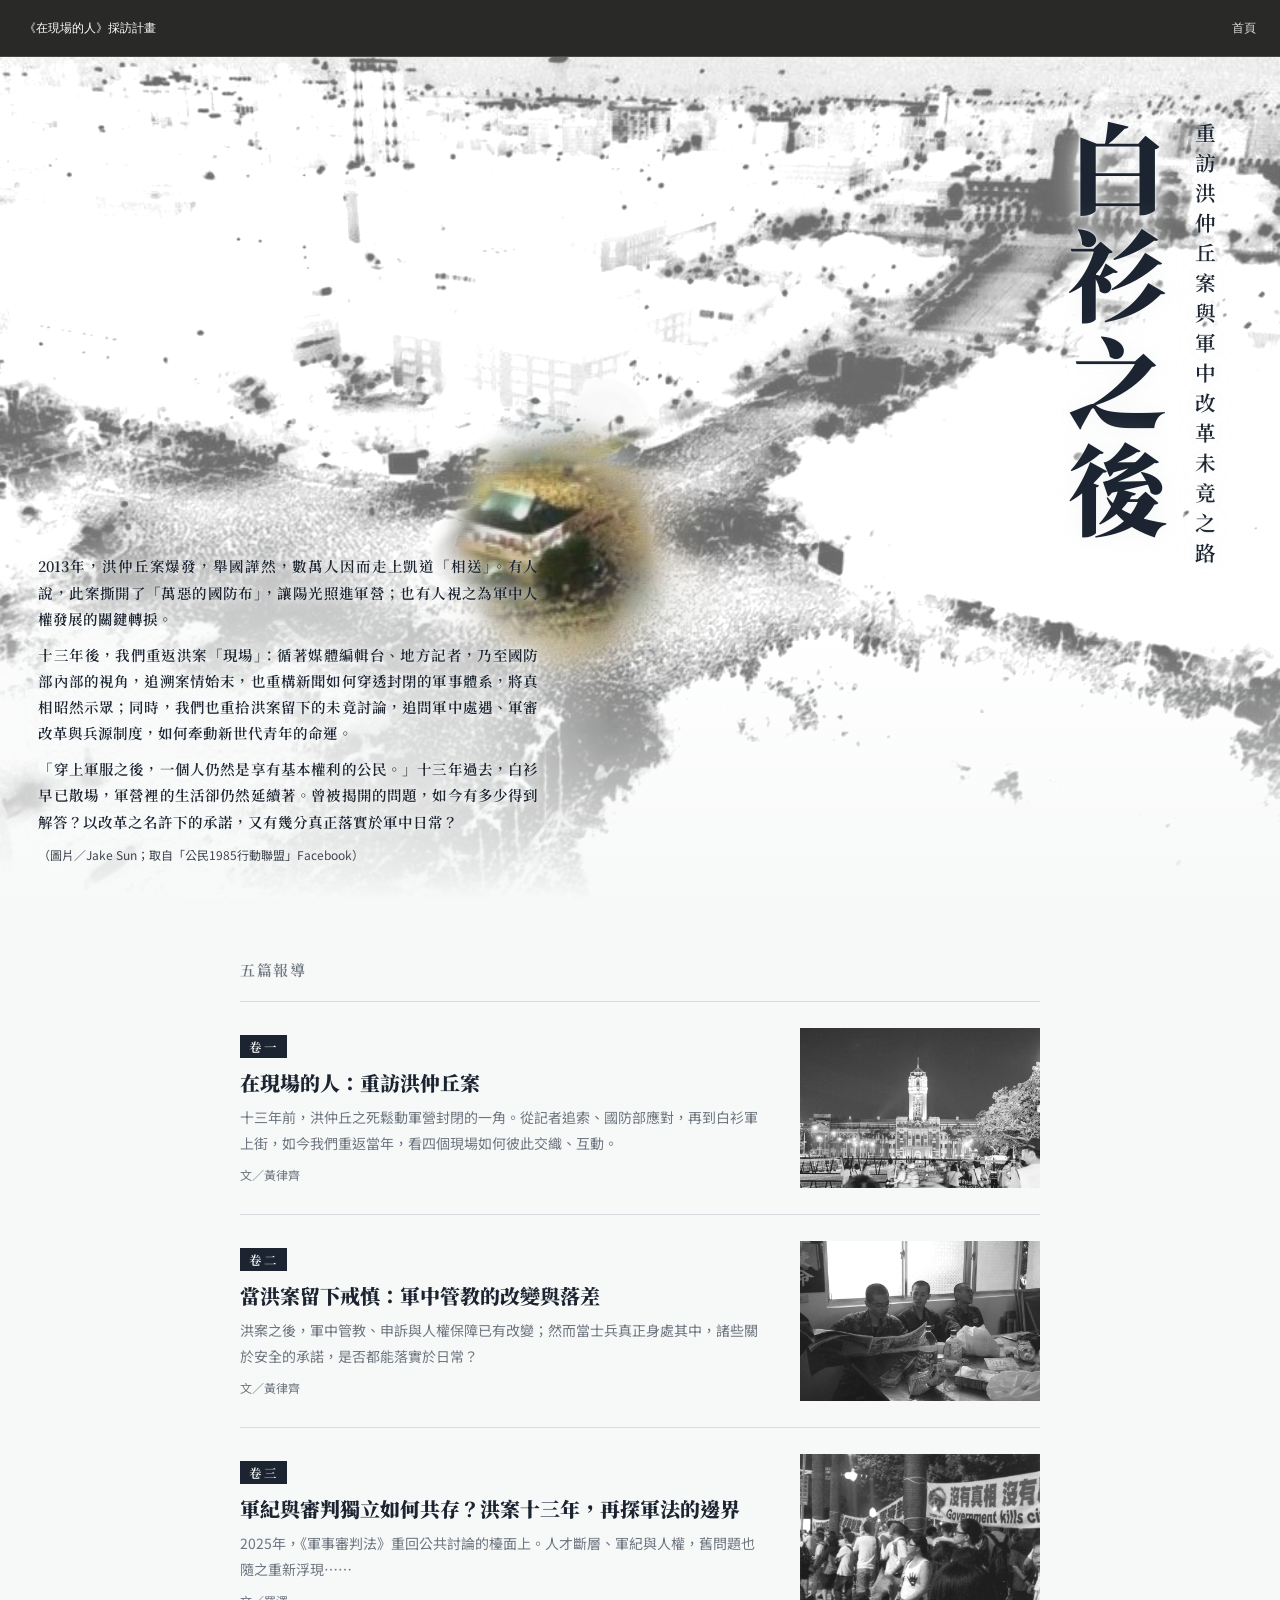
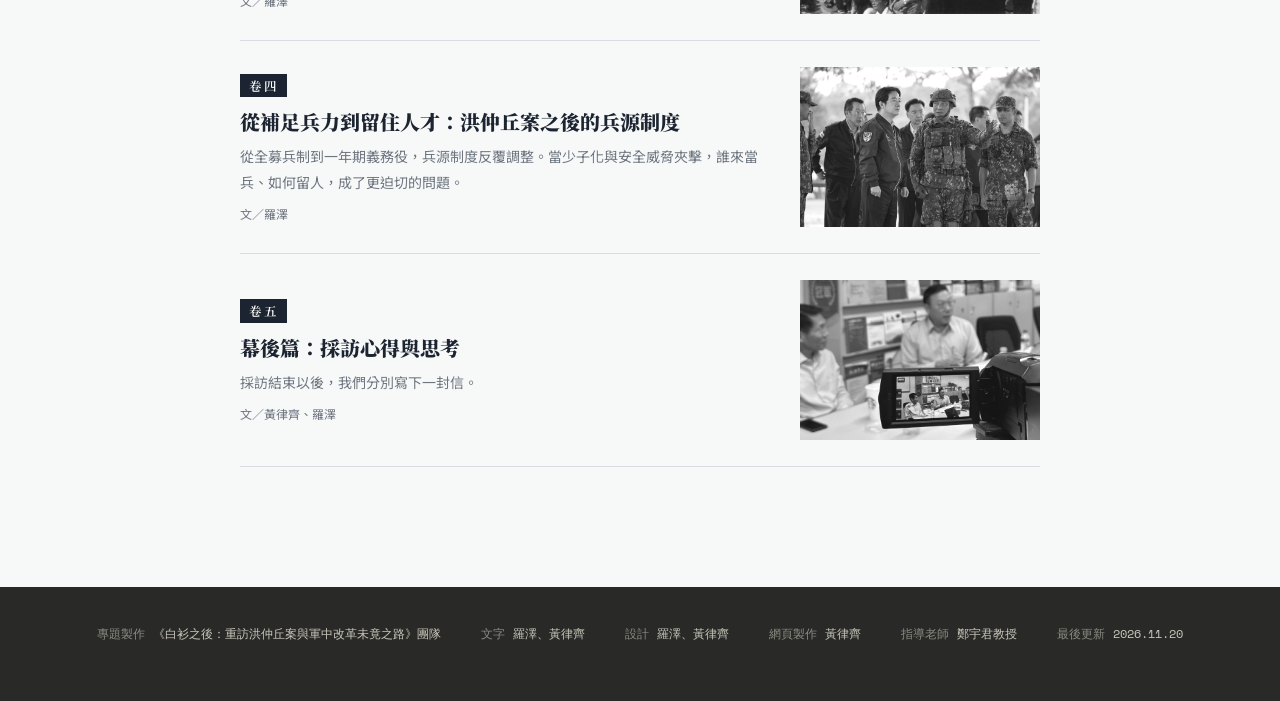
==== commit 57df4f17: "Add files via upload" ====
--- a/index.html
+++ b/index.html
@@ -223,7 +223,7 @@
   <!-- ============ LAYER 3 ============ -->
   </main>
 
-<script src="app.js?v=20261120-11" defer></script>
+<script src="app.js?v=20261121-1" defer></script>
 
 </body>
 </html>
